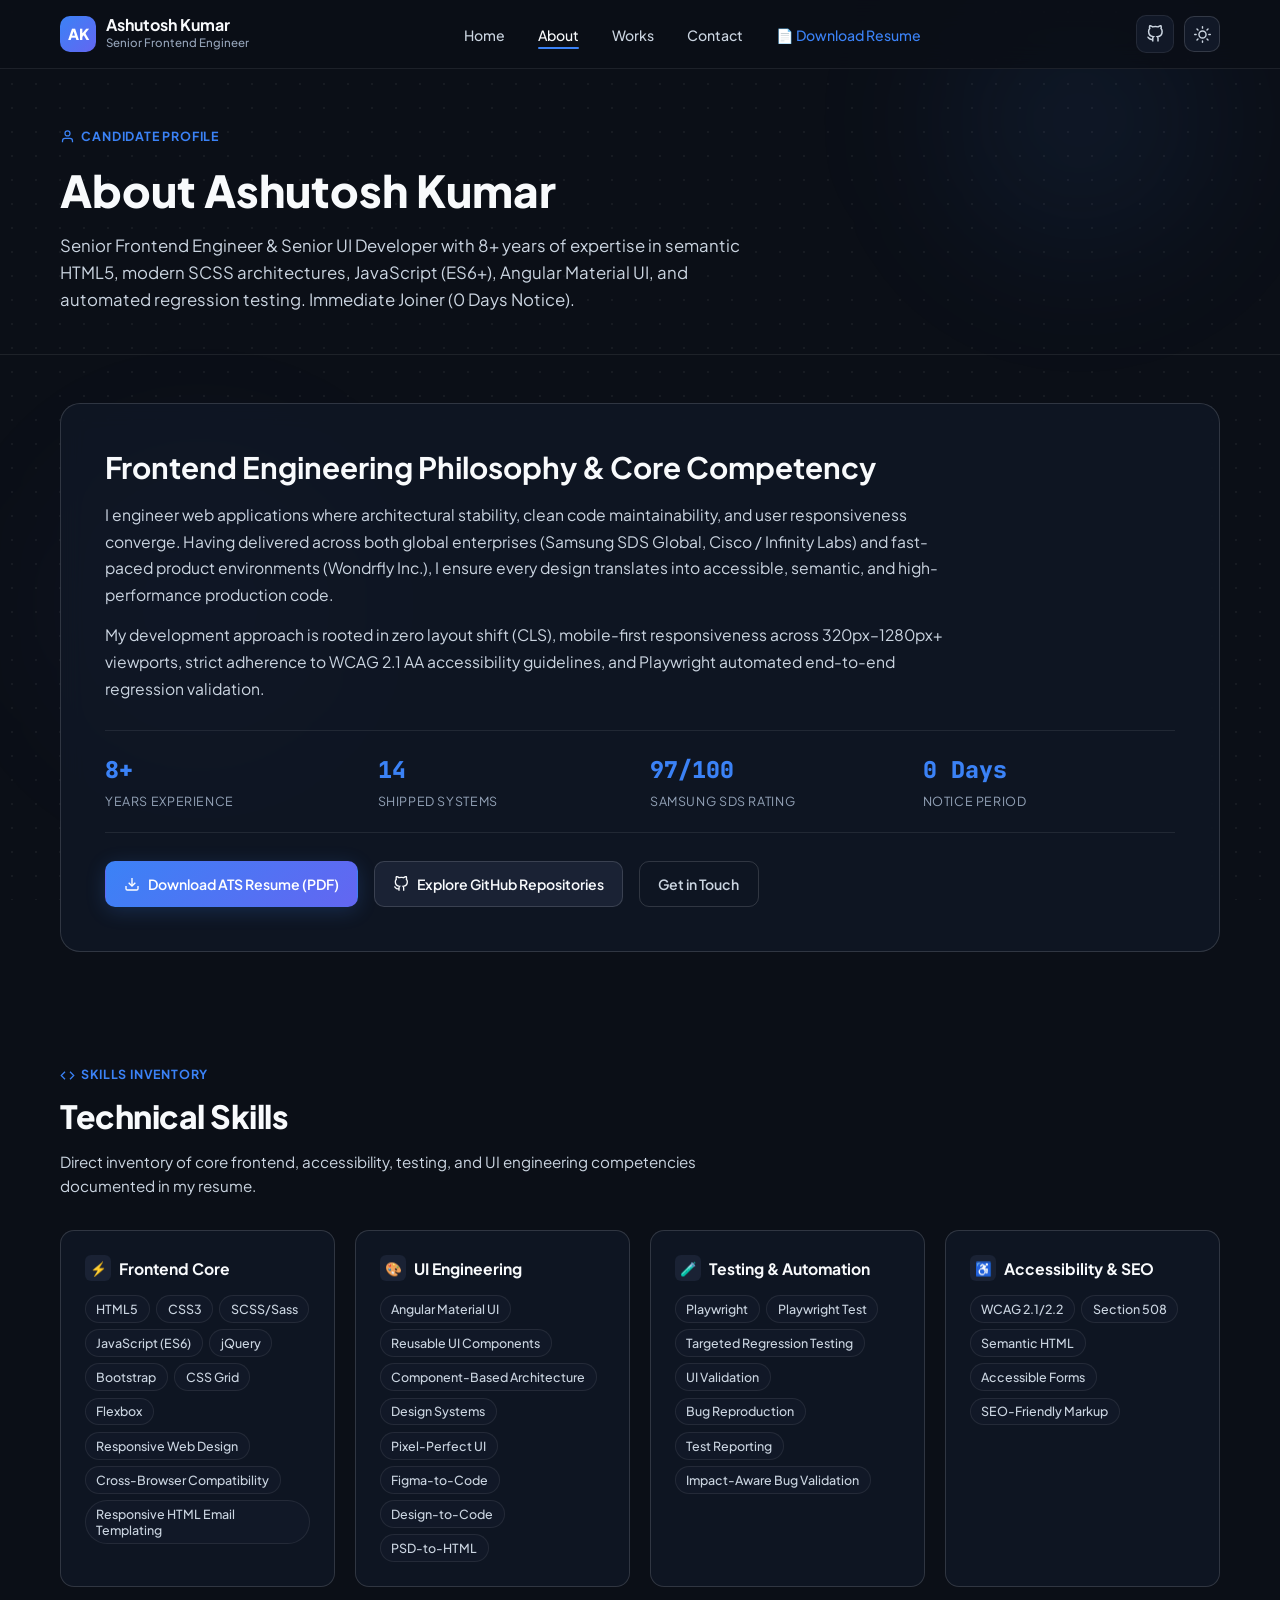
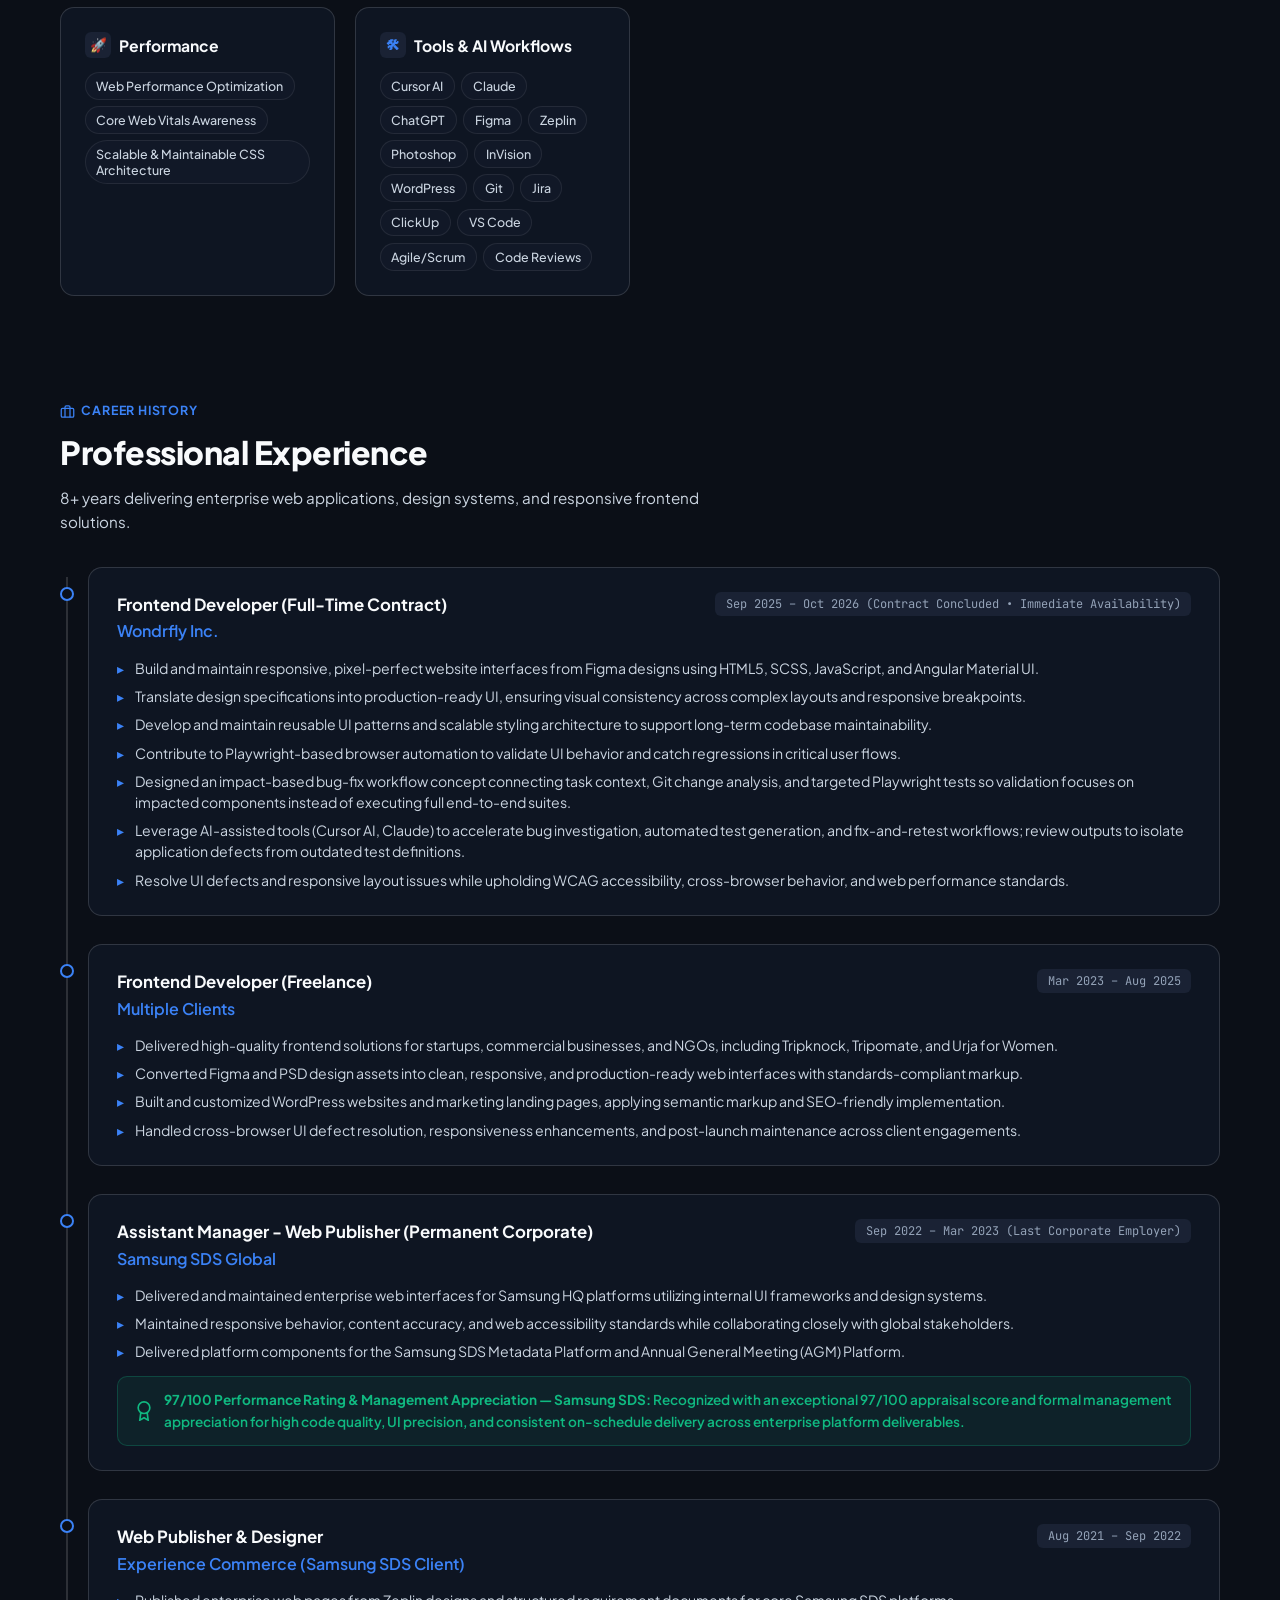
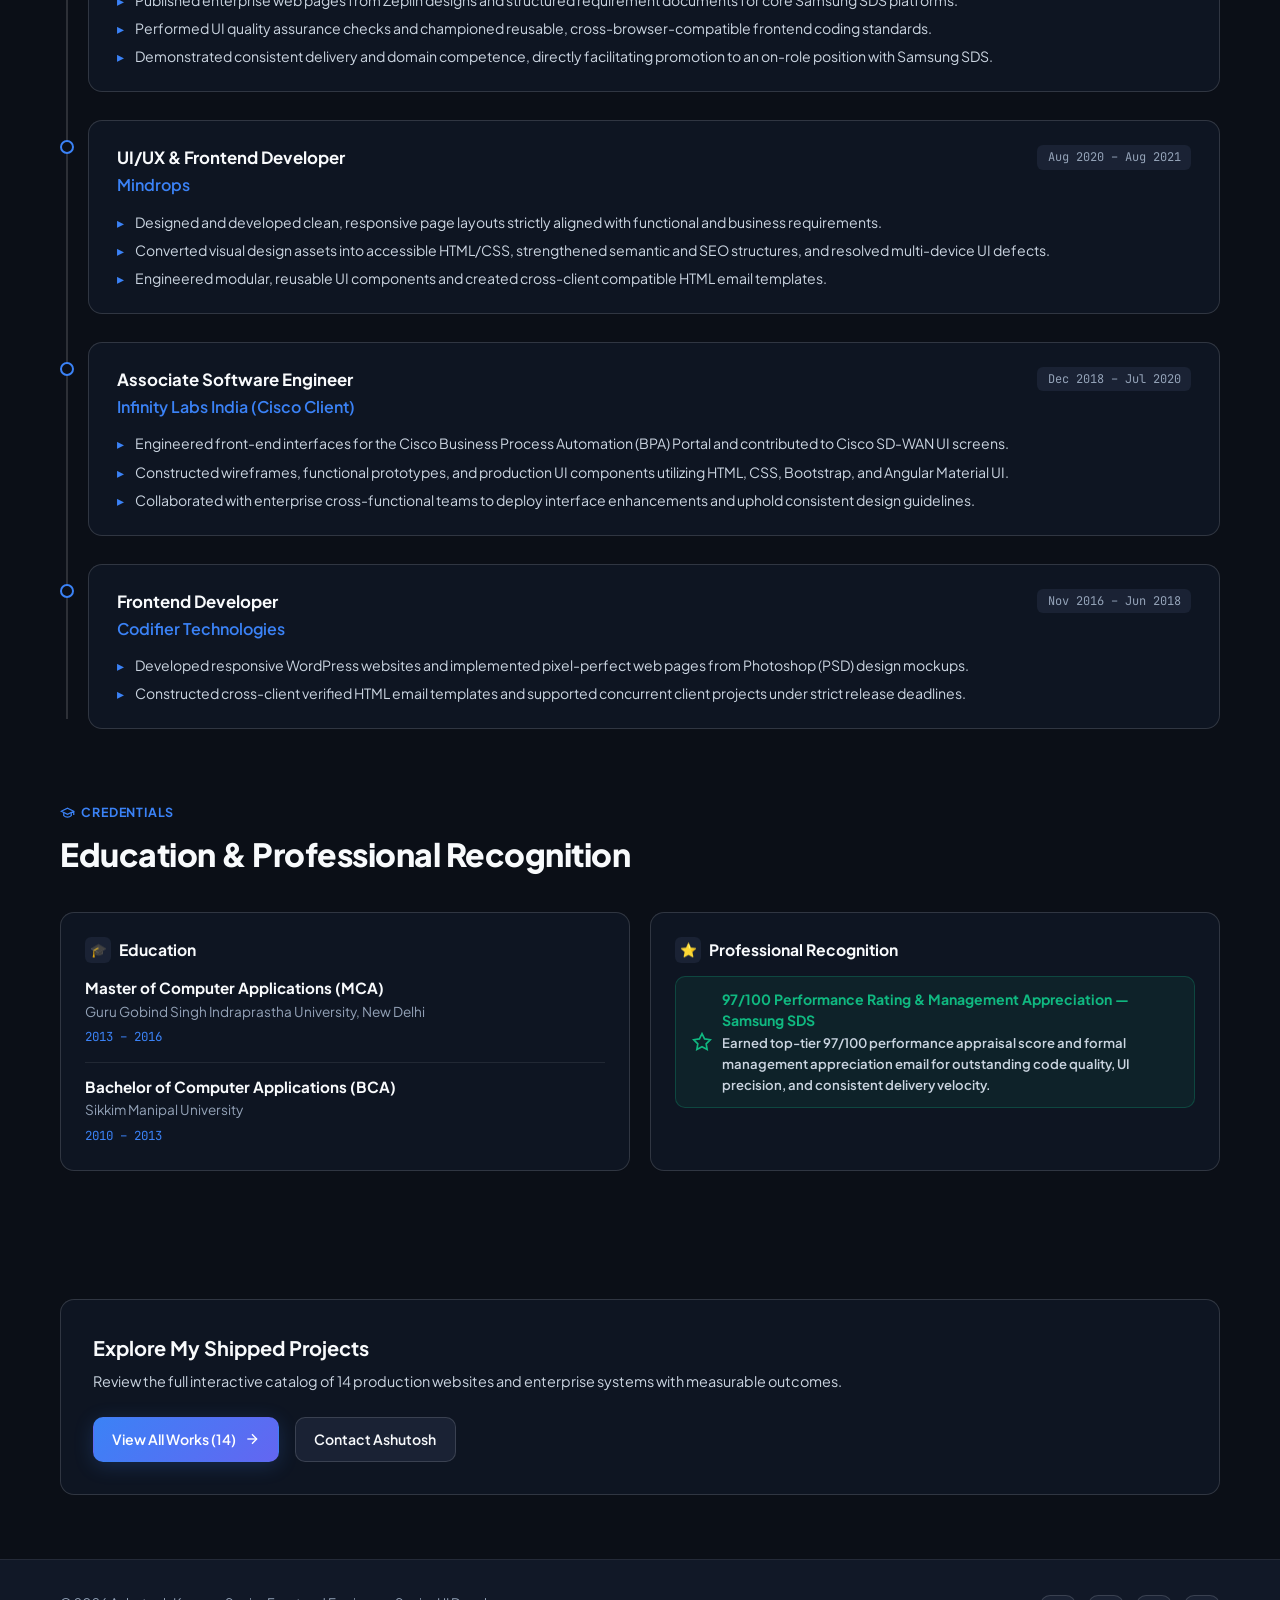
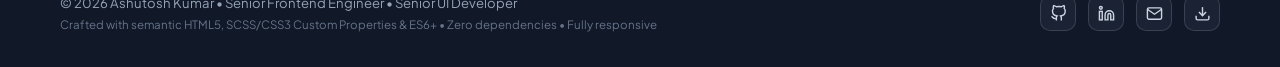
==== about.html @ 0270f945 "feat: restructure portfolio into multi-page architecture (Home, About, Works, Contact) with prominen" ====
<!DOCTYPE html>
<html lang="en" data-theme="dark">
<head>
  <meta charset="UTF-8">
  <meta name="viewport" content="width=device-width, initial-scale=1.0">
  <meta name="description" content="Learn about Ashutosh Kumar: 8+ years experience, technical skills matrix, complete career timeline (Samsung SDS, Wondrfly, Cisco/Infinity Labs), and education.">
  <meta name="keywords" content="Ashutosh Kumar, Senior Frontend Engineer, Senior UI Developer, HTML5, SCSS, JavaScript, Angular Material UI, Playwright, WCAG, Responsive Web Design, Web Publisher">
  <meta name="author" content="Ashutosh Kumar">
  <title>About Ashutosh Kumar | Senior Frontend Engineer & Senior UI Developer</title>

  <!-- OpenGraph Meta -->
  <meta property="og:type" content="website">
  <meta property="og:title" content="About Ashutosh Kumar | Senior Frontend Engineer & Senior UI Developer">
  <meta property="og:description" content="Learn about Ashutosh Kumar: 8+ years experience, technical skills matrix, complete career timeline (Samsung SDS, Wondrfly, Cisco/Infinity Labs), and education.">
  <meta property="og:image" content="assets/projects/wondrfly.png">
  <meta name="twitter:card" content="summary_large_image">

  <!-- Favicon -->
  <link rel="icon" href="data:image/svg+xml,<svg xmlns=%22http://www.w3.org/2000/svg%22 viewBox=%220 0 100 100%22><text y=%22.9em%22 font-size=%2290%22>⚡</text></svg>">

  <!-- Google Fonts: Plus Jakarta Sans & JetBrains Mono -->
  <link rel="preconnect" href="https://fonts.googleapis.com">
  <link rel="preconnect" href="https://fonts.gstatic.com" crossorigin>
  <link href="https://fonts.googleapis.com/css2?family=JetBrains+Mono:wght@400;500;600;700&family=Plus+Jakarta+Sans:wght@400;500;600;700;800&display=swap" rel="stylesheet">

  <!-- Stylesheet -->
  <link rel="stylesheet" href="css/style.css">
</head>
<body>

  <!-- Ambient Background Lighting -->
  <div class="ambient-glow" aria-hidden="true">
    <div class="ambient-circle-1"></div>
    <div class="ambient-circle-2"></div>
  </div>
  <div class="bg-mesh-pattern" aria-hidden="true"></div>

  <!-- Site Header & Sticky Navigation -->
  <header class="site-header" id="site-header">
    <div class="container">
      <nav class="nav-wrapper" aria-label="Main Navigation">
        <!-- Brand Link -->
        <a href="index.html" class="brand-link" aria-label="Ashutosh Kumar Home">
          <div class="monogram-badge">AK</div>
          <div class="brand-text">
            <span class="brand-name">Ashutosh Kumar</span>
            <span class="brand-role">Senior Frontend Engineer</span>
          </div>
        </a>

        <!-- Navigation Links -->
        <ul class="nav-links" id="nav-links">
          <li><a href="index.html" class="nav-link">Home</a></li>
          <li><a href="about.html" class="nav-link active">About</a></li>
          <li><a href="works.html" class="nav-link">Works</a></li>
          <li><a href="contact.html" class="nav-link">Contact</a></li>
          <li><a href="assets/Ashutosh_Kumar_Resume.pdf" class="nav-link" download="Ashutosh_Kumar_Resume.pdf" style="color: var(--accent-primary);">📄 Download Resume</a></li>
        </ul>

        <!-- Nav Action Buttons -->
        <div class="nav-actions">
          <a href="https://github.com/ashutosh872" target="_blank" rel="noopener noreferrer" class="nav-github-btn" aria-label="GitHub Profile (ashutosh872)" title="GitHub: ashutosh872">
            <svg viewBox="0 0 24 24" fill="none" stroke="currentColor" stroke-width="2">
              <path d="M9 19c-5 1.5-5-2.5-7-3m14 6v-3.87a3.37 3.37 0 0 0-.94-2.61c3.14-.35 6.44-1.54 6.44-7A5.44 5.44 0 0 0 20 4.77 5.07 5.07 0 0 0 19.91 1S18.73.65 16 2.48a13.38 13.38 0 0 0-7 0C6.27.65 5.09 1 5.09 1A5.07 5.07 0 0 0 5 4.77a5.44 5.44 0 0 0-1.5 3.78c0 5.42 3.3 6.61 6.44 7A3.37 3.37 0 0 0 9 18.13V22"></path>
            </svg>
          </a>

          <button class="theme-toggle-btn" id="theme-toggle-btn" aria-label="Toggle Theme (Dark/Light)">
            <svg id="sun-icon" viewBox="0 0 24 24" fill="none" stroke="currentColor" stroke-width="2" stroke-linecap="round" stroke-linejoin="round">
              <circle cx="12" cy="12" r="5"></circle>
              <line x1="12" y1="1" x2="12" y2="3"></line>
              <line x1="12" y1="21" x2="12" y2="23"></line>
              <line x1="4.22" y1="4.22" x2="5.64" y2="5.64"></line>
              <line x1="18.36" y1="18.36" x2="19.78" y2="19.78"></line>
              <line x1="1" y1="12" x2="3" y2="12"></line>
              <line x1="21" y1="12" x2="23" y2="12"></line>
              <line x1="4.22" y1="19.78" x2="5.64" y2="18.36"></line>
              <line x1="18.36" y1="5.64" x2="19.78" y2="4.22"></line>
            </svg>
            <svg id="moon-icon" viewBox="0 0 24 24" fill="none" stroke="currentColor" stroke-width="2" stroke-linecap="round" stroke-linejoin="round" style="display: none;">
              <path d="M21 12.79A9 9 0 1 1 11.21 3 7 7 0 0 0 21 12.79z"></path>
            </svg>
          </button>

          <button class="mobile-toggle-btn" id="mobile-toggle-btn" aria-label="Toggle Navigation Menu">
            <span></span>
            <span></span>
            <span></span>
          </button>
        </div>
      </nav>
    </div>
  </header>


  <main id="main-content">
    <!-- Page Hero -->
    <section class="page-hero">
      <div class="container">
        <div class="section-tag">
          <svg viewBox="0 0 24 24" width="15" height="15" fill="none" stroke="currentColor" stroke-width="2">
            <path d="M20 21v-2a4 4 0 0 0-4-4H8a4 4 0 0 0-4 4v2"></path>
            <circle cx="12" cy="7" r="4"></circle>
          </svg>
          <span>Candidate Profile</span>
        </div>
        <h1 class="page-hero-title">About Ashutosh Kumar</h1>
        <p class="page-hero-desc">
          Senior Frontend Engineer &amp; Senior UI Developer with 8+ years of expertise in semantic HTML5, modern SCSS architectures, JavaScript (ES6+), Angular Material UI, and automated regression testing. Immediate Joiner (0 Days Notice).
        </p>
      </div>
    </section>

    <!-- Professional Summary Card -->
    <section class="about-overview-section" style="padding-bottom: 2rem;">
      <div class="container">
        <div class="about-preview-card" style="margin-bottom: 2rem;">
          <h2 class="about-preview-title" style="margin-top: 0;">Frontend Engineering Philosophy &amp; Core Competency</h2>
          <p class="about-preview-text">
            I engineer web applications where architectural stability, clean code maintainability, and user responsiveness converge. Having delivered across both global enterprises (Samsung SDS Global, Cisco / Infinity Labs) and fast-paced product environments (Wondrfly Inc.), I ensure every design translates into accessible, semantic, and high-performance production code.
          </p>
          <p class="about-preview-text">
            My development approach is rooted in zero layout shift (CLS), mobile-first responsiveness across 320px–1280px+ viewports, strict adherence to WCAG 2.1 AA accessibility guidelines, and Playwright automated end-to-end regression validation.
          </p>

          <div class="about-preview-highlights">
            <div class="preview-stat-item">
              <span class="preview-stat-num">8+</span>
              <span class="preview-stat-lbl">Years Experience</span>
            </div>
            <div class="preview-stat-item">
              <span class="preview-stat-num">14</span>
              <span class="preview-stat-lbl">Shipped Systems</span>
            </div>
            <div class="preview-stat-item">
              <span class="preview-stat-num">97/100</span>
              <span class="preview-stat-lbl">Samsung SDS Rating</span>
            </div>
            <div class="preview-stat-item">
              <span class="preview-stat-num">0 Days</span>
              <span class="preview-stat-lbl">Notice Period</span>
            </div>
          </div>

          <div class="about-preview-actions">
            <a href="assets/Ashutosh_Kumar_Resume.pdf" class="btn btn-primary" download="Ashutosh_Kumar_Resume.pdf">
              <svg viewBox="0 0 24 24" fill="none" stroke="currentColor" stroke-width="2">
                <path d="M21 15v4a2 2 0 0 1-2 2H5a2 2 0 0 1-2-2v-4"></path>
                <polyline points="7 10 12 15 17 10"></polyline>
                <line x1="12" y1="15" x2="12" y2="3"></line>
              </svg>
              <span>Download ATS Resume (PDF)</span>
            </a>
            <a href="https://github.com/ashutosh872" target="_blank" rel="noopener noreferrer" class="btn btn-secondary">
              <svg viewBox="0 0 24 24" fill="none" stroke="currentColor" stroke-width="2">
                <path d="M9 19c-5 1.5-5-2.5-7-3m14 6v-3.87a3.37 3.37 0 0 0-.94-2.61c3.14-.35 6.44-1.54 6.44-7A5.44 5.44 0 0 0 20 4.77 5.07 5.07 0 0 0 19.91 1S18.73.65 16 2.48a13.38 13.38 0 0 0-7 0C6.27.65 5.09 1 5.09 1A5.07 5.07 0 0 0 5 4.77a5.44 5.44 0 0 0-1.5 3.78c0 5.42 3.3 6.61 6.44 7A3.37 3.37 0 0 0 9 18.13V22"></path>
              </svg>
              <span>Explore GitHub Repositories</span>
            </a>
            <a href="contact.html" class="btn btn-outline">
              <span>Get in Touch</span>
            </a>
          </div>
        </div>
      </div>
    </section>

    <!-- Technical Skills Matrix -->
    <section class="skills-section" id="skills">
      <div class="container">
        <div class="section-header">
          <div class="section-tag">
            <svg viewBox="0 0 24 24" width="15" height="15" fill="none" stroke="currentColor" stroke-width="2">
              <polyline points="16 18 22 12 16 6"></polyline>
              <polyline points="8 6 2 12 8 18"></polyline>
            </svg>
            <span>Skills Inventory</span>
          </div>
          <h2 class="section-title">Technical Skills</h2>
          <p class="section-desc">
            Direct inventory of core frontend, accessibility, testing, and UI engineering competencies documented in my resume.
          </p>
        </div>

        <div class="skills-bento-grid">
          
          <!-- Frontend Core -->
          <div class="skill-category-card">
            <div class="skill-cat-title">
              <div class="skill-cat-icon">⚡</div>
              <span>Frontend Core</span>
            </div>
            <div class="skill-tags-list">
              <span class="skill-pill">HTML5</span>
              <span class="skill-pill">CSS3</span>
              <span class="skill-pill">SCSS/Sass</span>
              <span class="skill-pill">JavaScript (ES6)</span>
              <span class="skill-pill">jQuery</span>
              <span class="skill-pill">Bootstrap</span>
              <span class="skill-pill">CSS Grid</span>
              <span class="skill-pill">Flexbox</span>
              <span class="skill-pill">Responsive Web Design</span>
              <span class="skill-pill">Cross-Browser Compatibility</span>
              <span class="skill-pill">Responsive HTML Email Templating</span>
            </div>
          </div>

          <!-- UI Engineering (No Design Tokens) -->
          <div class="skill-category-card">
            <div class="skill-cat-title">
              <div class="skill-cat-icon">🎨</div>
              <span>UI Engineering</span>
            </div>
            <div class="skill-tags-list">
              <span class="skill-pill">Angular Material UI</span>
              <span class="skill-pill">Reusable UI Components</span>
              <span class="skill-pill">Component-Based Architecture</span>
              <span class="skill-pill">Design Systems</span>
              <span class="skill-pill">Pixel-Perfect UI</span>
              <span class="skill-pill">Figma-to-Code</span>
              <span class="skill-pill">Design-to-Code</span>
              <span class="skill-pill">PSD-to-HTML</span>
            </div>
          </div>

          <!-- Testing & Automation -->
          <div class="skill-category-card">
            <div class="skill-cat-title">
              <div class="skill-cat-icon">🧪</div>
              <span>Testing &amp; Automation</span>
            </div>
            <div class="skill-tags-list">
              <span class="skill-pill">Playwright</span>
              <span class="skill-pill">Playwright Test</span>
              <span class="skill-pill">Targeted Regression Testing</span>
              <span class="skill-pill">UI Validation</span>
              <span class="skill-pill">Bug Reproduction</span>
              <span class="skill-pill">Test Reporting</span>
              <span class="skill-pill">Impact-Aware Bug Validation</span>
            </div>
          </div>

          <!-- Accessibility & SEO -->
          <div class="skill-category-card">
            <div class="skill-cat-title">
              <div class="skill-cat-icon">♿</div>
              <span>Accessibility &amp; SEO</span>
            </div>
            <div class="skill-tags-list">
              <span class="skill-pill">WCAG 2.1/2.2</span>
              <span class="skill-pill">Section 508</span>
              <span class="skill-pill">Semantic HTML</span>
              <span class="skill-pill">Accessible Forms</span>
              <span class="skill-pill">SEO-Friendly Markup</span>
            </div>
          </div>

          <!-- Performance -->
          <div class="skill-category-card">
            <div class="skill-cat-title">
              <div class="skill-cat-icon">🚀</div>
              <span>Performance</span>
            </div>
            <div class="skill-tags-list">
              <span class="skill-pill">Web Performance Optimization</span>
              <span class="skill-pill">Core Web Vitals Awareness</span>
              <span class="skill-pill">Scalable &amp; Maintainable CSS Architecture</span>
            </div>
          </div>

          <!-- Tools & AI Workflows -->
          <div class="skill-category-card">
            <div class="skill-cat-title">
              <div class="skill-cat-icon">🛠</div>
              <span>Tools &amp; AI Workflows</span>
            </div>
            <div class="skill-tags-list">
              <span class="skill-pill">Cursor AI</span>
              <span class="skill-pill">Claude</span>
              <span class="skill-pill">ChatGPT</span>
              <span class="skill-pill">Figma</span>
              <span class="skill-pill">Zeplin</span>
              <span class="skill-pill">Photoshop</span>
              <span class="skill-pill">InVision</span>
              <span class="skill-pill">WordPress</span>
              <span class="skill-pill">Git</span>
              <span class="skill-pill">Jira</span>
              <span class="skill-pill">ClickUp</span>
              <span class="skill-pill">VS Code</span>
              <span class="skill-pill">Agile/Scrum</span>
              <span class="skill-pill">Code Reviews</span>
            </div>
          </div>

        </div>
      </div>
    </section>

    <!-- Work Experience & Career Timeline -->
    <section class="experience-section" id="experience">
      <div class="container">
        <div class="section-header">
          <div class="section-tag">
            <svg viewBox="0 0 24 24" width="15" height="15" fill="none" stroke="currentColor" stroke-width="2">
              <rect x="2" y="7" width="20" height="14" rx="2" ry="2"></rect>
              <path d="M16 21V5a2 2 0 0 0-2-2h-4a2 2 0 0 0-2 2v16"></path>
            </svg>
            <span>Career History</span>
          </div>
          <h2 class="section-title">Professional Experience</h2>
          <p class="section-desc">
            8+ years delivering enterprise web applications, design systems, and responsive frontend solutions.
          </p>
        </div>

        <div class="timeline">

          <!-- WONDRFLY -->
          <div class="timeline-item">
            <div class="timeline-dot"></div>
            <div class="timeline-card">
              <div class="timeline-header">
                <div>
                  <h3 class="timeline-role">Frontend Developer (Full-Time Contract)</h3>
                  <span class="timeline-company">Wondrfly Inc.</span>
                </div>
                <span class="timeline-period">Sep 2025 – Oct 2026 (Contract Concluded &bull; Immediate Availability)</span>
              </div>
              <ul class="timeline-bullets">
                <li>Build and maintain responsive, pixel-perfect website interfaces from Figma designs using HTML5, SCSS, JavaScript, and Angular Material UI.</li>
                <li>Translate design specifications into production-ready UI, ensuring visual consistency across complex layouts and responsive breakpoints.</li>
                <li>Develop and maintain reusable UI patterns and scalable styling architecture to support long-term codebase maintainability.</li>
                <li>Contribute to Playwright-based browser automation to validate UI behavior and catch regressions in critical user flows.</li>
                <li>Designed an impact-based bug-fix workflow concept connecting task context, Git change analysis, and targeted Playwright tests so validation focuses on impacted components instead of executing full end-to-end suites.</li>
                <li>Leverage AI-assisted tools (Cursor AI, Claude) to accelerate bug investigation, automated test generation, and fix-and-retest workflows; review outputs to isolate application defects from outdated test definitions.</li>
                <li>Resolve UI defects and responsive layout issues while upholding WCAG accessibility, cross-browser behavior, and web performance standards.</li>
              </ul>
            </div>
          </div>

          <!-- FREELANCE -->
          <div class="timeline-item">
            <div class="timeline-dot"></div>
            <div class="timeline-card">
              <div class="timeline-header">
                <div>
                  <h3 class="timeline-role">Frontend Developer (Freelance)</h3>
                  <span class="timeline-company">Multiple Clients</span>
                </div>
                <span class="timeline-period">Mar 2023 – Aug 2025</span>
              </div>
              <ul class="timeline-bullets">
                <li>Delivered high-quality frontend solutions for startups, commercial businesses, and NGOs, including Tripknock, Tripomate, and Urja for Women.</li>
                <li>Converted Figma and PSD design assets into clean, responsive, and production-ready web interfaces with standards-compliant markup.</li>
                <li>Built and customized WordPress websites and marketing landing pages, applying semantic markup and SEO-friendly implementation.</li>
                <li>Handled cross-browser UI defect resolution, responsiveness enhancements, and post-launch maintenance across client engagements.</li>
              </ul>
            </div>
          </div>

          <!-- SAMSUNG SDS -->
          <div class="timeline-item">
            <div class="timeline-dot"></div>
            <div class="timeline-card">
              <div class="timeline-header">
                <div>
                  <h3 class="timeline-role">Assistant Manager - Web Publisher (Permanent Corporate)</h3>
                  <span class="timeline-company">Samsung SDS Global</span>
                </div>
                <span class="timeline-period">Sep 2022 – Mar 2023 (Last Corporate Employer)</span>
              </div>
              <ul class="timeline-bullets">
                <li>Delivered and maintained enterprise web interfaces for Samsung HQ platforms utilizing internal UI frameworks and design systems.</li>
                <li>Maintained responsive behavior, content accuracy, and web accessibility standards while collaborating closely with global stakeholders.</li>
                <li>Delivered platform components for the Samsung SDS Metadata Platform and Annual General Meeting (AGM) Platform.</li>
              </ul>
              <div class="honors-callout">
                <svg viewBox="0 0 24 24" fill="none" stroke="currentColor" stroke-width="2">
                  <circle cx="12" cy="8" r="7"></circle>
                  <polyline points="8.21 13.89 7 23 12 20 17 23 15.79 13.88"></polyline>
                </svg>
                <span><strong>97/100 Performance Rating &amp; Management Appreciation — Samsung SDS:</strong> Recognized with an exceptional 97/100 appraisal score and formal management appreciation for high code quality, UI precision, and consistent on-schedule delivery across enterprise platform deliverables.</span>
              </div>
            </div>
          </div>

          <!-- EXPERIENCE COMMERCE -->
          <div class="timeline-item">
            <div class="timeline-dot"></div>
            <div class="timeline-card">
              <div class="timeline-header">
                <div>
                  <h3 class="timeline-role">Web Publisher &amp; Designer</h3>
                  <span class="timeline-company">Experience Commerce (Samsung SDS Client)</span>
                </div>
                <span class="timeline-period">Aug 2021 – Sep 2022</span>
              </div>
              <ul class="timeline-bullets">
                <li>Published enterprise web pages from Zeplin designs and structured requirement documents for core Samsung SDS platforms.</li>
                <li>Performed UI quality assurance checks and championed reusable, cross-browser-compatible frontend coding standards.</li>
                <li>Demonstrated consistent delivery and domain competence, directly facilitating promotion to an on-role position with Samsung SDS.</li>
              </ul>
            </div>
          </div>

          <!-- MINDROPS -->
          <div class="timeline-item">
            <div class="timeline-dot"></div>
            <div class="timeline-card">
              <div class="timeline-header">
                <div>
                  <h3 class="timeline-role">UI/UX &amp; Frontend Developer</h3>
                  <span class="timeline-company">Mindrops</span>
                </div>
                <span class="timeline-period">Aug 2020 – Aug 2021</span>
              </div>
              <ul class="timeline-bullets">
                <li>Designed and developed clean, responsive page layouts strictly aligned with functional and business requirements.</li>
                <li>Converted visual design assets into accessible HTML/CSS, strengthened semantic and SEO structures, and resolved multi-device UI defects.</li>
                <li>Engineered modular, reusable UI components and created cross-client compatible HTML email templates.</li>
              </ul>
            </div>
          </div>

          <!-- INFINITY LABS (CISCO CLIENT) -->
          <div class="timeline-item">
            <div class="timeline-dot"></div>
            <div class="timeline-card">
              <div class="timeline-header">
                <div>
                  <h3 class="timeline-role">Associate Software Engineer</h3>
                  <span class="timeline-company">Infinity Labs India (Cisco Client)</span>
                </div>
                <span class="timeline-period">Dec 2018 – Jul 2020</span>
              </div>
              <ul class="timeline-bullets">
                <li>Engineered front-end interfaces for the Cisco Business Process Automation (BPA) Portal and contributed to Cisco SD-WAN UI screens.</li>
                <li>Constructed wireframes, functional prototypes, and production UI components utilizing HTML, CSS, Bootstrap, and Angular Material UI.</li>
                <li>Collaborated with enterprise cross-functional teams to deploy interface enhancements and uphold consistent design guidelines.</li>
              </ul>
            </div>
          </div>

          <!-- CODIFIER TECHNOLOGIES -->
          <div class="timeline-item">
            <div class="timeline-dot"></div>
            <div class="timeline-card">
              <div class="timeline-header">
                <div>
                  <h3 class="timeline-role">Frontend Developer</h3>
                  <span class="timeline-company">Codifier Technologies</span>
                </div>
                <span class="timeline-period">Nov 2016 – Jun 2018</span>
              </div>
              <ul class="timeline-bullets">
                <li>Developed responsive WordPress websites and implemented pixel-perfect web pages from Photoshop (PSD) design mockups.</li>
                <li>Constructed cross-client verified HTML email templates and supported concurrent client projects under strict release deadlines.</li>
              </ul>
            </div>
          </div>

        </div>
      </div>
    </section>

    <!-- Education & Honors -->
    <section class="skills-section" id="education" style="padding-top: 1rem;">
      <div class="container">
        <div class="section-header">
          <div class="section-tag">
            <svg viewBox="0 0 24 24" width="15" height="15" fill="none" stroke="currentColor" stroke-width="2">
              <path d="M22 10v6M2 10l10-5 10 5-10 5z"></path>
              <path d="M6 12v5c3 3 9 3 12 0v-5"></path>
            </svg>
            <span>Credentials</span>
          </div>
          <h2 class="section-title">Education &amp; Professional Recognition</h2>
        </div>

        <div class="skills-bento-grid education-bento-grid">
          <div class="skill-category-card">
            <div class="skill-cat-title">
              <div class="skill-cat-icon">🎓</div>
              <span>Education</span>
            </div>
            <div style="display: flex; flex-direction: column; gap: 0.85rem;">
              <div>
                <strong style="color: var(--text-primary); font-size: 0.95rem; display: block;">Master of Computer Applications (MCA)</strong>
                <span style="font-size: 0.85rem; color: var(--text-muted); display: block;">Guru Gobind Singh Indraprastha University, New Delhi</span>
                <span style="font-size: 0.78rem; font-family: var(--font-mono); color: var(--accent-primary);">2013 – 2016</span>
              </div>
              <div style="border-top: 1px solid var(--border-subtle); padding-top: 0.75rem;">
                <strong style="color: var(--text-primary); font-size: 0.95rem; display: block;">Bachelor of Computer Applications (BCA)</strong>
                <span style="font-size: 0.85rem; color: var(--text-muted); display: block;">Sikkim Manipal University</span>
                <span style="font-size: 0.78rem; font-family: var(--font-mono); color: var(--accent-primary);">2010 – 2013</span>
              </div>
            </div>
          </div>

          <div class="skill-category-card">
            <div class="skill-cat-title">
              <div class="skill-cat-icon">⭐</div>
              <span>Professional Recognition</span>
            </div>
            <div>
              <div class="honors-callout" style="margin-top: 0;">
                <svg viewBox="0 0 24 24" fill="none" stroke="currentColor" stroke-width="2">
                  <path d="M12 2l3.09 6.26L22 9.27l-5 4.87 1.18 6.88L12 17.77l-6.18 3.25L7 14.14 2 9.27l6.91-1.01L12 2z"></path>
                </svg>
                <div style="font-size: 0.88rem; line-height: 1.5;">
                  <strong>97/100 Performance Rating &amp; Management Appreciation — Samsung SDS</strong><br>
                  <span style="color: var(--text-secondary); font-size: 0.82rem;">Earned top-tier 97/100 performance appraisal score and formal management appreciation email for outstanding code quality, UI precision, and consistent delivery velocity.</span>
                </div>
              </div>
            </div>
          </div>
        </div>
      </div>
    </section>

    <!-- Navigation Banner to Works & Contact -->
    <section style="padding: 2rem 0 4rem 0;">
      <div class="container">
        <div class="view-all-banner">
          <div class="view-all-info">
            <h3>Explore My Shipped Projects</h3>
            <p>Review the full interactive catalog of 14 production websites and enterprise systems with measurable outcomes.</p>
          </div>
          <div style="display: flex; gap: 1rem; flex-wrap: wrap;">
            <a href="works.html" class="btn btn-primary">
              <span>View All Works (14)</span>
              <svg viewBox="0 0 24 24" fill="none" stroke="currentColor" stroke-width="2">
                <line x1="5" y1="12" x2="19" y2="12"></line>
                <polyline points="12 5 19 12 12 19"></polyline>
              </svg>
            </a>
            <a href="contact.html" class="btn btn-secondary">
              <span>Contact Ashutosh</span>
            </a>
          </div>
        </div>
      </div>
    </section>
  </main>

  <!-- Site Footer -->
  <footer class="site-footer">
    <div class="container">
      <div class="footer-content">
        <div class="footer-left">
          <span class="footer-copy">&copy; 2026 Ashutosh Kumar &bull; Senior Frontend Engineer &bull; Senior UI Developer</span>
          <span class="footer-compliance">Crafted with semantic HTML5, SCSS/CSS3 Custom Properties &amp; ES6+ &bull; Zero dependencies &bull; Fully responsive</span>
        </div>

        <div class="footer-social-links">
          <a href="https://github.com/ashutosh872" target="_blank" rel="noopener noreferrer" class="social-icon-link" aria-label="GitHub Profile (ashutosh872)" title="GitHub: ashutosh872">
            <svg viewBox="0 0 24 24" fill="none" stroke="currentColor" stroke-width="2">
              <path d="M9 19c-5 1.5-5-2.5-7-3m14 6v-3.87a3.37 3.37 0 0 0-.94-2.61c3.14-.35 6.44-1.54 6.44-7A5.44 5.44 0 0 0 20 4.77 5.07 5.07 0 0 0 19.91 1S18.73.65 16 2.48a13.38 13.38 0 0 0-7 0C6.27.65 5.09 1 5.09 1A5.07 5.07 0 0 0 5 4.77a5.44 5.44 0 0 0-1.5 3.78c0 5.42 3.3 6.61 6.44 7A3.37 3.37 0 0 0 9 18.13V22"></path>
            </svg>
          </a>
          <a href="https://linkedin.com/in/kumarashu872" target="_blank" rel="noopener noreferrer" class="social-icon-link" aria-label="LinkedIn Profile" title="LinkedIn Profile">
            <svg viewBox="0 0 24 24" fill="none" stroke="currentColor" stroke-width="2">
              <path d="M16 8a6 6 0 0 1 6 6v7h-4v-7a2 2 0 0 0-2-2 2 2 0 0 0-2 2v7h-4v-7a6 6 0 0 1 6-6z"></path>
              <rect x="2" y="9" width="4" height="12"></rect>
              <circle cx="4" cy="4" r="2"></circle>
            </svg>
          </a>
          <a href="mailto:kumar.ashu872@gmail.com" class="social-icon-link" aria-label="Email Ashutosh" title="Email: kumar.ashu872@gmail.com">
            <svg viewBox="0 0 24 24" fill="none" stroke="currentColor" stroke-width="2">
              <path d="M4 4h16c1.1 0 2 .9 2 2v12c0 1.1-.9 2-2 2H4c-1.1 0-2-.9-2-2V6c0-1.1.9-2 2-2z"></path>
              <polyline points="22,6 12,13 2,6"></polyline>
            </svg>
          </a>
          <a href="assets/Ashutosh_Kumar_Resume.pdf" download="Ashutosh_Kumar_Resume.pdf" class="social-icon-link" aria-label="Download ATS Resume PDF" title="Download Resume PDF">
            <svg viewBox="0 0 24 24" fill="none" stroke="currentColor" stroke-width="2">
              <path d="M21 15v4a2 2 0 0 1-2 2H5a2 2 0 0 1-2-2v-4"/>
              <polyline points="7 10 12 15 17 10"/>
              <line x1="12" y1="15" x2="12" y2="3"/>
            </svg>
          </a>
        </div>
      </div>
    </div>
  </footer>

  <!-- Scripts -->
  <script src="js/main.js"></script>
</body>
</html>
---- css/style.css ----
/* ==========================================================================
   ASHUTOSH KUMAR — SENIOR FRONTEND & UI ENGINEER PORTFOLIO
   Understated, Clean, Modern Enterprise Design System (2025/2026 Standards)
   ========================================================================== */

/* --- CSS Variables & Design Tokens --- */
:root {
  /* Understated Dark Mode (Clean Slate / Neutral Theme) */
  --bg-base: #0b0f17;
  --bg-surface: #111827;
  --bg-surface-elevated: #1a2234;
  --bg-card: rgba(17, 24, 39, 0.75);
  --bg-card-hover: rgba(26, 34, 52, 0.9);
  --bg-glass: rgba(11, 15, 23, 0.85);

  --border-subtle: rgba(255, 255, 255, 0.08);
  --border-medium: rgba(255, 255, 255, 0.14);
  --border-bright: rgba(255, 255, 255, 0.24);
  --border-accent: rgba(59, 130, 246, 0.4);

  --text-primary: #f8fafc;
  --text-secondary: #cbd5e1;
  --text-muted: #94a3b8;
  --text-subtle: #64748b;

  --accent-primary: #3b82f6;
  --accent-secondary: #6366f1;
  --accent-teal: #0d9488;
  --accent-emerald: #10b981;
  --accent-amber: #f59e0b;

  --gradient-accent: linear-gradient(135deg, #3b82f6 0%, #6366f1 100%);
  --gradient-surface: linear-gradient(180deg, rgba(255, 255, 255, 0.04) 0%, rgba(255, 255, 255, 0.01) 100%);
  --glow-accent: 0 4px 20px rgba(59, 130, 246, 0.2);

  --font-sans: 'Plus Jakarta Sans', -apple-system, BlinkMacSystemFont, 'Segoe UI', Roboto, Helvetica, Arial, sans-serif;
  --font-mono: 'JetBrains Mono', 'Fira Code', Menlo, Monaco, Consolas, monospace;

  --radius-sm: 6px;
  --radius-md: 10px;
  --radius-lg: 14px;
  --radius-xl: 20px;
  --radius-full: 9999px;

  --transition-fast: 150ms cubic-bezier(0.16, 1, 0.3, 1);
  --transition-base: 250ms cubic-bezier(0.16, 1, 0.3, 1);
  --transition-slow: 400ms cubic-bezier(0.16, 1, 0.3, 1);

  --container-max: 1200px;
}

/* Light Theme Variables */
[data-theme="light"] {
  --bg-base: #f8fafc;
  --bg-surface: #ffffff;
  --bg-surface-elevated: #f1f5f9;
  --bg-card: rgba(255, 255, 255, 0.9);
  --bg-card-hover: #ffffff;
  --bg-glass: rgba(255, 255, 255, 0.88);

  --border-subtle: rgba(0, 0, 0, 0.08);
  --border-medium: rgba(0, 0, 0, 0.14);
  --border-bright: rgba(0, 0, 0, 0.22);
  --border-accent: rgba(37, 99, 235, 0.35);

  --text-primary: #0f172a;
  --text-secondary: #334155;
  --text-muted: #64748b;
  --text-subtle: #94a3b8;

  --accent-primary: #2563eb;
  --accent-secondary: #4f46e5;
  --glow-accent: 0 4px 16px rgba(37, 99, 235, 0.15);
}

/* --- Base & Reset with Overflow Safeguards --- */
*, *::before, *::after {
  box-sizing: border-box;
  margin: 0;
  padding: 0;
  min-width: 0; /* Prevents flex and grid items from expanding beyond parent */
}

html {
  scroll-behavior: smooth;
  font-size: 16px;
  -webkit-text-size-adjust: 100%;
  overflow-x: hidden;
  max-width: 100%;
}

body {
  font-family: var(--font-sans);
  background-color: var(--bg-base);
  color: var(--text-primary);
  line-height: 1.6;
  min-height: 100vh;
  position: relative;
  overflow-x: hidden;
  max-width: 100%;
  transition: background-color var(--transition-base), color var(--transition-base);
  word-break: normal;
  overflow-wrap: break-word;
  hyphens: none;
}

h1, h2, h3, h4, h5, h6, p, span, a, button, li {
  overflow-wrap: break-word;
  word-wrap: break-word;
  word-break: normal;
  hyphens: none;
}

/* Accessible focus styling */
:focus-visible {
  outline: 2px solid var(--accent-primary);
  outline-offset: 3px;
  border-radius: var(--radius-sm);
}

/* Ambient Radial Glows (Background) */
.ambient-glow {
  position: fixed;
  inset: 0;
  width: 100%;
  height: 100%;
  pointer-events: none;
  z-index: 0;
  overflow: hidden;
  contain: paint;
  clip-path: inset(0);
}

.ambient-circle-1 {
  position: absolute;
  top: -80px;
  right: 0;
  width: 400px;
  max-width: 90vw;
  height: 400px;
  background: radial-gradient(circle, rgba(59, 130, 246, 0.1) 0%, rgba(59, 130, 246, 0) 70%);
  filter: blur(60px);
}

.ambient-circle-2 {
  position: absolute;
  top: 45%;
  left: 0;
  width: 400px;
  max-width: 90vw;
  height: 400px;
  background: radial-gradient(circle, rgba(99, 102, 241, 0.08) 0%, rgba(99, 102, 241, 0) 70%);
  filter: blur(70px);
}

/* Subtle dot mesh pattern */
.bg-mesh-pattern {
  position: fixed;
  inset: 0;
  background-image: radial-gradient(rgba(255, 255, 255, 0.05) 1px, transparent 1px);
  background-size: 24px 24px;
  pointer-events: none;
  z-index: 0;
}

[data-theme="light"] .bg-mesh-pattern {
  background-image: radial-gradient(rgba(0, 0, 0, 0.04) 1px, transparent 1px);
}

/* Layout container */
.container {
  max-width: var(--container-max);
  margin-left: auto;
  margin-right: auto;
  padding-left: 1.25rem;
  padding-right: 1.25rem;
  position: relative;
  z-index: 1;
  width: 100%;
}

/* ==========================================================================
   Header & Navigation
   ========================================================================== */
.site-header {
  position: sticky;
  top: 0;
  z-index: 100;
  background-color: var(--bg-glass);
  backdrop-filter: blur(14px);
  -webkit-backdrop-filter: blur(14px);
  border-bottom: 1px solid var(--border-subtle);
  transition: all var(--transition-base);
}

.site-header.scrolled {
  border-bottom-color: var(--border-medium);
  box-shadow: 0 4px 16px rgba(0, 0, 0, 0.15);
}

.nav-wrapper {
  display: flex;
  align-items: center;
  justify-content: space-between;
  height: 68px;
  gap: 1rem;
}

/* Brand Monogram */
.brand-link {
  display: flex;
  align-items: center;
  gap: 0.65rem;
  text-decoration: none;
  color: var(--text-primary);
  flex-shrink: 0;
}

.monogram-badge {
  width: 36px;
  height: 36px;
  border-radius: var(--radius-md);
  background: var(--gradient-accent);
  display: flex;
  align-items: center;
  justify-content: center;
  font-weight: 800;
  font-size: 0.95rem;
  color: #ffffff;
  letter-spacing: -0.5px;
}

.brand-text {
  display: flex;
  flex-direction: column;
}

.brand-name {
  font-weight: 700;
  font-size: 1rem;
  line-height: 1.2;
}

.brand-role {
  font-size: 0.72rem;
  color: var(--text-muted);
  font-weight: 500;
}

/* Nav links desktop */
.nav-links {
  display: flex;
  align-items: center;
  gap: 1.25rem;
  list-style: none;
}

.nav-link {
  text-decoration: none;
  color: var(--text-secondary);
  font-size: 0.88rem;
  font-weight: 500;
  transition: color var(--transition-fast);
  padding: 0.35rem 0.4rem;
  position: relative;
  white-space: nowrap;
}

.nav-link:hover,
.nav-link.active {
  color: var(--text-primary);
}

.nav-link.active::after {
  content: '';
  position: absolute;
  bottom: 0;
  left: 0.4rem;
  right: 0.4rem;
  height: 2px;
  background: var(--accent-primary);
  border-radius: var(--radius-full);
}

/* Nav action buttons */
.nav-actions {
  display: flex;
  align-items: center;
  gap: 0.65rem;
  flex-shrink: 0;
}

.theme-toggle-btn {
  background: var(--bg-surface);
  border: 1px solid var(--border-medium);
  color: var(--text-secondary);
  width: 36px;
  height: 36px;
  border-radius: var(--radius-md);
  cursor: pointer;
  display: flex;
  align-items: center;
  justify-content: center;
  transition: all var(--transition-fast);
}

.theme-toggle-btn:hover {
  color: var(--text-primary);
  border-color: var(--border-bright);
}

.theme-toggle-btn svg {
  width: 17px;
  height: 17px;
}

/* Mobile Hamburger */
.mobile-toggle-btn {
  display: none;
  background: var(--bg-surface);
  border: 1px solid var(--border-medium);
  color: var(--text-primary);
  width: 38px;
  height: 38px;
  border-radius: var(--radius-md);
  cursor: pointer;
  align-items: center;
  justify-content: center;
}

.mobile-toggle-btn svg {
  width: 20px;
  height: 20px;
}

/* ==========================================================================
   Hero Section & Bento Grid (Understated & Structured)
   ========================================================================== */
.hero-section {
  padding-top: 2.75rem;
  padding-bottom: 2.5rem;
}

.hero-bento-grid {
  display: grid;
  grid-template-columns: 1.55fr 1fr;
  gap: 1.25rem;
}

/* Main Hero Bento Card */
.hero-main-card {
  background-color: var(--bg-card);
  backdrop-filter: blur(12px);
  border: 1px solid var(--border-medium);
  border-radius: var(--radius-lg);
  padding: 2.25rem 2rem;
  position: relative;
  overflow: hidden;
  display: flex;
  flex-direction: column;
  justify-content: space-between;
}

.hero-main-card::before {
  content: '';
  position: absolute;
  top: 0;
  left: 0;
  right: 0;
  height: 2px;
  background: var(--gradient-accent);
}

/* Availability Status Pill */
.status-pill {
  display: inline-flex;
  align-items: center;
  gap: 0.5rem;
  padding: 0.35rem 0.75rem;
  border-radius: var(--radius-md);
  background-color: rgba(16, 185, 129, 0.12);
  border: 1px solid rgba(16, 185, 129, 0.3);
  font-size: 0.78rem;
  font-weight: 600;
  color: var(--accent-emerald);
  max-width: 100%;
  margin-bottom: 1.25rem;
  white-space: normal;
  word-break: normal;
  overflow-wrap: break-word;
  line-height: 1.35;
}

.status-dot-pulse {
  width: 7px;
  height: 7px;
  border-radius: 50%;
  background-color: var(--accent-emerald);
  flex-shrink: 0;
  animation: pulse-ring 2s cubic-bezier(0.4, 0, 0.6, 1) infinite;
}

@keyframes pulse-ring {
  0%, 100% { opacity: 1; transform: scale(1); }
  50% { opacity: 0.5; transform: scale(1.2); }
}

/* Hero Typography */
.hero-subtitle {
  font-size: 0.8rem;
  font-weight: 700;
  letter-spacing: 1px;
  text-transform: uppercase;
  color: var(--accent-primary);
  margin-bottom: 0.4rem;
}

.hero-title {
  font-size: clamp(1.85rem, 3.2vw, 2.75rem);
  font-weight: 800;
  line-height: 1.2;
  letter-spacing: -0.6px;
  margin-bottom: 1rem;
  color: var(--text-primary);
}

.hero-title .text-gradient {
  background: var(--gradient-accent);
  -webkit-background-clip: text;
  -webkit-text-fill-color: transparent;
  display: inline-block;
}

.hero-bio {
  font-size: 0.98rem;
  color: var(--text-secondary);
  line-height: 1.6;
  margin-bottom: 1.75rem;
}

/* Hero CTA Row */
.hero-cta-group {
  display: flex;
  flex-wrap: wrap;
  align-items: center;
  gap: 0.75rem;
}

/* Buttons */
.btn {
  display: inline-flex;
  align-items: center;
  justify-content: center;
  gap: 0.45rem;
  padding: 0.65rem 1.15rem;
  border-radius: var(--radius-md);
  font-size: 0.88rem;
  font-weight: 600;
  text-decoration: none;
  cursor: pointer;
  transition: all var(--transition-fast);
  border: 1px solid transparent;
  white-space: nowrap;
}

.btn svg {
  width: 16px;
  height: 16px;
  flex-shrink: 0;
}

.btn-primary {
  background: var(--gradient-accent);
  color: #ffffff;
  box-shadow: var(--glow-accent);
}

.btn-primary:hover {
  transform: translateY(-1px);
  filter: brightness(1.1);
}

.btn-secondary {
  background-color: var(--bg-surface-elevated);
  border-color: var(--border-medium);
  color: var(--text-primary);
}

.btn-secondary:hover {
  background-color: var(--bg-card-hover);
  border-color: var(--border-bright);
}

.btn-outline {
  background-color: transparent;
  border-color: var(--border-medium);
  color: var(--text-secondary);
}

.btn-outline:hover {
  color: var(--text-primary);
  border-color: var(--border-bright);
}

/* Side Bento Stack */
.hero-side-stack {
  display: flex;
  flex-direction: column;
  gap: 1.25rem;
}

/* Metric Bento Tile */
.bento-metrics-tile {
  background-color: var(--bg-card);
  backdrop-filter: blur(12px);
  border: 1px solid var(--border-medium);
  border-radius: var(--radius-lg);
  padding: 1.5rem;
  display: grid;
  grid-template-columns: 1fr 1fr;
  gap: 1.15rem;
}

.metric-item {
  display: flex;
  flex-direction: column;
  gap: 0.2rem;
}

.metric-value {
  font-size: 1.75rem;
  font-weight: 800;
  line-height: 1.1;
  color: var(--text-primary);
}

.metric-value.highlight-blue {
  color: var(--accent-primary);
}

.metric-value.highlight-emerald {
  color: var(--accent-emerald);
}

.metric-value.highlight-amber {
  color: var(--accent-amber);
}

.metric-label {
  font-size: 0.78rem;
  color: var(--text-muted);
  font-weight: 500;
  line-height: 1.3;
}

/* Location Card */
.bento-location-card {
  background-color: var(--bg-card);
  backdrop-filter: blur(12px);
  border: 1px solid var(--border-medium);
  border-radius: var(--radius-lg);
  padding: 1.25rem 1.5rem;
  display: flex;
  align-items: center;
  justify-content: space-between;
  gap: 1rem;
}

.location-info {
  display: flex;
  flex-direction: column;
}

.location-title {
  font-size: 0.72rem;
  font-weight: 600;
  text-transform: uppercase;
  color: var(--text-muted);
}

.location-place {
  font-size: 0.95rem;
  font-weight: 700;
  color: var(--text-primary);
}

.clock-display {
  display: flex;
  flex-direction: column;
  align-items: flex-end;
}

.clock-time {
  font-family: var(--font-mono);
  font-size: 1.15rem;
  font-weight: 700;
  color: var(--accent-primary);
}

.clock-tz {
  font-size: 0.72rem;
  color: var(--text-muted);
}

/* Resume Pill Card */
.bento-resume-pill {
  background-color: var(--bg-card);
  backdrop-filter: blur(12px);
  border: 1px solid var(--border-medium);
  border-radius: var(--radius-lg);
  padding: 1.15rem 1.4rem;
  display: flex;
  align-items: center;
  justify-content: space-between;
  gap: 1rem;
}

.resume-pill-text {
  font-size: 0.82rem;
  color: var(--text-secondary);
}

.resume-pill-text strong {
  color: var(--text-primary);
  display: block;
  font-size: 0.88rem;
}

/* ==========================================================================
   Section Title Primitives
   ========================================================================== */
.section-header {
  margin-bottom: 2rem;
  position: relative;
}

.section-tag {
  display: inline-flex;
  align-items: center;
  gap: 0.4rem;
  font-size: 0.78rem;
  font-weight: 700;
  letter-spacing: 0.8px;
  text-transform: uppercase;
  color: var(--accent-primary);
  margin-bottom: 0.35rem;
}

.section-title {
  font-size: clamp(1.6rem, 2.5vw, 2.1rem);
  font-weight: 800;
  letter-spacing: -0.5px;
  color: var(--text-primary);
  margin-bottom: 0.5rem;
}

.section-desc {
  font-size: 0.95rem;
  color: var(--text-secondary);
  max-width: 650px;
}

/* ==========================================================================
   Projects Showcase (Selected Works from Resume)
   ========================================================================== */
.projects-section {
  padding-top: 3rem;
  padding-bottom: 3.5rem;
}

/* Toolbar */
.projects-toolbar {
  display: flex;
  flex-wrap: wrap;
  align-items: center;
  justify-content: space-between;
  gap: 1rem;
  margin-bottom: 1.75rem;
  padding-bottom: 1rem;
  border-bottom: 1px solid var(--border-subtle);
}

.filter-tabs {
  display: flex;
  flex-wrap: wrap;
  gap: 0.45rem;
}

.tab-btn {
  background: var(--bg-surface);
  border: 1px solid var(--border-medium);
  color: var(--text-secondary);
  padding: 0.45rem 0.95rem;
  border-radius: var(--radius-full);
  font-size: 0.82rem;
  font-weight: 600;
  cursor: pointer;
  transition: all var(--transition-fast);
  display: flex;
  align-items: center;
  gap: 0.4rem;
  white-space: nowrap;
}

.tab-btn:hover {
  color: var(--text-primary);
  border-color: var(--border-bright);
}

.tab-btn.active {
  background: var(--text-primary);
  color: var(--bg-base);
  border-color: var(--text-primary);
}

.tab-badge {
  font-size: 0.72rem;
  padding: 0.1rem 0.45rem;
  border-radius: var(--radius-full);
  background: rgba(255, 255, 255, 0.15);
  font-weight: 700;
}

.tab-btn.active .tab-badge {
  background: var(--bg-base);
  color: var(--text-primary);
}

.search-box-wrapper {
  position: relative;
  min-width: 240px;
  flex-grow: 1;
  max-width: 320px;
}

.search-input {
  width: 100%;
  padding: 0.55rem 0.95rem 0.55rem 2.25rem;
  background-color: var(--bg-surface);
  border: 1px solid var(--border-medium);
  border-radius: var(--radius-full);
  font-size: 0.82rem;
  color: var(--text-primary);
  font-family: inherit;
  transition: all var(--transition-fast);
}

.search-input:focus {
  border-color: var(--accent-primary);
  outline: none;
}

.search-icon {
  position: absolute;
  left: 0.8rem;
  top: 50%;
  transform: translateY(-50%);
  width: 14px;
  height: 14px;
  color: var(--text-muted);
  pointer-events: none;
}

/* Projects Grid */
.projects-grid {
  display: grid;
  grid-template-columns: repeat(auto-fill, minmax(330px, 1fr));
  gap: 1.5rem;
}

/* Project Card */
.project-card {
  background-color: var(--bg-card);
  backdrop-filter: blur(10px);
  border: 1px solid var(--border-medium);
  border-radius: var(--radius-lg);
  overflow: hidden;
  display: flex;
  flex-direction: column;
  transition: transform var(--transition-base), border-color var(--transition-base);
  position: relative;
}

.project-card:hover {
  transform: translateY(-3px);
  border-color: var(--border-bright);
}

/* Card Visual Mockup Frame (Real Website Screens & Enterprise Mockups) */
.card-media-wrapper {
  position: relative;
  aspect-ratio: 16 / 10;
  width: 100%;
  overflow: hidden;
  background-color: #0b0f19;
  border-bottom: 1px solid var(--border-subtle);
}

.card-media-img {
  width: 100%;
  height: 100%;
  object-fit: cover;
  object-position: top center;
  transition: transform var(--transition-slow);
  display: block;
}

.project-card:hover .card-media-img {
  transform: scale(1.025);
}

/* Category Badge over media */
.card-media-badge {
  position: absolute;
  top: 0.75rem;
  right: 0.75rem;
  padding: 0.25rem 0.65rem;
  border-radius: var(--radius-full);
  font-size: 0.72rem;
  font-weight: 700;
  backdrop-filter: blur(8px);
  letter-spacing: 0.2px;
}

.badge-online {
  background-color: rgba(16, 185, 129, 0.9);
  color: #ffffff;
}

.badge-enterprise {
  background-color: rgba(59, 130, 246, 0.9);
  color: #ffffff;
}

/* Project Card Content */
.card-content {
  padding: 1.25rem;
  display: flex;
  flex-direction: column;
  flex-grow: 1;
  gap: 0.85rem;
}

.card-header-row {
  display: flex;
  flex-wrap: wrap;
  align-items: center;
  justify-content: space-between;
  gap: 0.4rem;
}

.project-title {
  font-size: 1.1rem;
  font-weight: 700;
  color: var(--text-primary);
  line-height: 1.3;
  word-break: break-word;
}

.project-domain-tag {
  font-family: var(--font-mono);
  font-size: 0.7rem;
  color: var(--accent-primary);
  font-weight: 600;
  padding: 0.15rem 0.45rem;
  border-radius: var(--radius-sm);
  background-color: rgba(59, 130, 246, 0.1);
  white-space: nowrap;
}

/* 2-Line Description with Strict Overflow Safeguards */
.project-two-lines {
  display: flex;
  flex-direction: column;
  gap: 0.35rem;
  flex-grow: 1;
}

.desc-line {
  font-size: 0.85rem;
  color: var(--text-secondary);
  line-height: 1.45;
  display: block;
  word-break: break-word;
}

.desc-bullet {
  color: var(--accent-primary);
  font-weight: bold;
  margin-right: 0.35rem;
}

/* Tech Stack Badges */
.card-tech-stack {
  display: flex;
  flex-wrap: wrap;
  gap: 0.35rem;
}

.tech-badge {
  font-size: 0.7rem;
  font-weight: 600;
  padding: 0.2rem 0.5rem;
  border-radius: var(--radius-sm);
  background-color: var(--bg-surface-elevated);
  border: 1px solid var(--border-subtle);
  color: var(--text-muted);
  white-space: nowrap;
}

/* Project Card Footer: Live Link & Case Study Details */
.card-action-footer {
  display: flex;
  flex-wrap: wrap;
  align-items: center;
  justify-content: space-between;
  gap: 0.5rem;
  padding-top: 0.85rem;
  border-top: 1px solid var(--border-subtle);
}

.btn-live-link {
  display: inline-flex;
  align-items: center;
  gap: 0.35rem;
  font-size: 0.82rem;
  font-weight: 700;
  color: #ffffff;
  background: var(--gradient-accent);
  padding: 0.48rem 0.85rem;
  border-radius: var(--radius-md);
  text-decoration: none;
  transition: all var(--transition-fast);
  white-space: nowrap;
}

.btn-live-link:hover {
  filter: brightness(1.1);
}

.btn-live-link svg {
  width: 13px;
  height: 13px;
}

.btn-view-details {
  display: inline-flex;
  align-items: center;
  gap: 0.35rem;
  font-size: 0.82rem;
  font-weight: 600;
  color: var(--text-secondary);
  background-color: transparent;
  border: 1px solid var(--border-medium);
  padding: 0.48rem 0.8rem;
  border-radius: var(--radius-md);
  cursor: pointer;
  transition: all var(--transition-fast);
  white-space: nowrap;
}

.btn-view-details:hover {
  color: var(--text-primary);
  border-color: var(--border-bright);
}

.btn-enterprise-specs {
  display: inline-flex;
  align-items: center;
  gap: 0.35rem;
  font-size: 0.82rem;
  font-weight: 700;
  color: #ffffff;
  background-color: var(--accent-primary);
  padding: 0.48rem 0.85rem;
  border-radius: var(--radius-md);
  border: none;
  cursor: pointer;
  transition: all var(--transition-fast);
  white-space: nowrap;
}

.btn-enterprise-specs:hover {
  filter: brightness(1.1);
}

/* ==========================================================================
   Experience Timeline (Directly from Resume)
   ========================================================================== */
.experience-section {
  padding-top: 3rem;
  padding-bottom: 3.5rem;
}

.timeline {
  position: relative;
  display: flex;
  flex-direction: column;
  gap: 1.75rem;
  padding-left: 1.75rem;
}

.timeline::before {
  content: '';
  position: absolute;
  top: 10px;
  bottom: 10px;
  left: 6px;
  width: 2px;
  background: var(--border-medium);
}

.timeline-item {
  position: relative;
}

.timeline-dot {
  position: absolute;
  left: -1.75rem;
  top: 1.25rem;
  width: 14px;
  height: 14px;
  border-radius: 50%;
  background-color: var(--bg-base);
  border: 2px solid var(--accent-primary);
}

.timeline-card {
  background-color: var(--bg-card);
  backdrop-filter: blur(10px);
  border: 1px solid var(--border-medium);
  border-radius: var(--radius-lg);
  padding: 1.5rem 1.75rem;
  transition: border-color var(--transition-fast);
}

.timeline-card:hover {
  border-color: var(--border-bright);
}

.timeline-header {
  display: flex;
  flex-wrap: wrap;
  align-items: flex-start;
  justify-content: space-between;
  gap: 0.6rem;
  margin-bottom: 0.5rem;
}

.timeline-role {
  font-size: 1.05rem;
  font-weight: 700;
  color: var(--text-primary);
  word-break: normal;
  overflow-wrap: break-word;
}

.timeline-company {
  color: var(--accent-primary);
  font-weight: 600;
  display: inline-block;
  word-break: normal;
  overflow-wrap: break-word;
}

.timeline-period {
  font-family: var(--font-mono);
  font-size: 0.75rem;
  color: var(--text-muted);
  background-color: var(--bg-surface-elevated);
  padding: 0.25rem 0.65rem;
  border-radius: var(--radius-sm);
  white-space: normal;
  word-break: normal;
  overflow-wrap: break-word;
  max-width: 100%;
  line-height: 1.35;
  display: inline-block;
}

.timeline-bullets {
  list-style: none;
  display: flex;
  flex-direction: column;
  gap: 0.45rem;
  margin-top: 0.85rem;
}

.timeline-bullets li {
  font-size: 0.88rem;
  color: var(--text-secondary);
  line-height: 1.5;
  position: relative;
  padding-left: 1.15rem;
  word-break: break-word;
}

.timeline-bullets li::before {
  content: '▸';
  position: absolute;
  left: 0;
  color: var(--accent-primary);
}

.honors-callout {
  margin-top: 0.85rem;
  padding: 0.75rem 1rem;
  border-radius: var(--radius-md);
  background: rgba(16, 185, 129, 0.08);
  border: 1px solid rgba(16, 185, 129, 0.25);
  display: flex;
  align-items: center;
  gap: 0.65rem;
  color: var(--accent-emerald);
  font-size: 0.85rem;
  font-weight: 600;
}

.honors-callout svg {
  width: 20px;
  height: 20px;
  flex-shrink: 0;
}

/* ==========================================================================
   Technical Skills Matrix (Exact Categories from Resume)
   ========================================================================== */
.skills-section {
  padding-top: 3rem;
  padding-bottom: 3.5rem;
}

.skills-bento-grid {
  display: grid;
  grid-template-columns: repeat(auto-fit, minmax(260px, 1fr));
  gap: 1.25rem;
}

.skill-category-card {
  background-color: var(--bg-card);
  backdrop-filter: blur(10px);
  border: 1px solid var(--border-medium);
  border-radius: var(--radius-lg);
  padding: 1.5rem;
  display: flex;
  flex-direction: column;
  gap: 0.85rem;
}

.skill-cat-title {
  display: flex;
  align-items: center;
  gap: 0.5rem;
  font-size: 0.98rem;
  font-weight: 700;
  color: var(--text-primary);
}

.skill-cat-icon {
  width: 26px;
  height: 26px;
  border-radius: var(--radius-sm);
  background: var(--bg-surface-elevated);
  display: flex;
  align-items: center;
  justify-content: center;
  color: var(--accent-primary);
  font-size: 0.85rem;
}

.skill-tags-list {
  display: flex;
  flex-wrap: wrap;
  gap: 0.4rem;
}

.skill-pill {
  font-size: 0.78rem;
  font-weight: 500;
  padding: 0.3rem 0.65rem;
  border-radius: var(--radius-full);
  background-color: var(--bg-surface);
  border: 1px solid var(--border-subtle);
  color: var(--text-secondary);
  white-space: normal;
  word-break: normal;
  overflow-wrap: break-word;
  max-width: 100%;
  display: inline-block;
  line-height: 1.3;
}

.education-bento-grid {
  grid-template-columns: repeat(2, 1fr) !important;
}

@media (max-width: 768px) {
  .education-bento-grid {
    grid-template-columns: 1fr !important;
  }
}

.skill-pill:hover {
  border-color: var(--accent-primary);
  color: var(--text-primary);
}

/* ==========================================================================
   Contact & Conversion Section
   ========================================================================== */
.contact-section {
  padding-top: 3.5rem;
  padding-bottom: 4.5rem;
}

.contact-card {
  background: var(--bg-card);
  backdrop-filter: blur(12px);
  border: 1px solid var(--border-medium);
  border-radius: var(--radius-lg);
  padding: 3rem 2rem;
  position: relative;
  overflow: hidden;
  text-align: center;
}

.contact-card::before {
  content: '';
  position: absolute;
  top: 0;
  left: 0;
  right: 0;
  height: 2px;
  background: var(--gradient-accent);
}

.contact-title {
  font-size: clamp(1.8rem, 3vw, 2.3rem);
  font-weight: 800;
  letter-spacing: -0.4px;
  margin-bottom: 0.75rem;
}

.contact-desc {
  font-size: 1rem;
  color: var(--text-secondary);
  max-width: 580px;
  margin: 0 auto 2rem;
}

.contact-actions-row {
  display: flex;
  flex-wrap: wrap;
  justify-content: center;
  gap: 0.85rem;
}

/* ==========================================================================
   Footer
   ========================================================================== */
.site-footer {
  border-top: 1px solid var(--border-subtle);
  padding-top: 2rem;
  padding-bottom: 2rem;
  background-color: var(--bg-surface);
}

.footer-content {
  display: flex;
  flex-wrap: wrap;
  align-items: center;
  justify-content: space-between;
  gap: 1.25rem;
}

.footer-left {
  display: flex;
  flex-direction: column;
  gap: 0.2rem;
}

.footer-copy {
  font-size: 0.82rem;
  color: var(--text-muted);
}

.footer-compliance {
  font-size: 0.72rem;
  color: var(--text-subtle);
}

.footer-social-links {
  display: flex;
  align-items: center;
  gap: 0.75rem;
}

.social-icon-link {
  width: 36px;
  height: 36px;
  border-radius: var(--radius-md);
  background-color: var(--bg-surface-elevated);
  border: 1px solid var(--border-medium);
  color: var(--text-secondary);
  display: flex;
  align-items: center;
  justify-content: center;
  text-decoration: none;
  transition: all var(--transition-fast);
}

.social-icon-link:hover {
  color: var(--text-primary);
  border-color: var(--border-bright);
}

.social-icon-link svg {
  width: 17px;
  height: 17px;
}

/* ==========================================================================
   Case Study Modal
   ========================================================================== */
.modal-overlay {
  position: fixed;
  inset: 0;
  background-color: rgba(0, 0, 0, 0.75);
  backdrop-filter: blur(8px);
  -webkit-backdrop-filter: blur(8px);
  z-index: 1000;
  display: flex;
  align-items: center;
  justify-content: center;
  padding: 1rem;
  opacity: 0;
  pointer-events: none;
  transition: opacity var(--transition-base);
}

.modal-overlay.active {
  opacity: 1;
  pointer-events: auto;
}

.modal-dialog {
  background-color: var(--bg-surface);
  border: 1px solid var(--border-medium);
  border-radius: var(--radius-lg);
  max-width: 780px;
  width: 100%;
  max-height: 90vh;
  overflow-y: auto;
  box-shadow: 0 20px 50px rgba(0, 0, 0, 0.4);
  transform: translateY(15px);
  transition: transform var(--transition-base);
  position: relative;
}

.modal-overlay.active .modal-dialog {
  transform: translateY(0);
}

.modal-close-btn {
  position: absolute;
  top: 1rem;
  right: 1rem;
  width: 32px;
  height: 32px;
  border-radius: 50%;
  background-color: rgba(0, 0, 0, 0.5);
  border: 1px solid var(--border-medium);
  color: #ffffff;
  display: flex;
  align-items: center;
  justify-content: center;
  cursor: pointer;
  z-index: 10;
  transition: all var(--transition-fast);
}

.modal-close-btn:hover {
  background-color: rgba(255, 255, 255, 0.2);
}

.modal-media-wrap {
  width: 100%;
  aspect-ratio: 16 / 10;
  background-color: #0b0f19;
  border-bottom: 1px solid var(--border-medium);
}

.modal-media-wrap img {
  width: 100%;
  height: 100%;
  object-fit: cover;
  object-position: top center;
  display: block;
}

.modal-body {
  padding: 1.75rem;
  display: flex;
  flex-direction: column;
  gap: 1.25rem;
}

.modal-title-row {
  display: flex;
  flex-wrap: wrap;
  align-items: center;
  justify-content: space-between;
  gap: 0.5rem;
}

.modal-title {
  font-size: 1.35rem;
  font-weight: 800;
  word-break: break-word;
}

.modal-meta-tag {
  font-family: var(--font-mono);
  font-size: 0.75rem;
  padding: 0.2rem 0.55rem;
  border-radius: var(--radius-sm);
  background-color: rgba(59, 130, 246, 0.12);
  color: var(--accent-primary);
  font-weight: 600;
  white-space: nowrap;
}

.modal-two-lines-highlight {
  padding: 0.85rem 1rem;
  border-radius: var(--radius-md);
  background-color: var(--bg-surface-elevated);
  border-left: 3px solid var(--accent-primary);
  display: flex;
  flex-direction: column;
  gap: 0.35rem;
}

.modal-section-title {
  font-size: 0.85rem;
  font-weight: 700;
  text-transform: uppercase;
  color: var(--text-muted);
  margin-bottom: 0.35rem;
}

.modal-details-text {
  font-size: 0.9rem;
  color: var(--text-secondary);
  line-height: 1.55;
  word-break: break-word;
}

.modal-footer-actions {
  margin-top: 0.75rem;
  padding-top: 1rem;
  border-top: 1px solid var(--border-subtle);
  display: flex;
  justify-content: space-between;
  align-items: center;
  flex-wrap: wrap;
  gap: 0.75rem;
}

@media (max-width: 480px) {
  .modal-footer-actions {
    flex-direction: column-reverse;
    align-items: stretch;
  }
  .modal-footer-actions .btn {
    width: 100%;
    justify-content: center;
  }
}

/* ==========================================================================
   Toast Notification Component
   ========================================================================== */
.toast-container {
  position: fixed;
  bottom: 1.5rem;
  right: 1.5rem;
  z-index: 1100;
  display: flex;
  flex-direction: column;
  gap: 0.5rem;
  pointer-events: none;
}

.toast {
  background-color: var(--bg-surface-elevated);
  border: 1px solid var(--border-bright);
  color: var(--text-primary);
  padding: 0.75rem 1.2rem;
  border-radius: var(--radius-md);
  font-size: 0.85rem;
  font-weight: 600;
  box-shadow: 0 8px 20px rgba(0, 0, 0, 0.3);
  display: flex;
  align-items: center;
  gap: 0.5rem;
  opacity: 0;
  transform: translateY(10px);
  transition: all var(--transition-base);
  pointer-events: auto;
}

.toast.show {
  opacity: 1;
  transform: translateY(0);
}

.toast-success {
  border-color: var(--accent-emerald);
}

/* ==========================================================================
   Responsive Breakpoints with Strict Anti-Overflow
   ========================================================================== */
@media (max-width: 1100px) {
  .hero-bento-grid {
    grid-template-columns: 1fr;
  }

  /* Smooth mobile navbar collapse at 1100px */
  .btn-resume-nav {
    display: none !important;
  }

  .brand-role {
    display: none;
  }

  .brand-name {
    font-size: 0.95rem;
  }

  .nav-wrapper {
    height: 60px;
    gap: 0.5rem;
  }

  .nav-links {
    display: none;
    position: absolute;
    top: 60px;
    left: 0;
    right: 0;
    background-color: var(--bg-surface);
    border-bottom: 1px solid var(--border-medium);
    flex-direction: column;
    padding: 1.25rem 1rem;
    gap: 0.65rem;
    box-shadow: 0 10px 25px rgba(0, 0, 0, 0.4);
    z-index: 99;
  }

  .nav-links.open {
    display: flex;
  }

  .mobile-toggle-btn {
    display: flex;
  }
}

@media (max-width: 768px) {
  .hero-main-card {
    padding: 1.5rem 1rem;
  }

  .hero-cta-group {
    flex-direction: column;
    align-items: stretch;
  }

  .hero-cta-group .btn {
    width: 100%;
    justify-content: center;
  }

  .bento-metrics-tile {
    grid-template-columns: 1fr;
    gap: 0.85rem;
  }

  .projects-grid {
    grid-template-columns: 1fr;
  }

  .card-action-footer {
    flex-direction: column;
    align-items: stretch;
  }

  .card-action-footer .btn-live-link,
  .card-action-footer .btn-enterprise-specs,
  .card-action-footer .btn-view-details {
    width: 100%;
    justify-content: center;
    text-align: center;
  }

  .search-box-wrapper {
    max-width: 100%;
    min-width: 100%;
    width: 100%;
  }

  .timeline {
    padding-left: 1.25rem;
  }

  .timeline-dot {
    left: -1.25rem;
  }

  .timeline-header {
    flex-direction: column;
    align-items: flex-start;
    gap: 0.35rem;
  }

  .contact-card {
    padding: 2rem 1rem;
  }

  .contact-actions-row {
    flex-direction: column;
    align-items: stretch;
  }

  .contact-actions-row .btn {
    width: 100%;
    justify-content: center;
  }

  .footer-content {
    flex-direction: column;
    align-items: flex-start;
    gap: 1rem;
  }
}

@media (max-width: 480px) {
  .btn {
    padding: 0.65rem 1rem;
    font-size: 0.85rem;
  }

  .contact-card {
    padding: 1.75rem 0.85rem;
  }

  .skill-category-card {
    padding: 1.15rem 0.85rem;
  }

  .bento-metrics-tile {
    grid-template-columns: 1fr;
  }

  .bento-location-card,
  .bento-resume-pill {
    flex-direction: column;
    align-items: flex-start;
  }

  .clock-display {
    align-items: flex-start;
  }
}

/* ==========================================================================
   Multi-Page Layout & Navigation Enhancements
   ========================================================================== */
.page-hero {
  padding-top: 3.5rem;
  padding-bottom: 2.5rem;
  border-bottom: 1px solid var(--border-subtle);
  margin-bottom: 3rem;
}

.page-hero-title {
  font-size: clamp(2rem, 4vw, 2.75rem);
  font-weight: 800;
  line-height: 1.2;
  margin-top: 0.75rem;
  margin-bottom: 1rem;
}

.page-hero-desc {
  font-size: 1.05rem;
  color: var(--text-secondary);
  max-width: 720px;
  line-height: 1.6;
}

/* Nav GitHub Icon Link */
.nav-github-btn {
  display: flex;
  align-items: center;
  justify-content: center;
  width: 38px;
  height: 38px;
  border-radius: var(--radius-md);
  border: 1px solid var(--border-subtle);
  background-color: var(--bg-surface);
  color: var(--text-secondary);
  transition: all var(--transition-fast);
}

.nav-github-btn:hover {
  color: var(--text-primary);
  border-color: var(--accent-primary);
  background-color: var(--bg-surface-elevated);
}

.nav-github-btn svg {
  width: 18px;
  height: 18px;
}

/* Featured Works CTA Banner on Home */
.view-all-banner {
  margin-top: 2.5rem;
  padding: 2rem;
  background: var(--bg-card);
  backdrop-filter: blur(12px);
  border: 1px solid var(--border-medium);
  border-radius: var(--radius-lg);
  display: flex;
  justify-content: space-between;
  align-items: center;
  flex-wrap: wrap;
  gap: 1.5rem;
}

.view-all-info h3 {
  font-size: 1.25rem;
  font-weight: 700;
  color: var(--text-primary);
  margin-bottom: 0.35rem;
}

.view-all-info p {
  font-size: 0.9rem;
  color: var(--text-secondary);
}

/* About Preview Section on Home */
.about-preview-section {
  padding: 4rem 0 2rem 0;
}

.about-preview-card {
  background: var(--bg-card);
  backdrop-filter: blur(12px);
  border: 1px solid var(--border-medium);
  border-radius: var(--radius-xl);
  padding: 2.75rem;
  position: relative;
  overflow: hidden;
}

.about-preview-card::before {
  content: '';
  position: absolute;
  top: 0;
  left: 0;
  width: 5px;
  height: 100%;
  background: linear-gradient(180deg, var(--accent-primary), var(--accent-cyan));
}

.about-preview-title {
  font-size: clamp(1.4rem, 2.5vw, 1.85rem);
  font-weight: 700;
  color: var(--text-primary);
  margin-top: 0.85rem;
  margin-bottom: 1rem;
  line-height: 1.3;
}

.about-preview-text {
  font-size: 0.98rem;
  color: var(--text-secondary);
  line-height: 1.7;
  max-width: 860px;
  margin-bottom: 0.85rem;
}

.about-preview-highlights {
  display: grid;
  grid-template-columns: repeat(auto-fit, minmax(130px, 1fr));
  gap: 1.25rem;
  margin: 1.75rem 0;
  padding: 1.25rem 0;
  border-top: 1px solid var(--border-subtle);
  border-bottom: 1px solid var(--border-subtle);
}

.preview-stat-item {
  display: flex;
  flex-direction: column;
}

.preview-stat-num {
  font-family: var(--font-mono);
  font-size: 1.45rem;
  font-weight: 800;
  color: var(--accent-primary);
}

.preview-stat-lbl {
  font-size: 0.78rem;
  color: var(--text-muted);
  text-transform: uppercase;
  letter-spacing: 0.05em;
  margin-top: 0.25rem;
}

.about-preview-actions {
  display: flex;
  align-items: center;
  flex-wrap: wrap;
  gap: 1rem;
  margin-top: 1.5rem;
}

@media (max-width: 768px) {
  .about-preview-card {
    padding: 1.75rem 1rem;
  }
  .about-preview-actions {
    flex-direction: column;
    align-items: stretch;
  }
  .about-preview-actions .btn {
    width: 100%;
    justify-content: center;
  }
}

/* Contact Bento Grid on contact.html */
.contact-bento-grid {
  display: grid;
  grid-template-columns: repeat(auto-fit, minmax(280px, 1fr));
  gap: 1.25rem;
  margin-bottom: 2.5rem;
}

.contact-channel-card {
  background: var(--bg-card);
  backdrop-filter: blur(10px);
  border: 1px solid var(--border-medium);
  border-radius: var(--radius-lg);
  padding: 1.75rem;
  display: flex;
  flex-direction: column;
  justify-content: space-between;
  gap: 1.25rem;
  transition: transform var(--transition-fast), border-color var(--transition-fast);
}

.contact-channel-card:hover {
  transform: translateY(-2px);
  border-color: var(--border-bright);
}

.channel-icon-wrap {
  width: 44px;
  height: 44px;
  border-radius: var(--radius-md);
  background: var(--bg-surface-elevated);
  border: 1px solid var(--border-subtle);
  display: flex;
  align-items: center;
  justify-content: center;
  color: var(--accent-primary);
  margin-bottom: 0.75rem;
}

.channel-icon-wrap svg {
  width: 22px;
  height: 22px;
}

.channel-label {
  font-size: 0.8rem;
  font-weight: 600;
  text-transform: uppercase;
  letter-spacing: 0.05em;
  color: var(--text-muted);
  margin-bottom: 0.25rem;
}

.channel-value {
  font-size: 1.05rem;
  font-weight: 700;
  color: var(--text-primary);
  word-break: break-all;
}

.channel-note {
  font-size: 0.82rem;
  color: var(--text-secondary);
  line-height: 1.45;
  margin-top: 0.35rem;
}

@media (max-width: 768px) {
  .page-hero {
    padding-top: 2rem;
    padding-bottom: 1.75rem;
    margin-bottom: 2rem;
  }
  .view-all-banner {
    flex-direction: column;
    align-items: stretch;
    text-align: center;
  }
  .view-all-banner .btn {
    width: 100%;
    justify-content: center;
  }
}

/* ==========================================================================
   Executive Print Styling (@media print)
   Allows recruiters to save a flawless 2-page candidate summary via Ctrl+P
   ========================================================================== */
@media print {
  @page {
    margin: 1.2cm;
    size: A4 portrait;
  }

  *, *::before, *::after {
    background: transparent !important;
    color: #0f172a !important;
    box-shadow: none !important;
    text-shadow: none !important;
  }

  body {
    background-color: #ffffff !important;
    font-size: 10pt;
    line-height: 1.45;
  }

  /* Hide interactive/ambient elements */
  .site-header,
  .ambient-glow,
  .bg-mesh-pattern,
  .hero-cta-group,
  .projects-toolbar,
  .modal-overlay,
  .toast-container,
  .card-action-footer,
  .footer-social-links,
  .status-dot-pulse,
  .clock-display {
    display: none !important;
  }

  .container {
    max-width: 100% !important;
    padding: 0 !important;
  }

  .hero-section {
    padding: 0 0 1rem 0 !important;
    border-bottom: 2px solid #0f172a;
    margin-bottom: 1.5rem;
  }

  .hero-bento-grid {
    display: block !important;
  }

  .hero-main-card {
    border: none !important;
    padding: 0 !important;
    background: transparent !important;
  }

  .hero-title {
    font-size: 18pt !important;
    margin-bottom: 0.3rem !important;
    color: #0f172a !important;
  }

  .hero-subtitle {
    font-size: 10pt !important;
    color: #334155 !important;
    font-weight: 700 !important;
  }

  .hero-bio {
    font-size: 9.5pt !important;
    color: #334155 !important;
    margin-bottom: 0.75rem !important;
  }

  .bento-metrics-tile {
    display: flex !important;
    flex-wrap: wrap;
    gap: 1.5rem;
    padding: 0.6rem 0 !important;
    border: 1px solid #cbd5e1 !important;
    border-radius: 4px;
    margin-bottom: 1rem;
  }

  .metric-value {
    font-size: 13pt !important;
    color: #0f172a !important;
  }

  .metric-label {
    font-size: 8pt !important;
    color: #475569 !important;
  }

  /* Projects Print Grid */
  .projects-section {
    padding: 0.5rem 0 !important;
  }

  .projects-grid {
    display: grid !important;
    grid-template-columns: 1fr 1fr !important;
    gap: 0.75rem !important;
  }

  .project-card {
    border: 1px solid #cbd5e1 !important;
    page-break-inside: avoid;
    break-inside: avoid;
    border-radius: 4px !important;
  }

  .card-media-wrapper {
    display: none !important; /* Hide heavy images in print for ink efficiency */
  }

  .card-content {
    padding: 0.75rem !important;
    gap: 0.4rem !important;
  }

  .project-title {
    font-size: 10pt !important;
    color: #0f172a !important;
  }

  .desc-line {
    font-size: 8pt !important;
    line-height: 1.35 !important;
    color: #334155 !important;
  }

  .tech-badge {
    border: 1px solid #e2e8f0 !important;
    font-size: 7pt !important;
    padding: 0.1rem 0.35rem !important;
  }

  /* Experience Timeline Print */
  .experience-section {
    padding: 0.5rem 0 !important;
  }

  .timeline {
    padding-left: 0 !important;
    gap: 0.85rem !important;
  }

  .timeline::before,
  .timeline-dot {
    display: none !important;
  }

  .timeline-card {
    border: 1px solid #e2e8f0 !important;
    border-radius: 4px !important;
    padding: 0.65rem !important;
    page-break-inside: avoid;
    break-inside: avoid;
  }

  .timeline-role {
    font-size: 10pt !important;
  }

  .timeline-period {
    font-size: 8pt !important;
    background: transparent !important;
    border: 1px solid #cbd5e1 !important;
  }

  .timeline-bullets li {
    font-size: 8.5pt !important;
    line-height: 1.35 !important;
  }

  .honors-callout {
    border: 1px solid #10b981 !important;
    padding: 0.4rem 0.6rem !important;
    font-size: 8pt !important;
  }

  /* Skills Matrix Print */
  .skills-section {
    padding: 0.5rem 0 !important;
  }

  .skills-bento-grid {
    grid-template-columns: 1fr 1fr 1fr !important;
    gap: 0.6rem !important;
  }

  .skill-category-card {
    border: 1px solid #e2e8f0 !important;
    padding: 0.6rem !important;
    page-break-inside: avoid;
    break-inside: avoid;
  }

  .skill-pill {
    border: 1px solid #e2e8f0 !important;
    font-size: 7pt !important;
    padding: 0.1rem 0.35rem !important;
  }

  /* Contact & Footer */
  .contact-section {
    padding: 0.5rem 0 !important;
    page-break-inside: avoid;
  }

  .contact-card {
    border: 1px solid #cbd5e1 !important;
    padding: 1rem !important;
  }

  .site-footer {
    border-top: 1px solid #cbd5e1 !important;
    padding: 0.5rem 0 !important;
  }
}
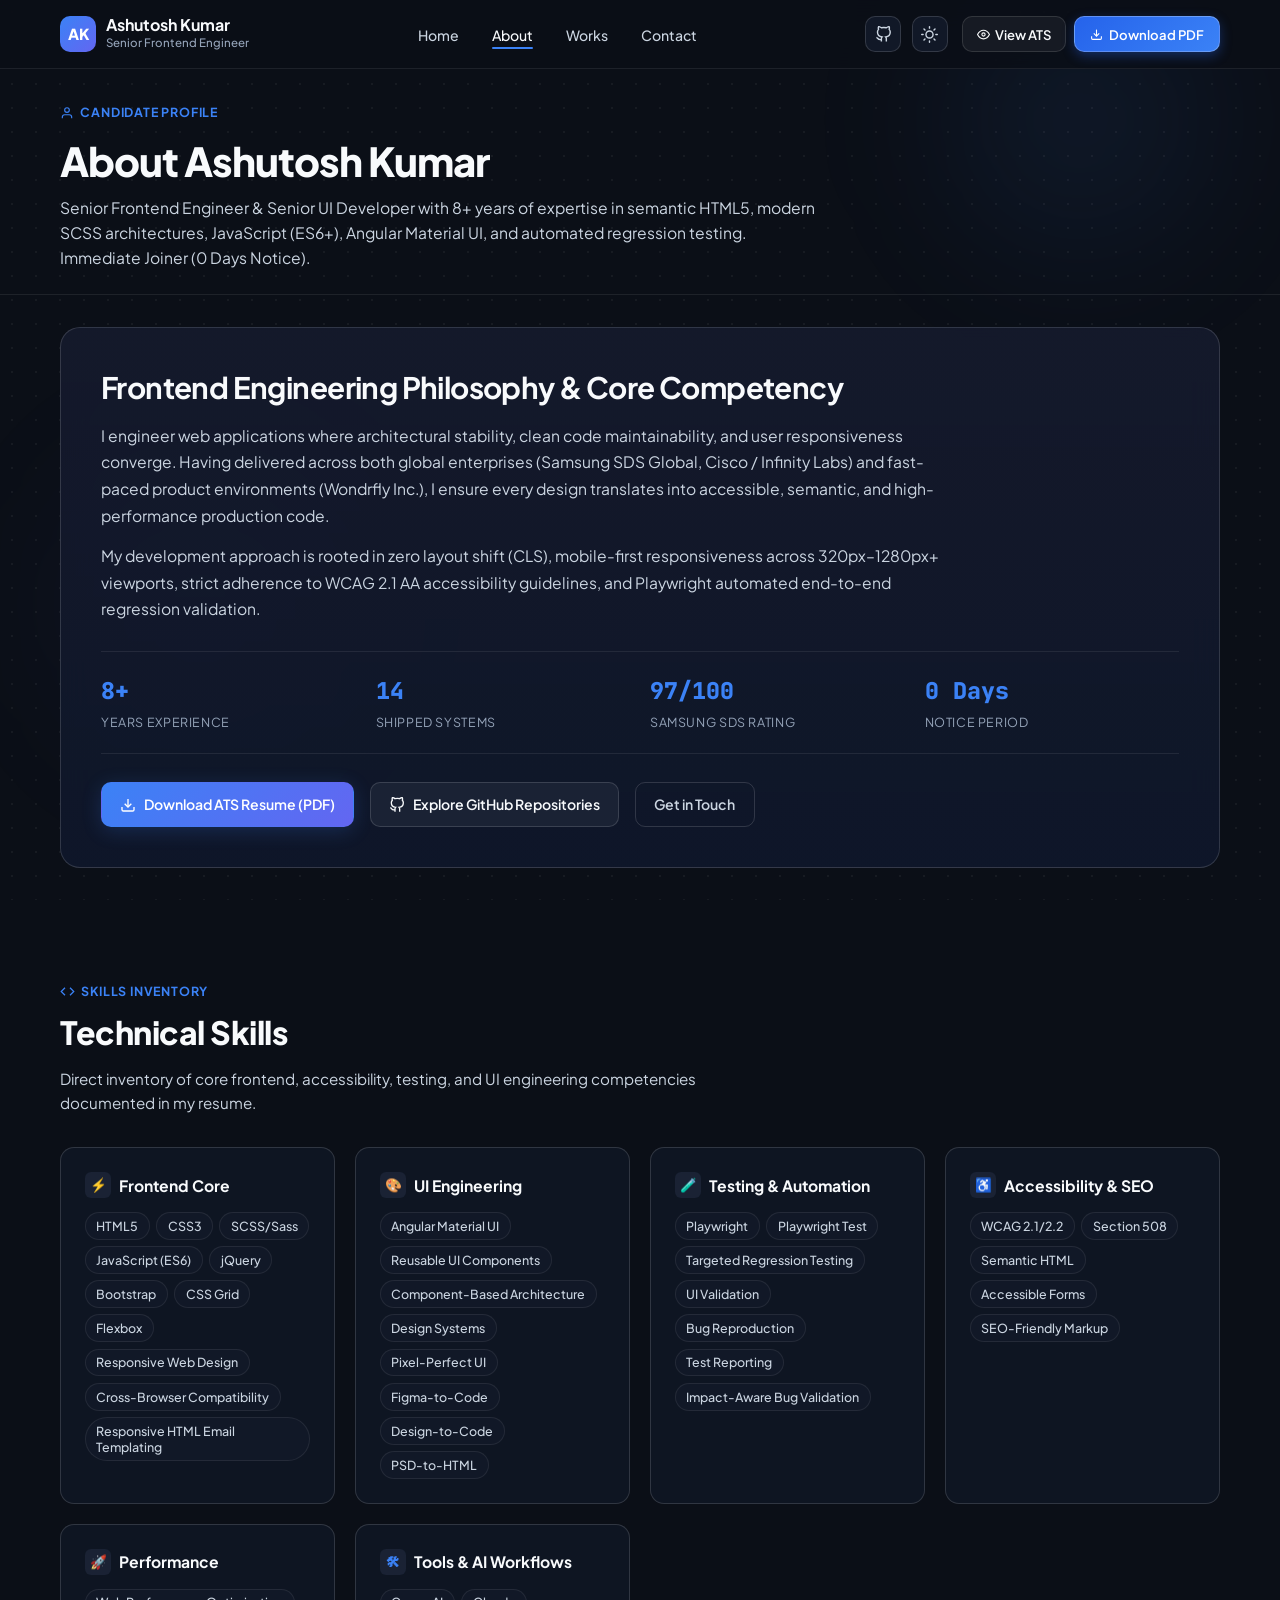
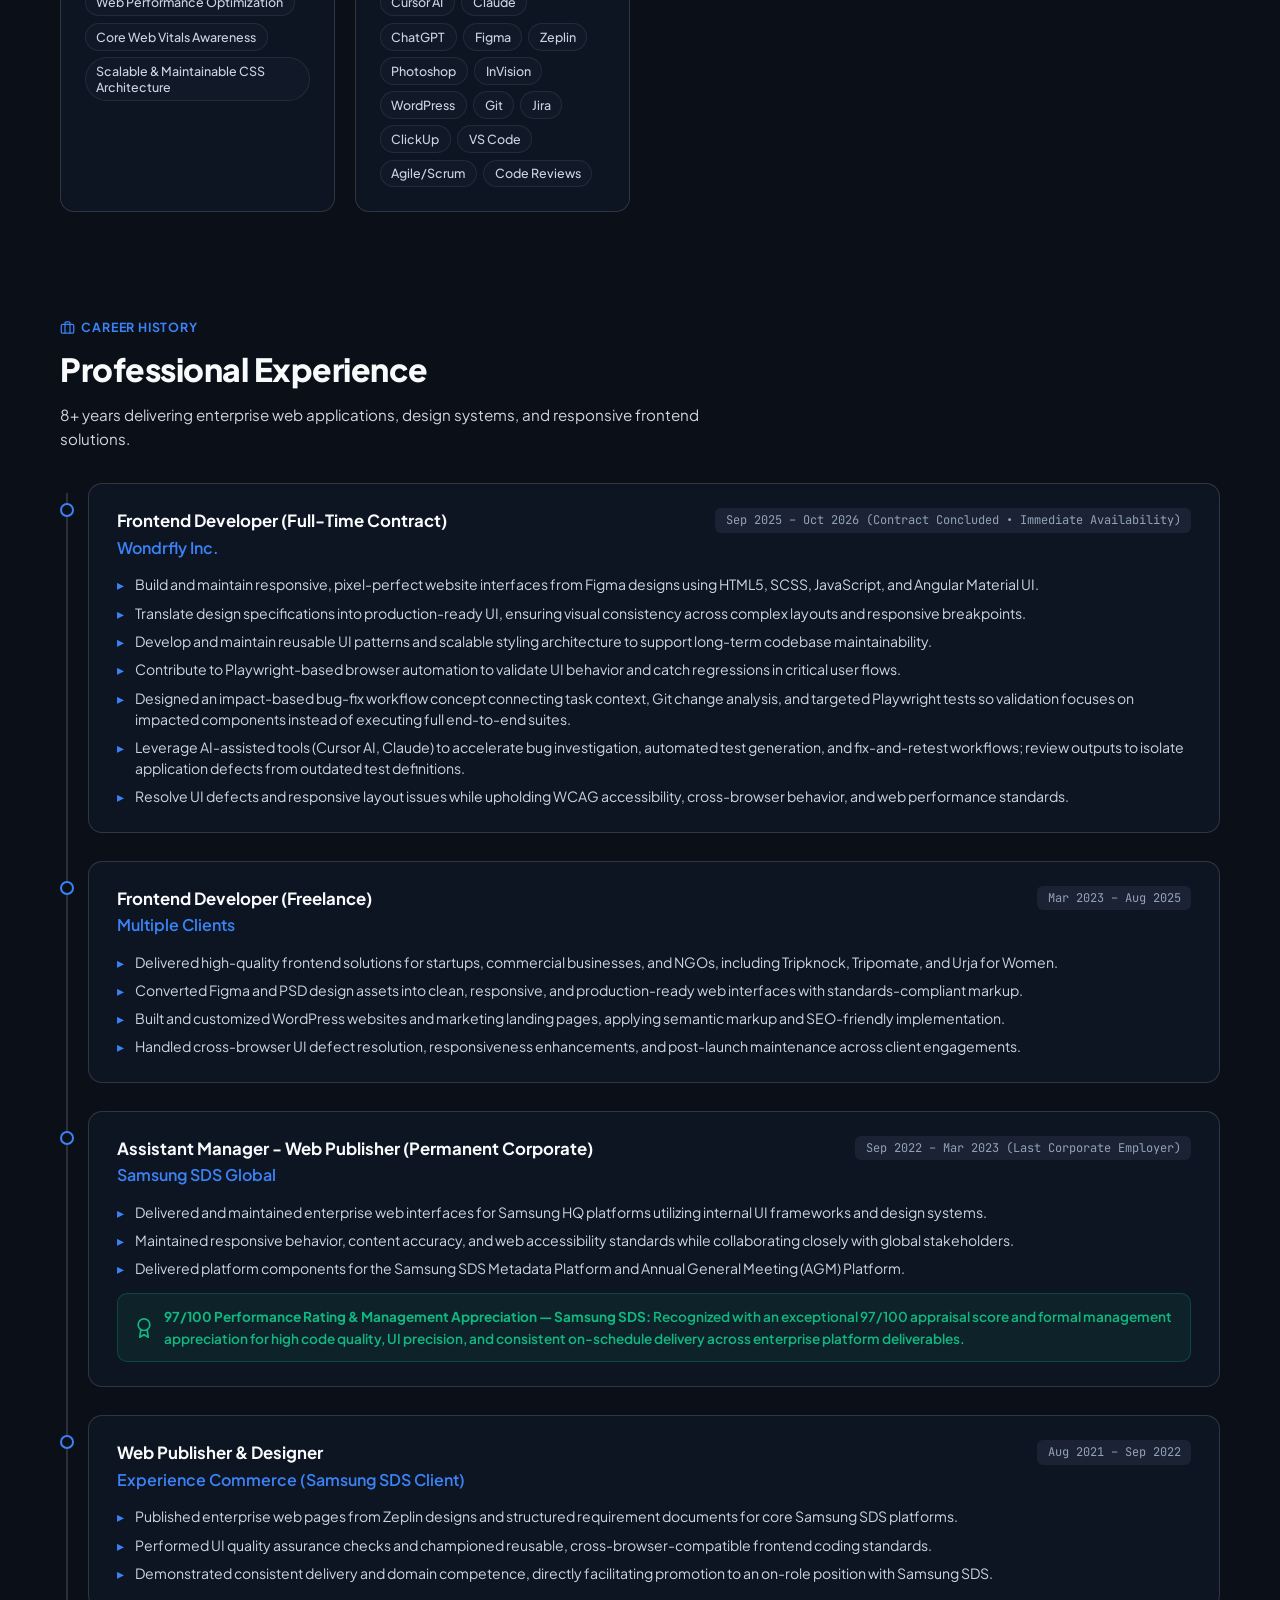
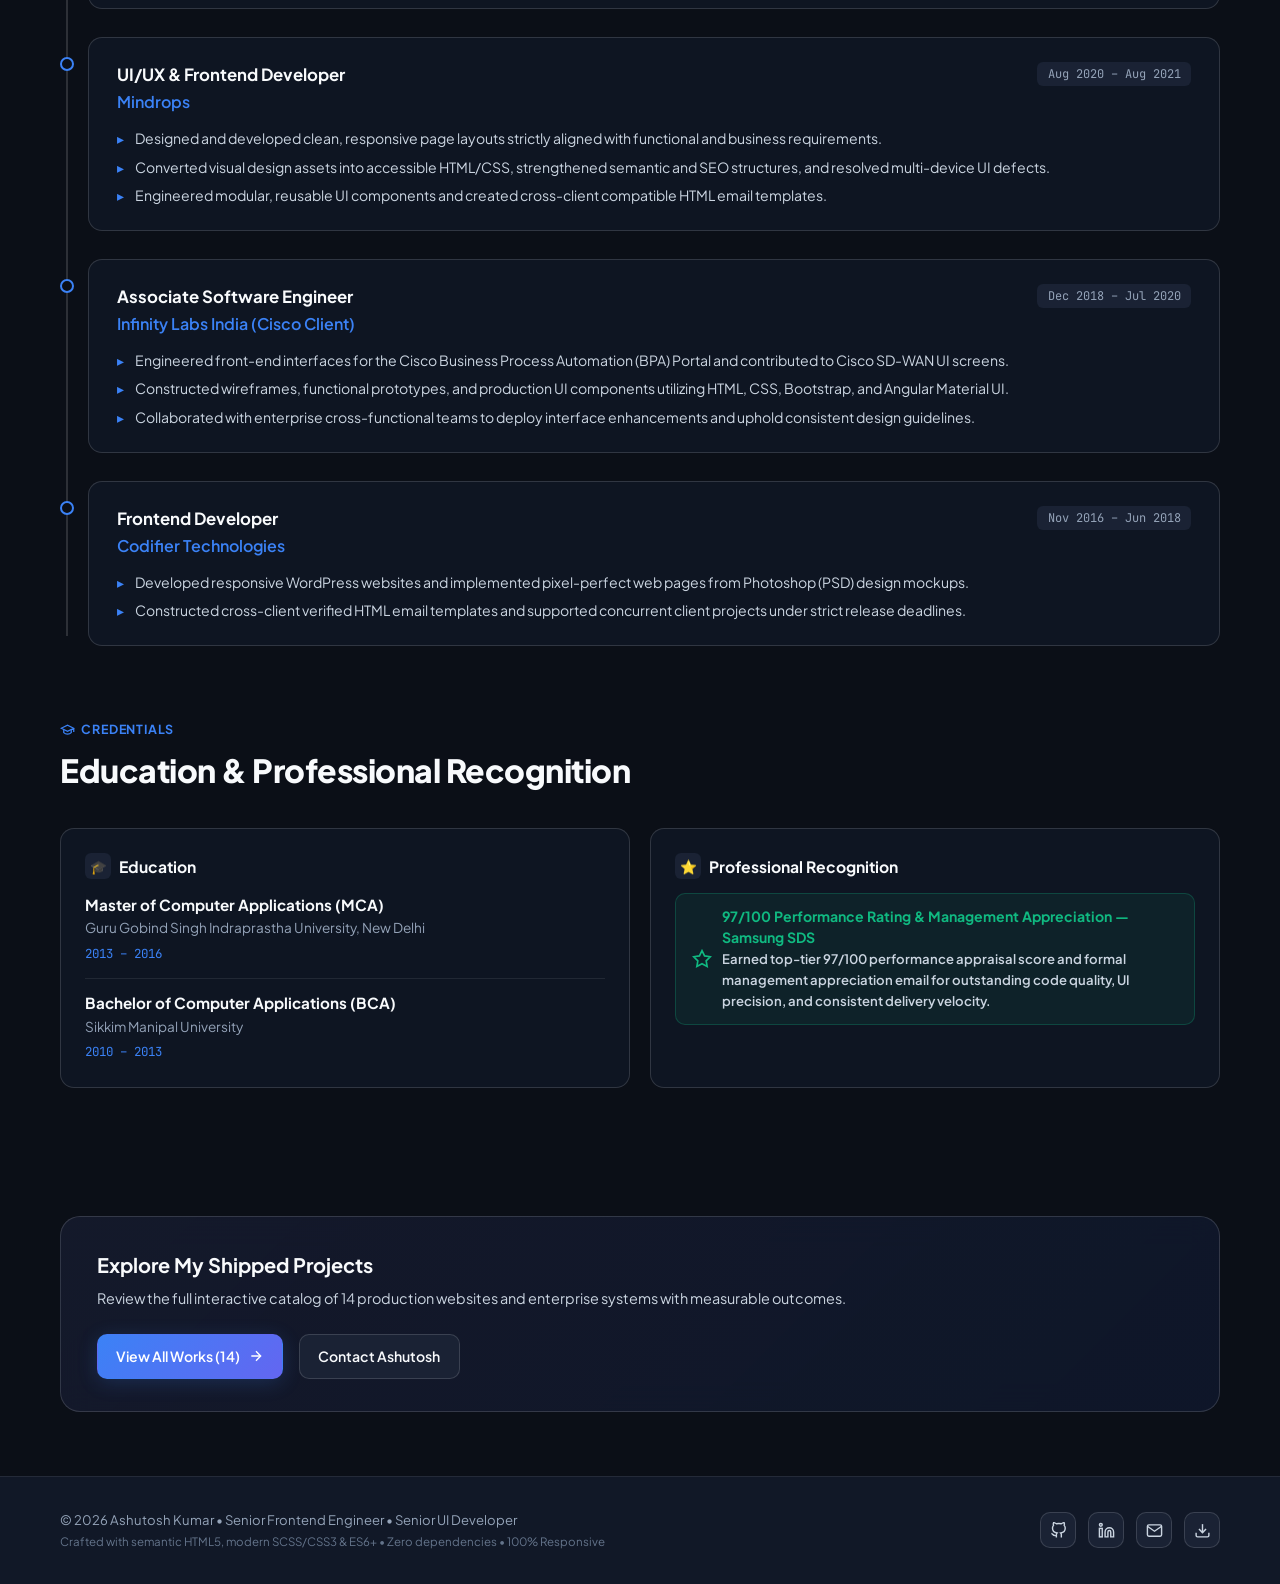
==== commit 69f420ba: "style: elevate UI/UX design, refine spacing/typography, and differentiate header resume CTAs (View A" ====
--- a/about.html
+++ b/about.html
@@ -3,15 +3,15 @@
 <head>
   <meta charset="UTF-8">
   <meta name="viewport" content="width=device-width, initial-scale=1.0">
-  <meta name="description" content="Learn about Ashutosh Kumar: 8+ years experience, technical skills matrix, complete career timeline (Samsung SDS, Wondrfly, Cisco/Infinity Labs), and education.">
-  <meta name="keywords" content="Ashutosh Kumar, Senior Frontend Engineer, Senior UI Developer, HTML5, SCSS, JavaScript, Angular Material UI, Playwright, WCAG, Responsive Web Design, Web Publisher">
+  <meta name="description" content="Learn about Ashutosh Kumar: 8+ years experience, engineering philosophy, skills matrix, career timeline (Samsung SDS, Wondrfly, Cisco), and education.">
+  <meta name="keywords" content="Ashutosh Kumar, Senior Frontend Engineer, Senior UI Developer, Web Publisher, HTML5, SCSS, JavaScript, Angular Material UI, Playwright, WCAG, Responsive Web Design">
   <meta name="author" content="Ashutosh Kumar">
   <title>About Ashutosh Kumar | Senior Frontend Engineer & Senior UI Developer</title>
 
   <!-- OpenGraph Meta -->
   <meta property="og:type" content="website">
   <meta property="og:title" content="About Ashutosh Kumar | Senior Frontend Engineer & Senior UI Developer">
-  <meta property="og:description" content="Learn about Ashutosh Kumar: 8+ years experience, technical skills matrix, complete career timeline (Samsung SDS, Wondrfly, Cisco/Infinity Labs), and education.">
+  <meta property="og:description" content="Learn about Ashutosh Kumar: 8+ years experience, engineering philosophy, skills matrix, career timeline (Samsung SDS, Wondrfly, Cisco), and education.">
   <meta property="og:image" content="assets/projects/wondrfly.png">
   <meta name="twitter:card" content="summary_large_image">
 
@@ -48,16 +48,17 @@
           </div>
         </a>
 
-        <!-- Navigation Links -->
+        <!-- Desktop Navigation Pill Tabs -->
         <ul class="nav-links" id="nav-links">
           <li><a href="index.html" class="nav-link">Home</a></li>
           <li><a href="about.html" class="nav-link active">About</a></li>
           <li><a href="works.html" class="nav-link">Works</a></li>
           <li><a href="contact.html" class="nav-link">Contact</a></li>
-          <li><a href="assets/Ashutosh_Kumar_Resume.pdf" class="nav-link" download="Ashutosh_Kumar_Resume.pdf" style="color: var(--accent-primary);">📄 Download Resume</a></li>
+          <li class="mobile-only-resume"><a href="assets/Ashutosh_Kumar_ATS_Resume.html" target="_blank" rel="noopener noreferrer" class="nav-link">👁️ View Web ATS</a></li>
+          <li class="mobile-only-resume"><a href="assets/Ashutosh_Kumar_Resume.pdf" class="nav-link" download="Ashutosh_Kumar_Resume.pdf">📥 Download PDF (Resume)</a></li>
         </ul>
 
-        <!-- Nav Action Buttons -->
+        <!-- Nav Action Buttons: Differentiated CTAs -->
         <div class="nav-actions">
           <a href="https://github.com/ashutosh872" target="_blank" rel="noopener noreferrer" class="nav-github-btn" aria-label="GitHub Profile (ashutosh872)" title="GitHub: ashutosh872">
             <svg viewBox="0 0 24 24" fill="none" stroke="currentColor" stroke-width="2">
@@ -82,6 +83,26 @@
             </svg>
           </button>
 
+          <!-- Differentiated Resume CTAs on Desktop -->
+          <div class="nav-resume-group">
+            <a href="assets/Ashutosh_Kumar_ATS_Resume.html" target="_blank" rel="noopener noreferrer" class="btn-nav-ats" title="View formatted ATS resume in browser (Zero Download)">
+              <svg viewBox="0 0 24 24" width="13" height="13" fill="none" stroke="currentColor" stroke-width="2">
+                <path d="M1 12s4-8 11-8 11 8 11 8-4 8-11 8-11-8-11-8z"></path>
+                <circle cx="12" cy="12" r="3"></circle>
+              </svg>
+              <span>View ATS</span>
+            </a>
+
+            <a href="assets/Ashutosh_Kumar_Resume.pdf" download="Ashutosh_Kumar_Resume.pdf" class="btn-nav-pdf" title="Download official ATS resume PDF (Printable)">
+              <svg viewBox="0 0 24 24" width="13" height="13" fill="none" stroke="currentColor" stroke-width="2">
+                <path d="M21 15v4a2 2 0 0 1-2 2H5a2 2 0 0 1-2-2v-4"></path>
+                <polyline points="7 10 12 15 17 10"></polyline>
+                <line x1="12" y1="15" x2="12" y2="3"></line>
+              </svg>
+              <span>Download PDF</span>
+            </a>
+          </div>
+
           <button class="mobile-toggle-btn" id="mobile-toggle-btn" aria-label="Toggle Navigation Menu">
             <span></span>
             <span></span>
@@ -94,11 +115,11 @@
 
 
   <main id="main-content">
-    <!-- Page Hero -->
+    <!-- Compact Page Hero -->
     <section class="page-hero">
       <div class="container">
         <div class="section-tag">
-          <svg viewBox="0 0 24 24" width="15" height="15" fill="none" stroke="currentColor" stroke-width="2">
+          <svg viewBox="0 0 24 24" width="14" height="14" fill="none" stroke="currentColor" stroke-width="2">
             <path d="M20 21v-2a4 4 0 0 0-4-4H8a4 4 0 0 0-4 4v2"></path>
             <circle cx="12" cy="7" r="4"></circle>
           </svg>
@@ -549,7 +570,7 @@
       <div class="footer-content">
         <div class="footer-left">
           <span class="footer-copy">&copy; 2026 Ashutosh Kumar &bull; Senior Frontend Engineer &bull; Senior UI Developer</span>
-          <span class="footer-compliance">Crafted with semantic HTML5, SCSS/CSS3 Custom Properties &amp; ES6+ &bull; Zero dependencies &bull; Fully responsive</span>
+          <span class="footer-compliance">Crafted with semantic HTML5, modern SCSS/CSS3 &amp; ES6+ &bull; Zero dependencies &bull; 100% Responsive</span>
         </div>
 
         <div class="footer-social-links">
--- a/css/style.css
+++ b/css/style.css
@@ -792,8 +792,11 @@
   aspect-ratio: 16 / 10;
   width: 100%;
   overflow: hidden;
-  background-color: #0b0f19;
+  background: linear-gradient(180deg, #111827 0%, #0b0f19 100%);
   border-bottom: 1px solid var(--border-subtle);
+  display: flex;
+  align-items: center;
+  justify-content: center;
 }
 
 .card-media-img {
@@ -1527,8 +1530,12 @@
   }
 
   /* Smooth mobile navbar collapse at 1100px */
-  .btn-resume-nav {
+  .nav-resume-group {
     display: none !important;
+  }
+
+  .mobile-only-resume {
+    display: block !important;
   }
 
   .brand-role {
@@ -1676,28 +1683,83 @@
 }
 
 /* ==========================================================================
-   Multi-Page Layout & Navigation Enhancements
+   Multi-Page Layout & Navigation Enhancements (2026 Trend)
    ========================================================================== */
 .page-hero {
-  padding-top: 3.5rem;
-  padding-bottom: 2.5rem;
+  padding-top: 2rem;
+  padding-bottom: 1.5rem;
   border-bottom: 1px solid var(--border-subtle);
-  margin-bottom: 3rem;
+  margin-bottom: 2rem;
 }
 
 .page-hero-title {
-  font-size: clamp(2rem, 4vw, 2.75rem);
+  font-size: clamp(1.85rem, 3.2vw, 2.5rem);
   font-weight: 800;
   line-height: 1.2;
-  margin-top: 0.75rem;
-  margin-bottom: 1rem;
+  letter-spacing: -0.025em;
+  margin-top: 0.5rem;
+  margin-bottom: 0.65rem;
 }
 
 .page-hero-desc {
-  font-size: 1.05rem;
+  font-size: 0.98rem;
   color: var(--text-secondary);
-  max-width: 720px;
+  max-width: 760px;
   line-height: 1.6;
+}
+
+/* Nav Action Buttons & Differentiated Resume CTAs */
+.nav-resume-group {
+  display: flex;
+  align-items: center;
+  gap: 0.5rem;
+  margin-left: 0.25rem;
+}
+
+.btn-nav-ats {
+  display: inline-flex;
+  align-items: center;
+  gap: 0.35rem;
+  padding: 0.42rem 0.85rem;
+  border-radius: var(--radius-md);
+  background: rgba(255, 255, 255, 0.05);
+  border: 1px solid rgba(255, 255, 255, 0.12);
+  color: var(--text-primary);
+  font-size: 0.82rem;
+  font-weight: 600;
+  text-decoration: none;
+  transition: all var(--transition-fast);
+  white-space: nowrap;
+}
+
+.btn-nav-ats:hover {
+  background: rgba(59, 130, 246, 0.12);
+  border-color: rgba(59, 130, 246, 0.45);
+  color: #60a5fa;
+  transform: translateY(-1px);
+}
+
+.btn-nav-pdf {
+  display: inline-flex;
+  align-items: center;
+  gap: 0.35rem;
+  padding: 0.42rem 0.95rem;
+  border-radius: var(--radius-md);
+  background: linear-gradient(135deg, #2563eb, #3b82f6);
+  border: 1px solid rgba(255, 255, 255, 0.25);
+  color: #ffffff;
+  font-size: 0.82rem;
+  font-weight: 600;
+  text-decoration: none;
+  box-shadow: 0 4px 12px rgba(37, 99, 235, 0.35);
+  transition: all var(--transition-fast);
+  white-space: nowrap;
+}
+
+.btn-nav-pdf:hover {
+  background: linear-gradient(135deg, #1d4ed8, #2563eb);
+  box-shadow: 0 6px 16px rgba(37, 99, 235, 0.5);
+  transform: translateY(-1px);
 }
 
 /* Nav GitHub Icon Link */
@@ -1705,10 +1767,10 @@
   display: flex;
   align-items: center;
   justify-content: center;
-  width: 38px;
-  height: 38px;
+  width: 36px;
+  height: 36px;
   border-radius: var(--radius-md);
-  border: 1px solid var(--border-subtle);
+  border: 1px solid var(--border-medium);
   background-color: var(--bg-surface);
   color: var(--text-secondary);
   transition: all var(--transition-fast);
@@ -1718,26 +1780,152 @@
   color: var(--text-primary);
   border-color: var(--accent-primary);
   background-color: var(--bg-surface-elevated);
+  transform: translateY(-1px);
 }
 
 .nav-github-btn svg {
-  width: 18px;
-  height: 18px;
+  width: 17px;
+  height: 17px;
+}
+
+/* Hide mobile-only links on desktop */
+.mobile-only-resume {
+  display: none;
+}
+
+/* Segmented Toolbar Styling (Works Page) */
+.projects-toolbar {
+  display: flex;
+  justify-content: space-between;
+  align-items: center;
+  flex-wrap: wrap;
+  gap: 1rem;
+  margin-bottom: 2rem;
+}
+
+.filter-tabs {
+  display: inline-flex;
+  align-items: center;
+  background: rgba(15, 23, 42, 0.8);
+  backdrop-filter: blur(12px);
+  padding: 4px;
+  border-radius: var(--radius-lg);
+  border: 1px solid var(--border-medium);
+  gap: 4px;
+}
+
+.tab-btn {
+  padding: 0.48rem 0.95rem;
+  border-radius: var(--radius-md);
+  background: transparent;
+  border: none;
+  color: var(--text-secondary);
+  font-size: 0.85rem;
+  font-weight: 500;
+  cursor: pointer;
+  display: inline-flex;
+  align-items: center;
+  gap: 0.5rem;
+  transition: all var(--transition-fast);
+}
+
+.tab-btn:hover {
+  color: var(--text-primary);
+  background: rgba(255, 255, 255, 0.05);
+}
+
+.tab-btn.active {
+  background: rgba(255, 255, 255, 0.12);
+  color: #ffffff;
+  font-weight: 600;
+  box-shadow: 0 2px 8px rgba(0, 0, 0, 0.3);
+}
+
+.tab-badge {
+  background: rgba(255, 255, 255, 0.1);
+  color: var(--text-muted);
+  font-size: 0.72rem;
+  font-family: var(--font-mono);
+  padding: 0.15rem 0.45rem;
+  border-radius: var(--radius-full);
+}
+
+.tab-btn.active .tab-badge {
+  background: var(--accent-primary);
+  color: #ffffff;
+}
+
+.search-box-wrapper {
+  position: relative;
+  min-width: 280px;
+  max-width: 360px;
+  flex: 1;
+}
+
+.search-input {
+  width: 100%;
+  padding: 0.58rem 1rem 0.58rem 2.4rem;
+  background: rgba(15, 23, 42, 0.8);
+  backdrop-filter: blur(12px);
+  border: 1px solid var(--border-medium);
+  border-radius: var(--radius-lg);
+  color: var(--text-primary);
+  font-size: 0.88rem;
+  font-family: var(--font-sans);
+  outline: none;
+  transition: all var(--transition-fast);
+}
+
+.search-input:focus {
+  border-color: var(--accent-primary);
+  box-shadow: 0 0 0 3px rgba(59, 130, 246, 0.2);
+  background: rgba(15, 23, 42, 0.95);
+}
+
+.search-icon {
+  position: absolute;
+  left: 0.85rem;
+  top: 50%;
+  transform: translateY(-50%);
+  width: 15px;
+  height: 15px;
+  color: var(--text-muted);
+  pointer-events: none;
+}
+
+.search-feedback-text {
+  font-size: 0.85rem;
+  color: var(--accent-primary);
+  font-family: var(--font-mono);
+  margin-bottom: 1.25rem;
 }
 
 /* Featured Works CTA Banner on Home */
 .view-all-banner {
   margin-top: 2.5rem;
-  padding: 2rem;
-  background: var(--bg-card);
-  backdrop-filter: blur(12px);
+  padding: 2rem 2.25rem;
+  background: linear-gradient(135deg, rgba(22, 27, 46, 0.85) 0%, rgba(15, 23, 42, 0.95) 100%);
+  backdrop-filter: blur(16px);
   border: 1px solid var(--border-medium);
-  border-radius: var(--radius-lg);
+  border-radius: var(--radius-xl);
+  box-shadow: var(--card-glow);
   display: flex;
   justify-content: space-between;
   align-items: center;
   flex-wrap: wrap;
   gap: 1.5rem;
+  position: relative;
+  overflow: hidden;
+}
+
+.view-all-banner::before {
+  content: '';
+  position: absolute;
+  top: 0;
+  left: 0;
+  right: 0;
+  height: 2px;
+  background: linear-gradient(90deg, var(--accent-primary), var(--accent-purple));
 }
 
 .view-all-info h3 {
@@ -1754,15 +1942,16 @@
 
 /* About Preview Section on Home */
 .about-preview-section {
-  padding: 4rem 0 2rem 0;
+  padding: 3.5rem 0 2rem 0;
 }
 
 .about-preview-card {
-  background: var(--bg-card);
-  backdrop-filter: blur(12px);
+  background: linear-gradient(180deg, rgba(22, 27, 46, 0.85) 0%, rgba(15, 23, 42, 0.95) 100%);
+  backdrop-filter: blur(16px);
   border: 1px solid var(--border-medium);
   border-radius: var(--radius-xl);
-  padding: 2.75rem;
+  box-shadow: var(--card-glow);
+  padding: 2.5rem;
   position: relative;
   overflow: hidden;
 }
@@ -1784,6 +1973,7 @@
   margin-top: 0.85rem;
   margin-bottom: 1rem;
   line-height: 1.3;
+  letter-spacing: -0.02em;
 }
 
 .about-preview-text {
@@ -1830,20 +2020,6 @@
   flex-wrap: wrap;
   gap: 1rem;
   margin-top: 1.5rem;
-}
-
-@media (max-width: 768px) {
-  .about-preview-card {
-    padding: 1.75rem 1rem;
-  }
-  .about-preview-actions {
-    flex-direction: column;
-    align-items: stretch;
-  }
-  .about-preview-actions .btn {
-    width: 100%;
-    justify-content: center;
-  }
 }
 
 /* Contact Bento Grid on contact.html */
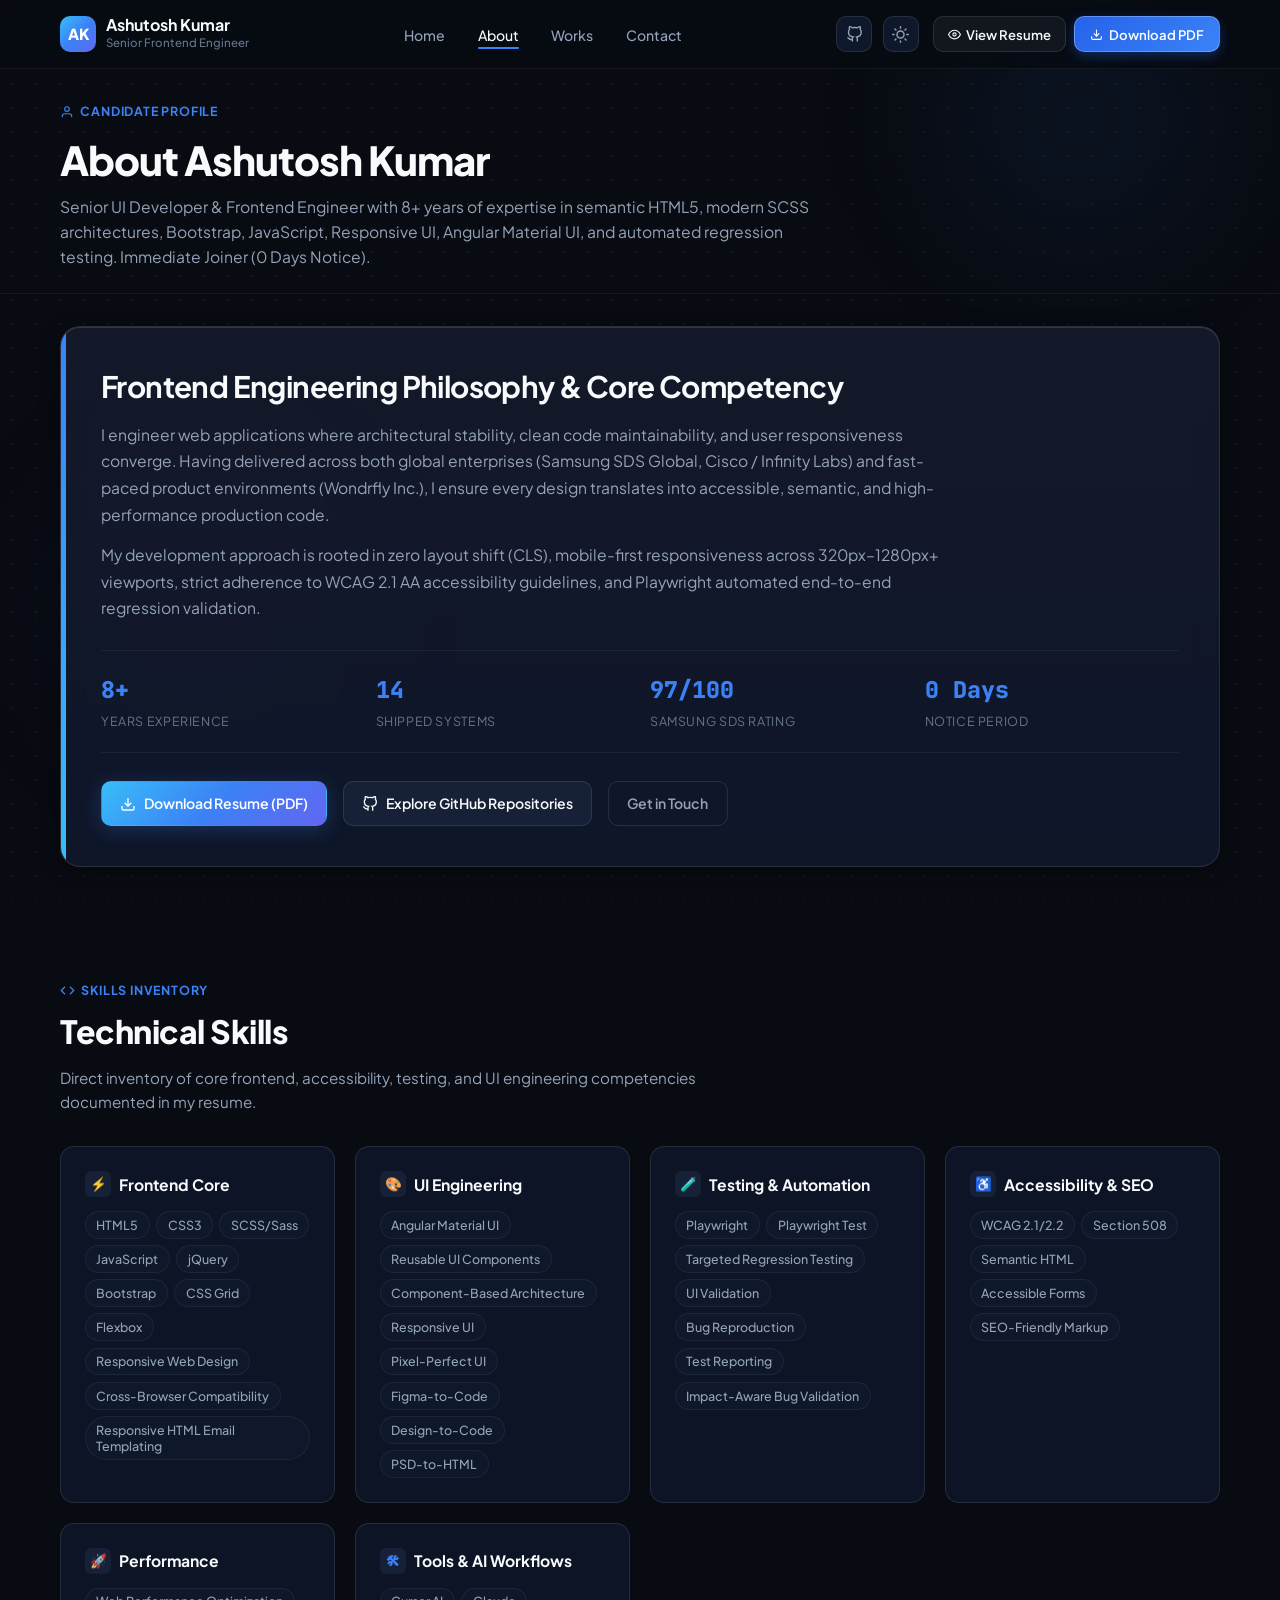
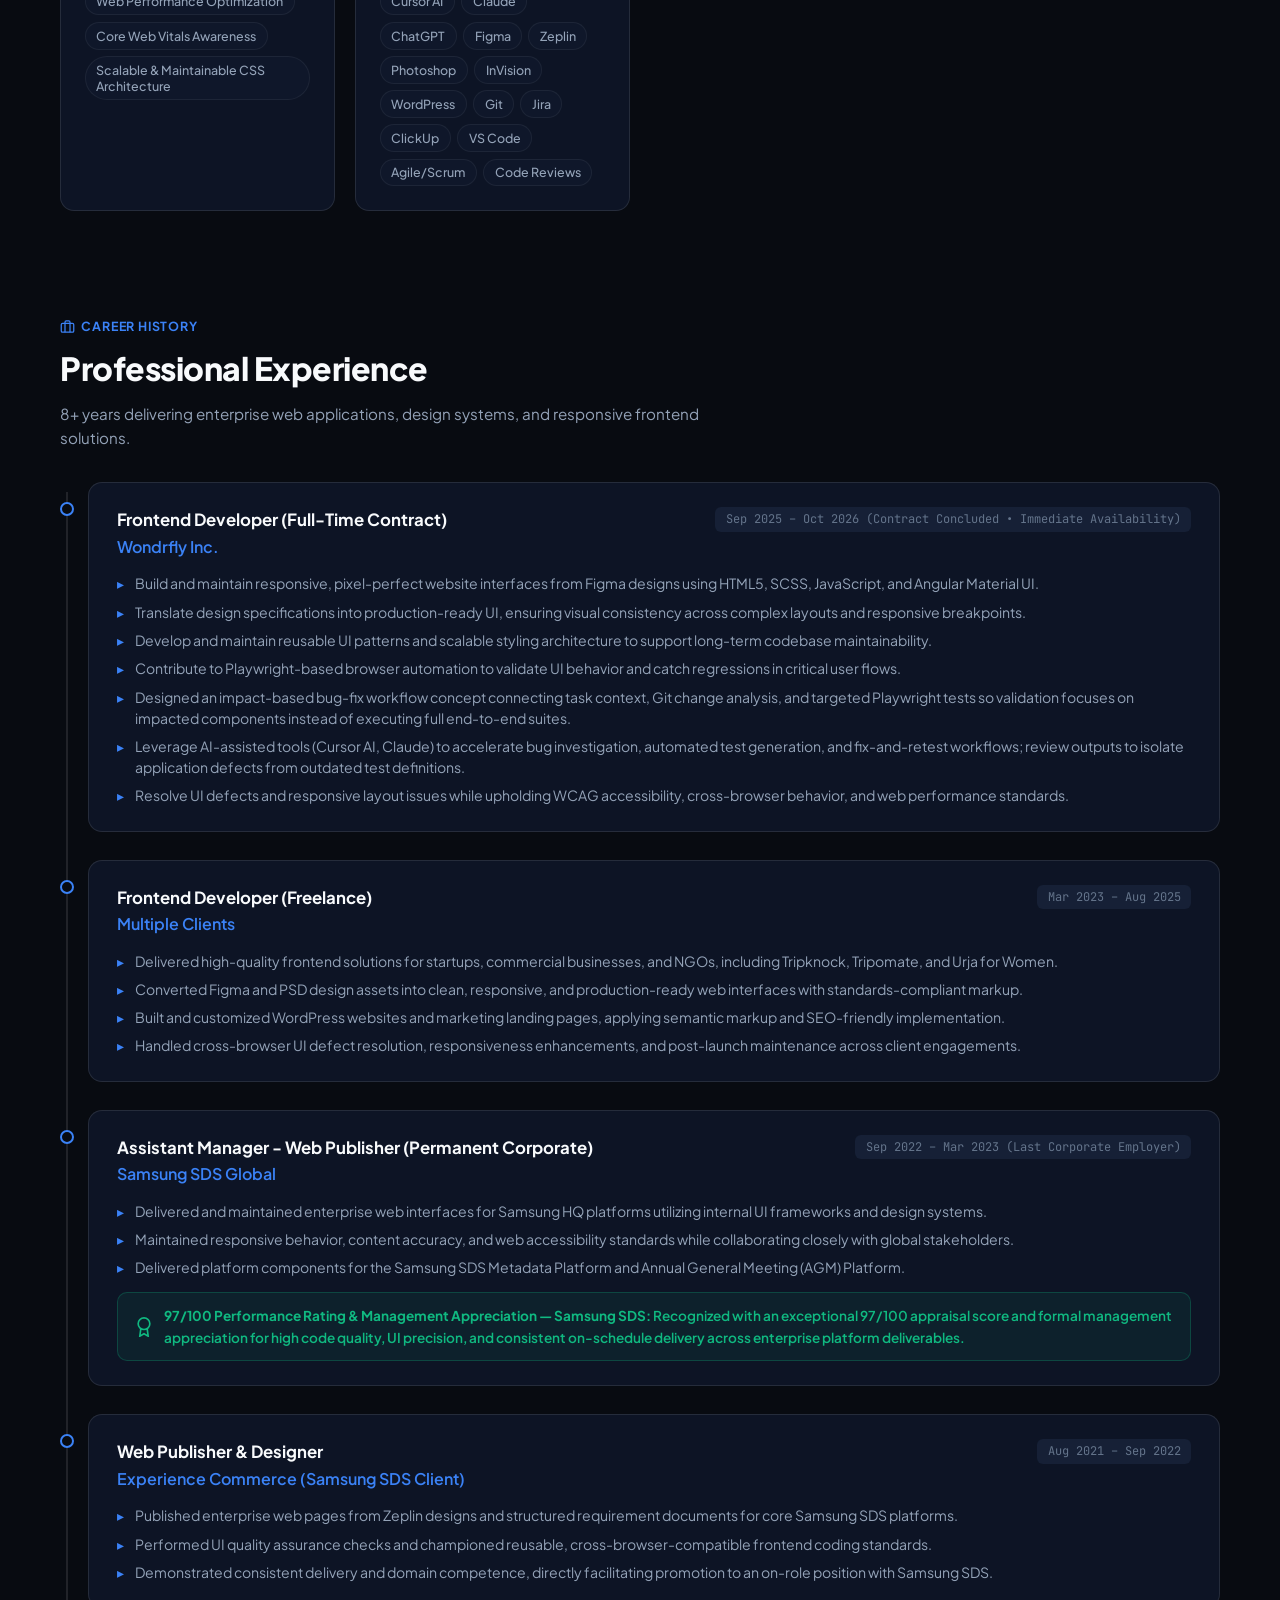
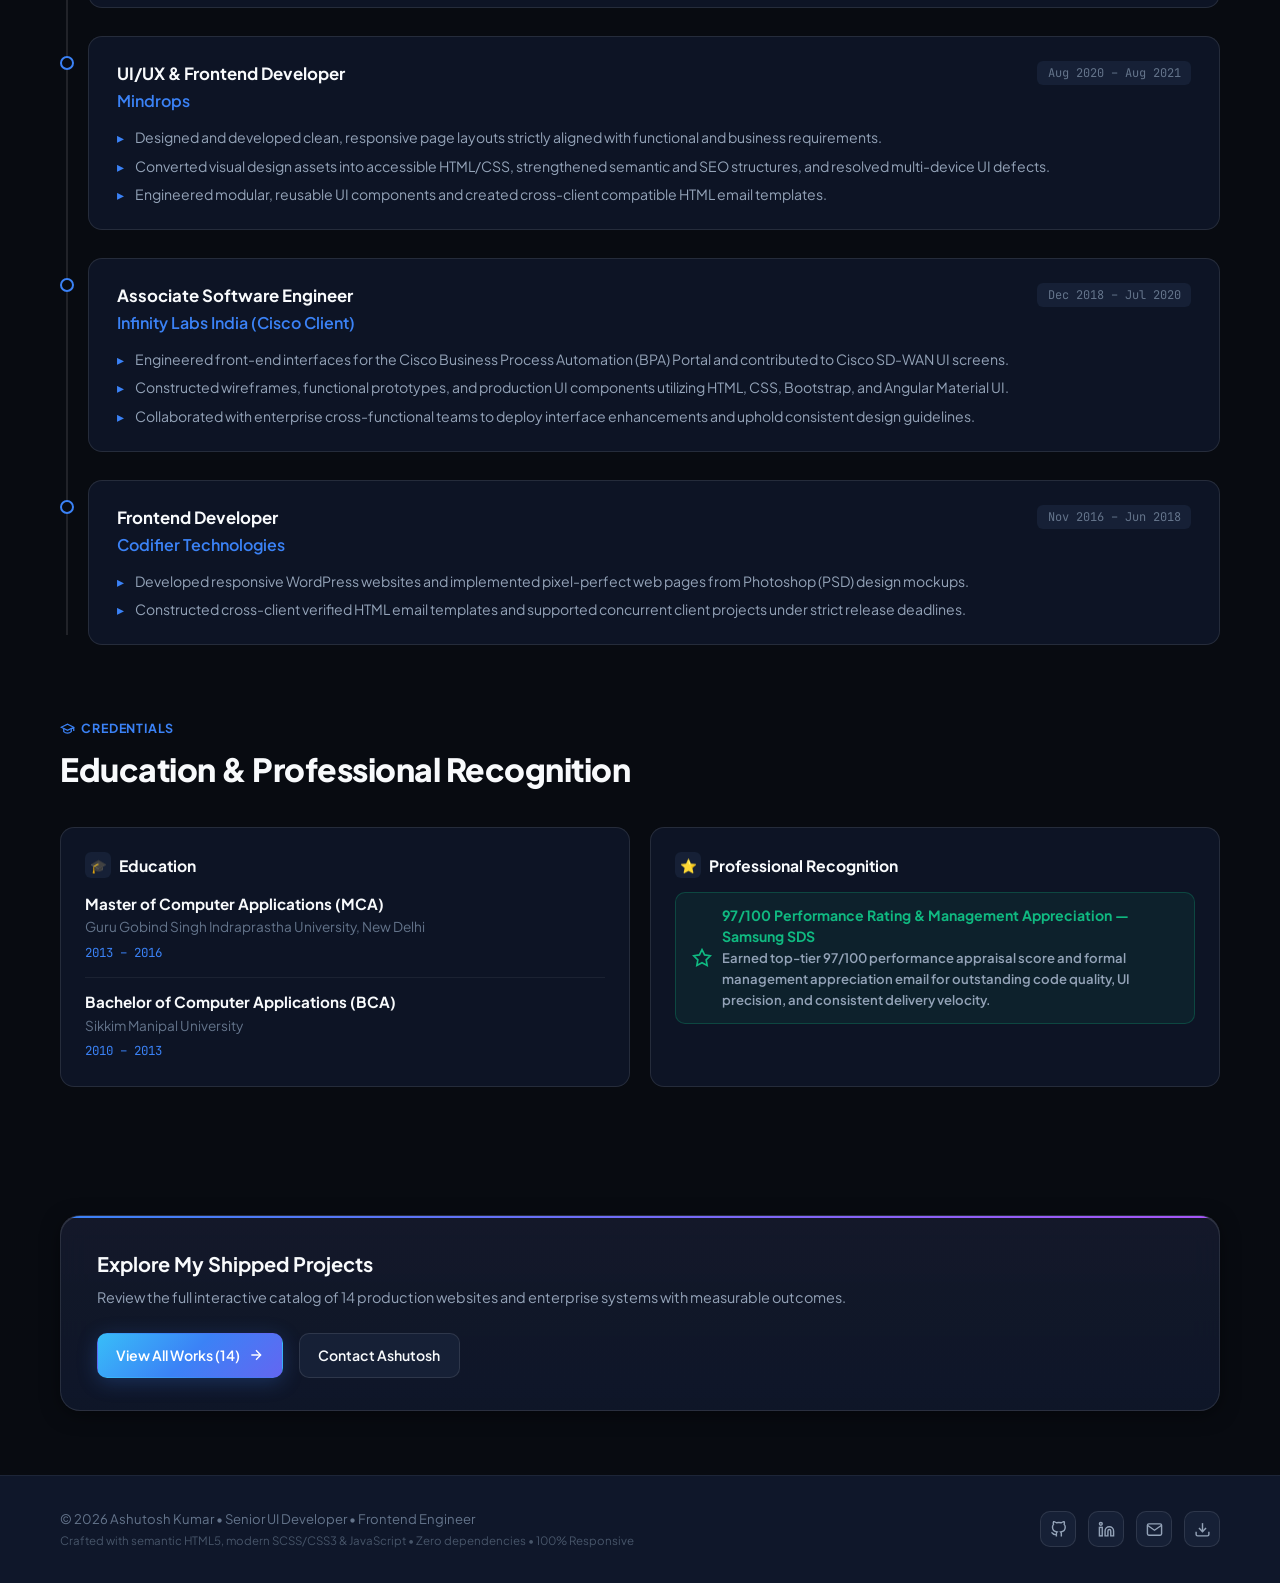
==== commit c88b9949: "feat(branding): standardize to Senior UI Developer, remove ES6+, remove ATS labels, and clean print " ====
--- a/about.html
+++ b/about.html
@@ -54,7 +54,7 @@
           <li><a href="about.html" class="nav-link active">About</a></li>
           <li><a href="works.html" class="nav-link">Works</a></li>
           <li><a href="contact.html" class="nav-link">Contact</a></li>
-          <li class="mobile-only-resume"><a href="assets/Ashutosh_Kumar_ATS_Resume.html" target="_blank" rel="noopener noreferrer" class="nav-link">👁️ View Web ATS</a></li>
+          <li class="mobile-only-resume"><a href="assets/Ashutosh_Kumar_ATS_Resume.html" target="_blank" rel="noopener noreferrer" class="nav-link">👁️ View Resume</a></li>
           <li class="mobile-only-resume"><a href="assets/Ashutosh_Kumar_Resume.pdf" class="nav-link" download="Ashutosh_Kumar_Resume.pdf">📥 Download PDF (Resume)</a></li>
         </ul>
 
@@ -85,15 +85,15 @@
 
           <!-- Differentiated Resume CTAs on Desktop -->
           <div class="nav-resume-group">
-            <a href="assets/Ashutosh_Kumar_ATS_Resume.html" target="_blank" rel="noopener noreferrer" class="btn-nav-ats" title="View formatted ATS resume in browser (Zero Download)">
+            <a href="assets/Ashutosh_Kumar_ATS_Resume.html" target="_blank" rel="noopener noreferrer" class="btn-nav-ats" title="View formatted resume in browser (Zero Download)">
               <svg viewBox="0 0 24 24" width="13" height="13" fill="none" stroke="currentColor" stroke-width="2">
                 <path d="M1 12s4-8 11-8 11 8 11 8-4 8-11 8-11-8-11-8z"></path>
                 <circle cx="12" cy="12" r="3"></circle>
               </svg>
-              <span>View ATS</span>
+              <span>View Resume</span>
             </a>
 
-            <a href="assets/Ashutosh_Kumar_Resume.pdf" download="Ashutosh_Kumar_Resume.pdf" class="btn-nav-pdf" title="Download official ATS resume PDF (Printable)">
+            <a href="assets/Ashutosh_Kumar_Resume.pdf" download="Ashutosh_Kumar_Resume.pdf" class="btn-nav-pdf" title="Download official resume PDF (Printable)">
               <svg viewBox="0 0 24 24" width="13" height="13" fill="none" stroke="currentColor" stroke-width="2">
                 <path d="M21 15v4a2 2 0 0 1-2 2H5a2 2 0 0 1-2-2v-4"></path>
                 <polyline points="7 10 12 15 17 10"></polyline>
@@ -127,7 +127,7 @@
         </div>
         <h1 class="page-hero-title">About Ashutosh Kumar</h1>
         <p class="page-hero-desc">
-          Senior Frontend Engineer &amp; Senior UI Developer with 8+ years of expertise in semantic HTML5, modern SCSS architectures, JavaScript (ES6+), Angular Material UI, and automated regression testing. Immediate Joiner (0 Days Notice).
+          Senior UI Developer &amp; Frontend Engineer with 8+ years of expertise in semantic HTML5, modern SCSS architectures, Bootstrap, JavaScript, Responsive UI, Angular Material UI, and automated regression testing. Immediate Joiner (0 Days Notice).
         </p>
       </div>
     </section>
@@ -170,7 +170,7 @@
                 <polyline points="7 10 12 15 17 10"></polyline>
                 <line x1="12" y1="15" x2="12" y2="3"></line>
               </svg>
-              <span>Download ATS Resume (PDF)</span>
+              <span>Download Resume (PDF)</span>
             </a>
             <a href="https://github.com/ashutosh872" target="_blank" rel="noopener noreferrer" class="btn btn-secondary">
               <svg viewBox="0 0 24 24" fill="none" stroke="currentColor" stroke-width="2">
@@ -215,7 +215,7 @@
               <span class="skill-pill">HTML5</span>
               <span class="skill-pill">CSS3</span>
               <span class="skill-pill">SCSS/Sass</span>
-              <span class="skill-pill">JavaScript (ES6)</span>
+              <span class="skill-pill">JavaScript</span>
               <span class="skill-pill">jQuery</span>
               <span class="skill-pill">Bootstrap</span>
               <span class="skill-pill">CSS Grid</span>
@@ -236,7 +236,7 @@
               <span class="skill-pill">Angular Material UI</span>
               <span class="skill-pill">Reusable UI Components</span>
               <span class="skill-pill">Component-Based Architecture</span>
-              <span class="skill-pill">Design Systems</span>
+              <span class="skill-pill">Responsive UI</span>
               <span class="skill-pill">Pixel-Perfect UI</span>
               <span class="skill-pill">Figma-to-Code</span>
               <span class="skill-pill">Design-to-Code</span>
@@ -569,8 +569,8 @@
     <div class="container">
       <div class="footer-content">
         <div class="footer-left">
-          <span class="footer-copy">&copy; 2026 Ashutosh Kumar &bull; Senior Frontend Engineer &bull; Senior UI Developer</span>
-          <span class="footer-compliance">Crafted with semantic HTML5, modern SCSS/CSS3 &amp; ES6+ &bull; Zero dependencies &bull; 100% Responsive</span>
+          <span class="footer-copy">&copy; 2026 Ashutosh Kumar &bull; Senior UI Developer &bull; Frontend Engineer</span>
+          <span class="footer-compliance">Crafted with semantic HTML5, modern SCSS/CSS3 &amp; JavaScript &bull; Zero dependencies &bull; 100% Responsive</span>
         </div>
 
         <div class="footer-social-links">
@@ -592,7 +592,7 @@
               <polyline points="22,6 12,13 2,6"></polyline>
             </svg>
           </a>
-          <a href="assets/Ashutosh_Kumar_Resume.pdf" download="Ashutosh_Kumar_Resume.pdf" class="social-icon-link" aria-label="Download ATS Resume PDF" title="Download Resume PDF">
+          <a href="assets/Ashutosh_Kumar_Resume.pdf" download="Ashutosh_Kumar_Resume.pdf" class="social-icon-link" aria-label="Download Resume PDF" title="Download Resume PDF">
             <svg viewBox="0 0 24 24" fill="none" stroke="currentColor" stroke-width="2">
               <path d="M21 15v4a2 2 0 0 1-2 2H5a2 2 0 0 1-2-2v-4"/>
               <polyline points="7 10 12 15 17 10"/>
--- a/css/style.css
+++ b/css/style.css
@@ -5,33 +5,43 @@
 
 /* --- CSS Variables & Design Tokens --- */
 :root {
-  /* Understated Dark Mode (Clean Slate / Neutral Theme) */
-  --bg-base: #0b0f17;
-  --bg-surface: #111827;
-  --bg-surface-elevated: #1a2234;
-  --bg-card: rgba(17, 24, 39, 0.75);
-  --bg-card-hover: rgba(26, 34, 52, 0.9);
-  --bg-glass: rgba(11, 15, 23, 0.85);
-
-  --border-subtle: rgba(255, 255, 255, 0.08);
-  --border-medium: rgba(255, 255, 255, 0.14);
-  --border-bright: rgba(255, 255, 255, 0.24);
+  /* Dark Theme Palette (Obsidian / Linear Aesthetic) */
+  --bg-base: #080b11;
+  --bg-surface: #0f172a;
+  --bg-surface-elevated: #162036;
+  --bg-card: rgba(15, 23, 42, 0.85);
+  --bg-card-hover: rgba(22, 32, 56, 0.95);
+  --bg-card-gradient: linear-gradient(180deg, rgba(22, 27, 46, 0.85) 0%, rgba(15, 23, 42, 0.95) 100%);
+  --bg-glass: rgba(8, 11, 17, 0.85);
+  --bg-header: rgba(8, 11, 17, 0.85);
+  --bg-header-scrolled: rgba(8, 11, 17, 0.96);
+  --bg-tabs: rgba(15, 23, 42, 0.8);
+  --bg-input: rgba(15, 23, 42, 0.8);
+
+  --border-subtle: rgba(255, 255, 255, 0.06);
+  --border-medium: rgba(255, 255, 255, 0.1);
+  --border-bright: rgba(255, 255, 255, 0.2);
   --border-accent: rgba(59, 130, 246, 0.4);
 
   --text-primary: #f8fafc;
-  --text-secondary: #cbd5e1;
-  --text-muted: #94a3b8;
-  --text-subtle: #64748b;
+  --text-secondary: #94a3b8;
+  --text-muted: #64748b;
+  --text-subtle: #475569;
 
   --accent-primary: #3b82f6;
   --accent-secondary: #6366f1;
-  --accent-teal: #0d9488;
+  --accent-cyan: #38bdf8;
+  --accent-purple: #a855f7;
   --accent-emerald: #10b981;
   --accent-amber: #f59e0b;
 
-  --gradient-accent: linear-gradient(135deg, #3b82f6 0%, #6366f1 100%);
+  --gradient-accent: linear-gradient(135deg, #38bdf8 0%, #3b82f6 50%, #6366f1 100%);
   --gradient-surface: linear-gradient(180deg, rgba(255, 255, 255, 0.04) 0%, rgba(255, 255, 255, 0.01) 100%);
-  --glow-accent: 0 4px 20px rgba(59, 130, 246, 0.2);
+  --glow-accent: 0 4px 20px rgba(59, 130, 246, 0.25);
+  --card-bevel: inset 0 1px 0 0 rgba(255, 255, 255, 0.12);
+  --card-shadow: 0 4px 20px -2px rgba(0, 0, 0, 0.5), inset 0 1px 0 0 rgba(255, 255, 255, 0.12);
+  --card-shadow-hover: 0 12px 30px -4px rgba(0, 0, 0, 0.6), 0 0 24px 0 rgba(59, 130, 246, 0.15), inset 0 1px 0 0 rgba(255, 255, 255, 0.2);
+  --shadow-header: 0 4px 20px rgba(0, 0, 0, 0.45);
 
   --font-sans: 'Plus Jakarta Sans', -apple-system, BlinkMacSystemFont, 'Segoe UI', Roboto, Helvetica, Arial, sans-serif;
   --font-mono: 'JetBrains Mono', 'Fira Code', Menlo, Monaco, Consolas, monospace;
@@ -49,18 +59,23 @@
   --container-max: 1200px;
 }
 
-/* Light Theme Variables */
+/* Light Theme Variables (Apple / Clean Studio Aesthetic) */
 [data-theme="light"] {
   --bg-base: #f8fafc;
   --bg-surface: #ffffff;
   --bg-surface-elevated: #f1f5f9;
-  --bg-card: rgba(255, 255, 255, 0.9);
+  --bg-card: #ffffff;
   --bg-card-hover: #ffffff;
-  --bg-glass: rgba(255, 255, 255, 0.88);
-
-  --border-subtle: rgba(0, 0, 0, 0.08);
-  --border-medium: rgba(0, 0, 0, 0.14);
-  --border-bright: rgba(0, 0, 0, 0.22);
+  --bg-card-gradient: linear-gradient(180deg, #ffffff 0%, #f8fafc 100%);
+  --bg-glass: rgba(255, 255, 255, 0.9);
+  --bg-header: rgba(255, 255, 255, 0.92);
+  --bg-header-scrolled: rgba(255, 255, 255, 0.98);
+  --bg-tabs: #f1f5f9;
+  --bg-input: #ffffff;
+
+  --border-subtle: #e2e8f0;
+  --border-medium: #cbd5e1;
+  --border-bright: #94a3b8;
   --border-accent: rgba(37, 99, 235, 0.35);
 
   --text-primary: #0f172a;
@@ -70,7 +85,17 @@
 
   --accent-primary: #2563eb;
   --accent-secondary: #4f46e5;
+  --accent-cyan: #0284c7;
+  --accent-purple: #9333ea;
+  --accent-emerald: #059669;
+  --accent-amber: #d97706;
+
+  --gradient-accent: linear-gradient(135deg, #0284c7 0%, #2563eb 50%, #4f46e5 100%);
   --glow-accent: 0 4px 16px rgba(37, 99, 235, 0.15);
+  --card-bevel: inset 0 1px 0 0 rgba(255, 255, 255, 0.9);
+  --card-shadow: 0 4px 20px -2px rgba(0, 0, 0, 0.06), 0 1px 3px 0 rgba(0, 0, 0, 0.04);
+  --card-shadow-hover: 0 12px 28px -4px rgba(0, 0, 0, 0.1), 0 0 16px rgba(37, 99, 235, 0.08);
+  --shadow-header: 0 4px 20px rgba(0, 0, 0, 0.06);
 }
 
 /* --- Base & Reset with Overflow Safeguards --- */
@@ -85,7 +110,7 @@
   scroll-behavior: smooth;
   font-size: 16px;
   -webkit-text-size-adjust: 100%;
-  overflow-x: hidden;
+  overflow-x: clip;
   max-width: 100%;
 }
 
@@ -96,8 +121,9 @@
   line-height: 1.6;
   min-height: 100vh;
   position: relative;
-  overflow-x: hidden;
+  overflow-x: clip;
   max-width: 100%;
+  padding-top: 68px; /* Fixed Header Offset */
   transition: background-color var(--transition-base), color var(--transition-base);
   word-break: normal;
   overflow-wrap: break-word;
@@ -180,22 +206,26 @@
 }
 
 /* ==========================================================================
-   Header & Navigation
+   Header & Navigation (Fixed on Scroll with Differentiated CTAs)
    ========================================================================== */
 .site-header {
-  position: sticky;
+  position: fixed;
   top: 0;
-  z-index: 100;
-  background-color: var(--bg-glass);
-  backdrop-filter: blur(14px);
-  -webkit-backdrop-filter: blur(14px);
+  left: 0;
+  right: 0;
+  width: 100%;
+  z-index: 1000;
+  background-color: var(--bg-header);
+  backdrop-filter: blur(20px) saturate(180%);
+  -webkit-backdrop-filter: blur(20px) saturate(180%);
   border-bottom: 1px solid var(--border-subtle);
-  transition: all var(--transition-base);
+  transition: background-color var(--transition-base), border-color var(--transition-base), box-shadow var(--transition-base);
 }
 
 .site-header.scrolled {
+  background-color: var(--bg-header-scrolled);
   border-bottom-color: var(--border-medium);
-  box-shadow: 0 4px 16px rgba(0, 0, 0, 0.15);
+  box-shadow: var(--shadow-header);
 }
 
 .nav-wrapper {
@@ -290,6 +320,35 @@
   flex-shrink: 0;
 }
 
+/* Nav GitHub Link */
+.nav-github-btn {
+  display: flex;
+  align-items: center;
+  justify-content: center;
+  width: 36px;
+  height: 36px;
+  border-radius: var(--radius-md);
+  border: 1px solid var(--border-medium);
+  background-color: var(--bg-surface);
+  color: var(--text-secondary);
+  transition: all var(--transition-fast);
+  text-decoration: none;
+}
+
+.nav-github-btn:hover {
+  color: var(--text-primary);
+  border-color: var(--accent-primary);
+  background-color: var(--bg-surface-elevated);
+  transform: translateY(-1px);
+}
+
+.nav-github-btn svg {
+  width: 17px;
+  height: 17px;
+  pointer-events: none;
+}
+
+/* Theme Toggle Button */
 .theme-toggle-btn {
   background: var(--bg-surface);
   border: 1px solid var(--border-medium);
@@ -302,16 +361,78 @@
   align-items: center;
   justify-content: center;
   transition: all var(--transition-fast);
+  flex-shrink: 0;
 }
 
 .theme-toggle-btn:hover {
   color: var(--text-primary);
-  border-color: var(--border-bright);
+  border-color: var(--accent-primary);
+  background: var(--bg-surface-elevated);
 }
 
 .theme-toggle-btn svg {
   width: 17px;
   height: 17px;
+  pointer-events: none;
+}
+
+/* Differentiated Header CTAs in Nav */
+.nav-resume-group {
+  display: flex;
+  align-items: center;
+  gap: 0.5rem;
+  margin-left: 0.25rem;
+}
+
+.btn-nav-ats {
+  display: inline-flex;
+  align-items: center;
+  gap: 0.35rem;
+  padding: 0.42rem 0.85rem;
+  border-radius: var(--radius-md);
+  background: rgba(255, 255, 255, 0.05);
+  border: 1px solid var(--border-medium);
+  color: var(--text-primary);
+  font-size: 0.82rem;
+  font-weight: 600;
+  text-decoration: none;
+  transition: all var(--transition-fast);
+  white-space: nowrap;
+}
+
+.btn-nav-ats:hover {
+  background: rgba(59, 130, 246, 0.12);
+  border-color: rgba(59, 130, 246, 0.45);
+  color: #60a5fa;
+  transform: translateY(-1px);
+}
+
+.btn-nav-pdf {
+  display: inline-flex;
+  align-items: center;
+  gap: 0.35rem;
+  padding: 0.42rem 0.95rem;
+  border-radius: var(--radius-md);
+  background: linear-gradient(135deg, #2563eb, #3b82f6);
+  border: 1px solid rgba(255, 255, 255, 0.25);
+  color: #ffffff;
+  font-size: 0.82rem;
+  font-weight: 600;
+  text-decoration: none;
+  box-shadow: 0 4px 12px rgba(37, 99, 235, 0.35);
+  transition: all var(--transition-fast);
+  white-space: nowrap;
+}
+
+.btn-nav-pdf:hover {
+  background: linear-gradient(135deg, #1d4ed8, #2563eb);
+  box-shadow: 0 6px 16px rgba(37, 99, 235, 0.5);
+  transform: translateY(-1px);
+}
+
+/* Hide mobile-only links on desktop */
+.mobile-only-resume {
+  display: none !important;
 }
 
 /* Mobile Hamburger */
@@ -326,11 +447,74 @@
   cursor: pointer;
   align-items: center;
   justify-content: center;
+  flex-direction: column;
+  gap: 4.5px;
+  padding: 8px 6px;
+  flex-shrink: 0;
+  transition: all var(--transition-fast);
+}
+
+.mobile-toggle-btn:hover {
+  border-color: var(--accent-primary);
+  color: var(--accent-primary);
+  background: var(--bg-surface-elevated);
+}
+
+.mobile-toggle-btn span {
+  display: block;
+  width: 20px;
+  height: 2px;
+  background-color: currentColor;
+  border-radius: var(--radius-full);
+  transition: transform var(--transition-base), opacity var(--transition-base);
+  pointer-events: none;
+}
+
+/* Morph hamburger into X when active/open */
+.mobile-toggle-btn.active span:nth-child(1) {
+  transform: translateY(6.5px) rotate(45deg);
+}
+
+.mobile-toggle-btn.active span:nth-child(2) {
+  opacity: 0;
+  transform: scaleX(0);
+}
+
+.mobile-toggle-btn.active span:nth-child(3) {
+  transform: translateY(-6.5px) rotate(-45deg);
 }
 
 .mobile-toggle-btn svg {
   width: 20px;
   height: 20px;
+  stroke: currentColor;
+  pointer-events: none;
+}
+
+/* ==========================================================================
+   Multi-Page Layout & Navigation Enhancements (2026 Trend)
+   ========================================================================== */
+.page-hero {
+  padding-top: 2rem;
+  padding-bottom: 1.5rem;
+  border-bottom: 1px solid var(--border-subtle);
+  margin-bottom: 2rem;
+}
+
+.page-hero-title {
+  font-size: clamp(1.85rem, 3.2vw, 2.5rem);
+  font-weight: 800;
+  line-height: 1.2;
+  letter-spacing: -0.025em;
+  margin-top: 0.5rem;
+  margin-bottom: 0.65rem;
+}
+
+.page-hero-desc {
+  font-size: 0.98rem;
+  color: var(--text-secondary);
+  max-width: 760px;
+  line-height: 1.6;
 }
 
 /* ==========================================================================
@@ -528,22 +712,11 @@
 }
 
 .metric-value {
-  font-size: 1.75rem;
+  font-family: var(--font-mono);
+  font-size: 1.65rem;
   font-weight: 800;
-  line-height: 1.1;
-  color: var(--text-primary);
-}
-
-.metric-value.highlight-blue {
   color: var(--accent-primary);
-}
-
-.metric-value.highlight-emerald {
-  color: var(--accent-emerald);
-}
-
-.metric-value.highlight-amber {
-  color: var(--accent-amber);
+  line-height: 1.2;
 }
 
 .metric-label {
@@ -661,7 +834,7 @@
 }
 
 /* ==========================================================================
-   Projects Showcase (Selected Works from Resume)
+   Projects Showcase Toolbar & Grid (Selected Works from Resume)
    ========================================================================== */
 .projects-section {
   padding-top: 3rem;
@@ -681,84 +854,100 @@
 }
 
 .filter-tabs {
-  display: flex;
-  flex-wrap: wrap;
-  gap: 0.45rem;
+  display: inline-flex;
+  align-items: center;
+  background: var(--bg-tabs);
+  backdrop-filter: blur(12px);
+  padding: 4px;
+  border-radius: var(--radius-lg);
+  border: 1px solid var(--border-medium);
+  gap: 4px;
 }
 
 .tab-btn {
-  background: var(--bg-surface);
-  border: 1px solid var(--border-medium);
+  padding: 0.48rem 0.95rem;
+  border-radius: var(--radius-md);
+  background: transparent;
+  border: none;
   color: var(--text-secondary);
-  padding: 0.45rem 0.95rem;
-  border-radius: var(--radius-full);
-  font-size: 0.82rem;
-  font-weight: 600;
+  font-size: 0.85rem;
+  font-weight: 500;
   cursor: pointer;
+  display: inline-flex;
+  align-items: center;
+  gap: 0.5rem;
   transition: all var(--transition-fast);
-  display: flex;
-  align-items: center;
-  gap: 0.4rem;
-  white-space: nowrap;
 }
 
 .tab-btn:hover {
   color: var(--text-primary);
-  border-color: var(--border-bright);
+  background: rgba(255, 255, 255, 0.05);
 }
 
 .tab-btn.active {
-  background: var(--text-primary);
-  color: var(--bg-base);
-  border-color: var(--text-primary);
+  background: rgba(255, 255, 255, 0.12);
+  color: #ffffff;
+  font-weight: 600;
+  box-shadow: 0 2px 8px rgba(0, 0, 0, 0.3);
 }
 
 .tab-badge {
+  background: rgba(255, 255, 255, 0.1);
+  color: var(--text-muted);
   font-size: 0.72rem;
-  padding: 0.1rem 0.45rem;
+  font-family: var(--font-mono);
+  padding: 0.15rem 0.45rem;
   border-radius: var(--radius-full);
-  background: rgba(255, 255, 255, 0.15);
-  font-weight: 700;
 }
 
 .tab-btn.active .tab-badge {
-  background: var(--bg-base);
-  color: var(--text-primary);
+  background: var(--accent-primary);
+  color: #ffffff;
 }
 
 .search-box-wrapper {
   position: relative;
-  min-width: 240px;
-  flex-grow: 1;
-  max-width: 320px;
+  min-width: 280px;
+  max-width: 360px;
+  flex: 1;
 }
 
 .search-input {
   width: 100%;
-  padding: 0.55rem 0.95rem 0.55rem 2.25rem;
-  background-color: var(--bg-surface);
+  padding: 0.58rem 1rem 0.58rem 2.4rem;
+  background: var(--bg-input);
+  backdrop-filter: blur(12px);
   border: 1px solid var(--border-medium);
-  border-radius: var(--radius-full);
-  font-size: 0.82rem;
+  border-radius: var(--radius-lg);
   color: var(--text-primary);
-  font-family: inherit;
+  font-size: 0.88rem;
+  font-family: var(--font-sans);
+  outline: none;
   transition: all var(--transition-fast);
 }
 
 .search-input:focus {
   border-color: var(--accent-primary);
-  outline: none;
+  box-shadow: 0 0 0 3px rgba(59, 130, 246, 0.2);
+  background: rgba(15, 23, 42, 0.95);
 }
 
 .search-icon {
   position: absolute;
-  left: 0.8rem;
+  left: 0.85rem;
   top: 50%;
   transform: translateY(-50%);
-  width: 14px;
-  height: 14px;
+  width: 15px;
+  height: 15px;
   color: var(--text-muted);
   pointer-events: none;
+}
+
+.search-feedback-text {
+  font-size: 0.85rem;
+  color: var(--accent-primary);
+  font-family: var(--font-mono);
+  margin-bottom: 1.25rem;
 }
 
 /* Projects Grid */
@@ -777,13 +966,15 @@
   overflow: hidden;
   display: flex;
   flex-direction: column;
-  transition: transform var(--transition-base), border-color var(--transition-base);
+  transition: transform var(--transition-base), border-color var(--transition-base), box-shadow var(--transition-base);
   position: relative;
+  box-shadow: var(--card-shadow);
 }
 
 .project-card:hover {
   transform: translateY(-3px);
   border-color: var(--border-bright);
+  box-shadow: var(--card-shadow-hover);
 }
 
 /* Card Visual Mockup Frame (Real Website Screens & Enterprise Mockups) */
@@ -842,6 +1033,7 @@
   flex-direction: column;
   flex-grow: 1;
   gap: 0.85rem;
+  background: var(--bg-surface);
 }
 
 .card-header-row {
@@ -985,6 +1177,128 @@
 
 .btn-enterprise-specs:hover {
   filter: brightness(1.1);
+}
+
+/* Featured Works CTA Banner on Home */
+.view-all-banner {
+  margin-top: 2.5rem;
+  padding: 2rem 2.25rem;
+  background: var(--bg-card-gradient);
+  backdrop-filter: blur(16px);
+  border: 1px solid var(--border-medium);
+  border-radius: var(--radius-xl);
+  box-shadow: var(--card-shadow);
+  display: flex;
+  justify-content: space-between;
+  align-items: center;
+  flex-wrap: wrap;
+  gap: 1.5rem;
+  position: relative;
+  overflow: hidden;
+}
+
+.view-all-banner::before {
+  content: '';
+  position: absolute;
+  top: 0;
+  left: 0;
+  right: 0;
+  height: 2px;
+  background: linear-gradient(90deg, var(--accent-primary), var(--accent-purple));
+}
+
+.view-all-info h3 {
+  font-size: 1.25rem;
+  font-weight: 700;
+  color: var(--text-primary);
+  margin-bottom: 0.35rem;
+}
+
+.view-all-info p {
+  font-size: 0.9rem;
+  color: var(--text-secondary);
+}
+
+/* About Preview Section on Home */
+.about-preview-section {
+  padding: 3.5rem 0 2rem 0;
+}
+
+.about-preview-card {
+  background: var(--bg-card-gradient);
+  backdrop-filter: blur(16px);
+  border: 1px solid var(--border-medium);
+  border-radius: var(--radius-xl);
+  box-shadow: var(--card-shadow);
+  padding: 2.5rem;
+  position: relative;
+  overflow: hidden;
+}
+
+.about-preview-card::before {
+  content: '';
+  position: absolute;
+  top: 0;
+  left: 0;
+  width: 5px;
+  height: 100%;
+  background: linear-gradient(180deg, var(--accent-primary), var(--accent-cyan));
+}
+
+.about-preview-title {
+  font-size: clamp(1.4rem, 2.5vw, 1.85rem);
+  font-weight: 700;
+  color: var(--text-primary);
+  margin-top: 0.85rem;
+  margin-bottom: 1rem;
+  line-height: 1.3;
+  letter-spacing: -0.02em;
+}
+
+.about-preview-text {
+  font-size: 0.98rem;
+  color: var(--text-secondary);
+  line-height: 1.7;
+  max-width: 860px;
+  margin-bottom: 0.85rem;
+}
+
+.about-preview-highlights {
+  display: grid;
+  grid-template-columns: repeat(auto-fit, minmax(130px, 1fr));
+  gap: 1.25rem;
+  margin: 1.75rem 0;
+  padding: 1.25rem 0;
+  border-top: 1px solid var(--border-subtle);
+  border-bottom: 1px solid var(--border-subtle);
+}
+
+.preview-stat-item {
+  display: flex;
+  flex-direction: column;
+}
+
+.preview-stat-num {
+  font-family: var(--font-mono);
+  font-size: 1.45rem;
+  font-weight: 800;
+  color: var(--accent-primary);
+}
+
+.preview-stat-lbl {
+  font-size: 0.78rem;
+  color: var(--text-muted);
+  text-transform: uppercase;
+  letter-spacing: 0.05em;
+  margin-top: 0.25rem;
+}
+
+.about-preview-actions {
+  display: flex;
+  align-items: center;
+  flex-wrap: wrap;
+  gap: 1rem;
+  margin-top: 1.5rem;
 }
 
 /* ==========================================================================
@@ -1197,23 +1511,83 @@
   grid-template-columns: repeat(2, 1fr) !important;
 }
 
-@media (max-width: 768px) {
-  .education-bento-grid {
-    grid-template-columns: 1fr !important;
-  }
-}
-
 .skill-pill:hover {
   border-color: var(--accent-primary);
   color: var(--text-primary);
 }
 
 /* ==========================================================================
-   Contact & Conversion Section
+   Contact Bento Grid on contact.html & Conversion Section
    ========================================================================== */
 .contact-section {
   padding-top: 3.5rem;
   padding-bottom: 4.5rem;
+}
+
+.contact-bento-grid {
+  display: grid;
+  grid-template-columns: repeat(auto-fit, minmax(280px, 1fr));
+  gap: 1.25rem;
+  margin-bottom: 2.5rem;
+}
+
+.contact-channel-card {
+  background: var(--bg-card);
+  backdrop-filter: blur(10px);
+  border: 1px solid var(--border-medium);
+  border-radius: var(--radius-lg);
+  padding: 1.75rem;
+  display: flex;
+  flex-direction: column;
+  justify-content: space-between;
+  gap: 1.25rem;
+  transition: transform var(--transition-fast), border-color var(--transition-fast);
+}
+
+.contact-channel-card:hover {
+  transform: translateY(-2px);
+  border-color: var(--border-bright);
+}
+
+.channel-icon-wrap {
+  width: 44px;
+  height: 44px;
+  border-radius: var(--radius-md);
+  background: var(--bg-surface-elevated);
+  border: 1px solid var(--border-subtle);
+  display: flex;
+  align-items: center;
+  justify-content: center;
+  color: var(--accent-primary);
+  margin-bottom: 0.75rem;
+}
+
+.channel-icon-wrap svg {
+  width: 22px;
+  height: 22px;
+}
+
+.channel-label {
+  font-size: 0.8rem;
+  font-weight: 600;
+  text-transform: uppercase;
+  letter-spacing: 0.05em;
+  color: var(--text-muted);
+  margin-bottom: 0.25rem;
+}
+
+.channel-value {
+  font-size: 1.05rem;
+  font-weight: 700;
+  color: var(--text-primary);
+  word-break: break-all;
+}
+
+.channel-note {
+  font-size: 0.82rem;
+  color: var(--text-secondary);
+  line-height: 1.45;
+  margin-top: 0.35rem;
 }
 
 .contact-card {
@@ -1469,17 +1843,6 @@
   gap: 0.75rem;
 }
 
-@media (max-width: 480px) {
-  .modal-footer-actions {
-    flex-direction: column-reverse;
-    align-items: stretch;
-  }
-  .modal-footer-actions .btn {
-    width: 100%;
-    justify-content: center;
-  }
-}
-
 /* ==========================================================================
    Toast Notification Component
    ========================================================================== */
@@ -1522,18 +1885,294 @@
 }
 
 /* ==========================================================================
-   Responsive Breakpoints with Strict Anti-Overflow
+   Light Theme Specific Component Overrides (Clean Studio Look)
+   ========================================================================== */
+[data-theme="light"] .site-header {
+  background-color: var(--bg-header);
+  border-bottom-color: var(--border-subtle);
+}
+
+[data-theme="light"] .site-header.scrolled {
+  background-color: var(--bg-header-scrolled);
+  border-bottom-color: var(--border-medium);
+  box-shadow: var(--shadow-header);
+}
+
+[data-theme="light"] .hero-main-card {
+  background: #ffffff;
+  border-color: #e2e8f0;
+  box-shadow: 0 4px 20px rgba(0, 0, 0, 0.05);
+}
+
+[data-theme="light"] .bento-metrics-tile,
+[data-theme="light"] .bento-location-card,
+[data-theme="light"] .bento-resume-pill {
+  background: #ffffff;
+  border-color: #e2e8f0;
+  box-shadow: 0 4px 16px rgba(0, 0, 0, 0.04);
+}
+
+[data-theme="light"] .project-card {
+  background: #ffffff;
+  border-color: #e2e8f0;
+  box-shadow: 0 4px 20px rgba(0, 0, 0, 0.05);
+}
+
+[data-theme="light"] .project-card:hover {
+  border-color: var(--accent-primary);
+  box-shadow: 0 12px 30px rgba(37, 99, 235, 0.12);
+}
+
+[data-theme="light"] .card-media-wrapper {
+  background: linear-gradient(180deg, #f1f5f9 0%, #e2e8f0 100%);
+  border-bottom-color: #e2e8f0;
+}
+
+[data-theme="light"] .card-content {
+  background: #ffffff;
+}
+
+[data-theme="light"] .tech-badge,
+[data-theme="light"] .skill-pill {
+  background: #f1f5f9;
+  border-color: #e2e8f0;
+  color: #334155;
+}
+
+[data-theme="light"] .status-pill {
+  background: rgba(5, 150, 105, 0.08);
+  border-color: rgba(5, 150, 105, 0.25);
+  color: #059669;
+}
+
+[data-theme="light"] .view-all-banner,
+[data-theme="light"] .about-preview-card {
+  background: #ffffff;
+  border-color: #e2e8f0;
+  box-shadow: 0 4px 20px rgba(0, 0, 0, 0.05);
+}
+
+[data-theme="light"] .contact-card,
+[data-theme="light"] .contact-channel-card {
+  background: #ffffff;
+  border-color: #e2e8f0;
+  box-shadow: 0 4px 20px rgba(0, 0, 0, 0.05);
+}
+
+[data-theme="light"] .contact-channel-card:hover {
+  border-color: var(--accent-primary);
+  box-shadow: 0 8px 24px rgba(37, 99, 235, 0.1);
+}
+
+[data-theme="light"] .channel-icon-wrap {
+  background: #f1f5f9;
+  border-color: #e2e8f0;
+  color: var(--accent-primary);
+}
+
+[data-theme="light"] .filter-tabs {
+  background: #f1f5f9;
+  border-color: #cbd5e1;
+}
+
+[data-theme="light"] .tab-btn {
+  color: #64748b;
+}
+
+[data-theme="light"] .tab-btn.active {
+  background: #ffffff;
+  color: #0f172a;
+  box-shadow: 0 2px 8px rgba(0, 0, 0, 0.08);
+}
+
+[data-theme="light"] .tab-badge {
+  background: #e2e8f0;
+  color: #64748b;
+}
+
+[data-theme="light"] .tab-btn.active .tab-badge {
+  background: var(--accent-primary);
+  color: #ffffff;
+}
+
+[data-theme="light"] .search-input {
+  background: #ffffff;
+  border-color: #cbd5e1;
+  color: #0f172a;
+}
+
+[data-theme="light"] .search-input:focus {
+  background: #ffffff;
+  border-color: #2563eb;
+  box-shadow: 0 0 0 3px rgba(37, 99, 235, 0.15);
+}
+
+[data-theme="light"] .btn-nav-ats {
+  background: #f1f5f9;
+  border-color: #cbd5e1;
+  color: #0f172a;
+}
+
+[data-theme="light"] .btn-nav-ats:hover {
+  background: #e2e8f0;
+  color: #2563eb;
+}
+
+[data-theme="light"] .btn-secondary {
+  background: #f1f5f9;
+  border-color: #cbd5e1;
+  color: #0f172a;
+}
+
+[data-theme="light"] .btn-secondary:hover {
+  background: #e2e8f0;
+  border-color: #94a3b8;
+}
+
+[data-theme="light"] .btn-outline {
+  border-color: #cbd5e1;
+  color: #334155;
+}
+
+[data-theme="light"] .btn-outline:hover {
+  background: #f1f5f9;
+  color: #0f172a;
+}
+
+[data-theme="light"] .btn-view-details {
+  background: transparent;
+  border-color: #cbd5e1;
+  color: #475569;
+}
+
+[data-theme="light"] .btn-view-details:hover {
+  background: #f1f5f9;
+  color: #0f172a;
+  border-color: #94a3b8;
+}
+
+[data-theme="light"] .nav-github-btn,
+[data-theme="light"] .theme-toggle-btn {
+  background: #ffffff;
+  border-color: #cbd5e1;
+  color: #475569;
+}
+
+[data-theme="light"] .nav-github-btn:hover,
+[data-theme="light"] .theme-toggle-btn:hover {
+  color: #0f172a;
+  border-color: var(--accent-primary);
+  background: #f8fafc;
+}
+
+[data-theme="light"] .mobile-toggle-btn {
+  background: #ffffff;
+  border-color: #cbd5e1;
+  color: #0f172a;
+}
+
+[data-theme="light"] .mobile-toggle-btn:hover {
+  border-color: var(--accent-primary);
+  color: var(--accent-primary);
+  background: #f1f5f9;
+}
+
+[data-theme="light"] .nav-links {
+  background: rgba(241, 245, 249, 0.95);
+  border-color: #cbd5e1;
+}
+
+[data-theme="light"] .nav-link {
+  color: #475569;
+}
+
+[data-theme="light"] .nav-link:hover,
+[data-theme="light"] .nav-link.active {
+  color: #0f172a;
+}
+
+[data-theme="light"] .nav-link.active {
+  background: #ffffff;
+  box-shadow: 0 2px 6px rgba(0, 0, 0, 0.08);
+}
+
+[data-theme="light"] .modal-dialog {
+  background: #ffffff;
+  border-color: #cbd5e1;
+  box-shadow: 0 25px 60px -15px rgba(0, 0, 0, 0.15);
+}
+
+[data-theme="light"] .modal-title-row .modal-title,
+[data-theme="light"] .modal-section-title {
+  color: #0f172a;
+}
+
+[data-theme="light"] .modal-details-text {
+  color: #334155;
+}
+
+[data-theme="light"] .modal-two-lines-highlight {
+  background-color: #f8fafc;
+  border-left-color: var(--accent-primary);
+}
+
+[data-theme="light"] .timeline-card {
+  background: #ffffff;
+  border-color: #e2e8f0;
+}
+
+[data-theme="light"] .timeline-period {
+  background-color: #f1f5f9;
+  color: #64748b;
+}
+
+[data-theme="light"] .skill-category-card {
+  background: #ffffff;
+  border-color: #e2e8f0;
+}
+
+[data-theme="light"] .skill-cat-icon {
+  background: #f1f5f9;
+  color: var(--accent-primary);
+}
+
+[data-theme="light"] .site-footer {
+  background-color: #f8fafc;
+  border-top-color: #e2e8f0;
+}
+
+[data-theme="light"] .social-icon-link {
+  background-color: #ffffff;
+  border-color: #cbd5e1;
+  color: #475569;
+}
+
+[data-theme="light"] .social-icon-link:hover {
+  color: #0f172a;
+  border-color: var(--accent-primary);
+}
+
+[data-theme="light"] .toast {
+  background-color: #ffffff;
+  border-color: #cbd5e1;
+  color: #0f172a;
+  box-shadow: 0 10px 25px rgba(0, 0, 0, 0.1);
+}
+
+/* ==========================================================================
+   Responsive Breakpoints with Strict Anti-Overflow Safeguards
    ========================================================================== */
 @media (max-width: 1100px) {
   .hero-bento-grid {
     grid-template-columns: 1fr;
   }
 
-  /* Smooth mobile navbar collapse at 1100px */
+  /* Hide desktop header resume group */
   .nav-resume-group {
     display: none !important;
   }
 
+  /* Show mobile resume CTAs in hamburger drawer */
   .mobile-only-resume {
     display: block !important;
   }
@@ -1551,33 +2190,74 @@
     gap: 0.5rem;
   }
 
+  /* Mobile Navigation Drawer */
   .nav-links {
     display: none;
-    position: absolute;
+    position: fixed;
     top: 60px;
     left: 0;
     right: 0;
+    width: 100%;
     background-color: var(--bg-surface);
     border-bottom: 1px solid var(--border-medium);
     flex-direction: column;
     padding: 1.25rem 1rem;
-    gap: 0.65rem;
-    box-shadow: 0 10px 25px rgba(0, 0, 0, 0.4);
-    z-index: 99;
+    gap: 0.75rem;
+    box-shadow: 0 16px 32px rgba(0, 0, 0, 0.4);
+    z-index: 999;
+    max-height: calc(100vh - 60px);
+    overflow-y: auto;
   }
 
   .nav-links.open {
-    display: flex;
+    display: flex !important;
+  }
+
+  .nav-links .nav-link {
+    display: block;
+    width: 100%;
+    padding: 0.65rem 0.85rem;
+    border-radius: var(--radius-md);
+    font-size: 0.95rem;
   }
 
   .mobile-toggle-btn {
-    display: flex;
+    display: flex !important;
+  }
+
+  [data-theme="light"] .nav-links {
+    background-color: #ffffff;
+    border-color: #e2e8f0;
+    box-shadow: 0 16px 32px rgba(0, 0, 0, 0.1);
+  }
+
+  [data-theme="light"] .nav-links .nav-link {
+    color: #475569;
+  }
+
+  [data-theme="light"] .nav-links .nav-link:hover,
+  [data-theme="light"] .nav-links .nav-link.active {
+    color: #0f172a;
+    background: #f1f5f9;
   }
 }
 
 @media (max-width: 768px) {
+  body {
+    padding-top: 60px;
+  }
+
+  .hero-section {
+    padding-top: 1.5rem;
+    padding-bottom: 2rem;
+  }
+
   .hero-main-card {
-    padding: 1.5rem 1rem;
+    padding: 1.5rem 1.15rem;
+  }
+
+  .hero-title {
+    font-size: 1.85rem;
   }
 
   .hero-cta-group {
@@ -1593,10 +2273,47 @@
   .bento-metrics-tile {
     grid-template-columns: 1fr;
     gap: 0.85rem;
+    padding: 1.25rem 1rem;
+  }
+
+  .bento-location-card,
+  .bento-resume-pill {
+    padding: 1.15rem 1rem;
+  }
+
+  .page-hero {
+    padding-top: 1.75rem;
+    padding-bottom: 1.25rem;
+    margin-bottom: 1.5rem;
+  }
+
+  .projects-toolbar {
+    flex-direction: column;
+    align-items: stretch;
+    gap: 0.85rem;
+  }
+
+  .filter-tabs {
+    width: 100%;
+    display: flex;
+    overflow-x: auto;
+    -webkit-overflow-scrolling: touch;
+    scrollbar-width: none;
+  }
+
+  .filter-tabs::-webkit-scrollbar {
+    display: none;
+  }
+
+  .search-box-wrapper {
+    min-width: 100%;
+    max-width: 100%;
+    width: 100%;
   }
 
   .projects-grid {
     grid-template-columns: 1fr;
+    gap: 1.25rem;
   }
 
   .card-action-footer {
@@ -1612,10 +2329,46 @@
     text-align: center;
   }
 
-  .search-box-wrapper {
-    max-width: 100%;
-    min-width: 100%;
+  .view-all-banner {
+    flex-direction: column;
+    align-items: stretch;
+    text-align: center;
+    padding: 1.5rem 1.25rem;
+  }
+
+  .view-all-banner .btn {
     width: 100%;
+    justify-content: center;
+  }
+
+  .about-preview-card {
+    padding: 1.75rem 1.25rem;
+  }
+
+  .about-preview-actions {
+    flex-direction: column;
+    align-items: stretch;
+  }
+
+  .about-preview-actions .btn {
+    width: 100%;
+    justify-content: center;
+  }
+
+  .contact-bento-grid {
+    grid-template-columns: 1fr;
+  }
+
+  .contact-channel-card {
+    padding: 1.35rem 1.15rem;
+  }
+
+  .skills-bento-grid {
+    grid-template-columns: 1fr;
+  }
+
+  .education-bento-grid {
+    grid-template-columns: 1fr !important;
   }
 
   .timeline {
@@ -1651,458 +2404,58 @@
     align-items: flex-start;
     gap: 1rem;
   }
+
+  .modal-dialog {
+    width: 95%;
+    max-width: 95%;
+    padding: 1.25rem;
+    max-height: 90vh;
+  }
+
+  .modal-footer-actions {
+    flex-direction: column-reverse;
+    align-items: stretch;
+  }
+
+  .modal-footer-actions .btn {
+    width: 100%;
+    justify-content: center;
+  }
 }
 
 @media (max-width: 480px) {
+  .container {
+    padding-left: 1rem;
+    padding-right: 1rem;
+  }
+
   .btn {
-    padding: 0.65rem 1rem;
-    font-size: 0.85rem;
-  }
-
-  .contact-card {
-    padding: 1.75rem 0.85rem;
-  }
-
-  .skill-category-card {
-    padding: 1.15rem 0.85rem;
-  }
-
-  .bento-metrics-tile {
-    grid-template-columns: 1fr;
+    padding: 0.65rem 0.85rem;
+    font-size: 0.84rem;
+  }
+
+  .hero-title {
+    font-size: 1.65rem;
   }
 
   .bento-location-card,
   .bento-resume-pill {
     flex-direction: column;
     align-items: flex-start;
+    gap: 0.65rem;
   }
 
   .clock-display {
     align-items: flex-start;
   }
-}
-
-/* ==========================================================================
-   Multi-Page Layout & Navigation Enhancements (2026 Trend)
-   ========================================================================== */
-.page-hero {
-  padding-top: 2rem;
-  padding-bottom: 1.5rem;
-  border-bottom: 1px solid var(--border-subtle);
-  margin-bottom: 2rem;
-}
-
-.page-hero-title {
-  font-size: clamp(1.85rem, 3.2vw, 2.5rem);
-  font-weight: 800;
-  line-height: 1.2;
-  letter-spacing: -0.025em;
-  margin-top: 0.5rem;
-  margin-bottom: 0.65rem;
-}
-
-.page-hero-desc {
-  font-size: 0.98rem;
-  color: var(--text-secondary);
-  max-width: 760px;
-  line-height: 1.6;
-}
-
-/* Nav Action Buttons & Differentiated Resume CTAs */
-.nav-resume-group {
-  display: flex;
-  align-items: center;
-  gap: 0.5rem;
-  margin-left: 0.25rem;
-}
-
-.btn-nav-ats {
-  display: inline-flex;
-  align-items: center;
-  gap: 0.35rem;
-  padding: 0.42rem 0.85rem;
-  border-radius: var(--radius-md);
-  background: rgba(255, 255, 255, 0.05);
-  border: 1px solid rgba(255, 255, 255, 0.12);
-  color: var(--text-primary);
-  font-size: 0.82rem;
-  font-weight: 600;
-  text-decoration: none;
-  transition: all var(--transition-fast);
-  white-space: nowrap;
-}
-
-.btn-nav-ats:hover {
-  background: rgba(59, 130, 246, 0.12);
-  border-color: rgba(59, 130, 246, 0.45);
-  color: #60a5fa;
-  transform: translateY(-1px);
-}
-
-.btn-nav-pdf {
-  display: inline-flex;
-  align-items: center;
-  gap: 0.35rem;
-  padding: 0.42rem 0.95rem;
-  border-radius: var(--radius-md);
-  background: linear-gradient(135deg, #2563eb, #3b82f6);
-  border: 1px solid rgba(255, 255, 255, 0.25);
-  color: #ffffff;
-  font-size: 0.82rem;
-  font-weight: 600;
-  text-decoration: none;
-  box-shadow: 0 4px 12px rgba(37, 99, 235, 0.35);
-  transition: all var(--transition-fast);
-  white-space: nowrap;
-}
-
-.btn-nav-pdf:hover {
-  background: linear-gradient(135deg, #1d4ed8, #2563eb);
-  box-shadow: 0 6px 16px rgba(37, 99, 235, 0.5);
-  transform: translateY(-1px);
-}
-
-/* Nav GitHub Icon Link */
-.nav-github-btn {
-  display: flex;
-  align-items: center;
-  justify-content: center;
-  width: 36px;
-  height: 36px;
-  border-radius: var(--radius-md);
-  border: 1px solid var(--border-medium);
-  background-color: var(--bg-surface);
-  color: var(--text-secondary);
-  transition: all var(--transition-fast);
-}
-
-.nav-github-btn:hover {
-  color: var(--text-primary);
-  border-color: var(--accent-primary);
-  background-color: var(--bg-surface-elevated);
-  transform: translateY(-1px);
-}
-
-.nav-github-btn svg {
-  width: 17px;
-  height: 17px;
-}
-
-/* Hide mobile-only links on desktop */
-.mobile-only-resume {
-  display: none;
-}
-
-/* Segmented Toolbar Styling (Works Page) */
-.projects-toolbar {
-  display: flex;
-  justify-content: space-between;
-  align-items: center;
-  flex-wrap: wrap;
-  gap: 1rem;
-  margin-bottom: 2rem;
-}
-
-.filter-tabs {
-  display: inline-flex;
-  align-items: center;
-  background: rgba(15, 23, 42, 0.8);
-  backdrop-filter: blur(12px);
-  padding: 4px;
-  border-radius: var(--radius-lg);
-  border: 1px solid var(--border-medium);
-  gap: 4px;
-}
-
-.tab-btn {
-  padding: 0.48rem 0.95rem;
-  border-radius: var(--radius-md);
-  background: transparent;
-  border: none;
-  color: var(--text-secondary);
-  font-size: 0.85rem;
-  font-weight: 500;
-  cursor: pointer;
-  display: inline-flex;
-  align-items: center;
-  gap: 0.5rem;
-  transition: all var(--transition-fast);
-}
-
-.tab-btn:hover {
-  color: var(--text-primary);
-  background: rgba(255, 255, 255, 0.05);
-}
-
-.tab-btn.active {
-  background: rgba(255, 255, 255, 0.12);
-  color: #ffffff;
-  font-weight: 600;
-  box-shadow: 0 2px 8px rgba(0, 0, 0, 0.3);
-}
-
-.tab-badge {
-  background: rgba(255, 255, 255, 0.1);
-  color: var(--text-muted);
-  font-size: 0.72rem;
-  font-family: var(--font-mono);
-  padding: 0.15rem 0.45rem;
-  border-radius: var(--radius-full);
-}
-
-.tab-btn.active .tab-badge {
-  background: var(--accent-primary);
-  color: #ffffff;
-}
-
-.search-box-wrapper {
-  position: relative;
-  min-width: 280px;
-  max-width: 360px;
-  flex: 1;
-}
-
-.search-input {
-  width: 100%;
-  padding: 0.58rem 1rem 0.58rem 2.4rem;
-  background: rgba(15, 23, 42, 0.8);
-  backdrop-filter: blur(12px);
-  border: 1px solid var(--border-medium);
-  border-radius: var(--radius-lg);
-  color: var(--text-primary);
-  font-size: 0.88rem;
-  font-family: var(--font-sans);
-  outline: none;
-  transition: all var(--transition-fast);
-}
-
-.search-input:focus {
-  border-color: var(--accent-primary);
-  box-shadow: 0 0 0 3px rgba(59, 130, 246, 0.2);
-  background: rgba(15, 23, 42, 0.95);
-}
-
-.search-icon {
-  position: absolute;
-  left: 0.85rem;
-  top: 50%;
-  transform: translateY(-50%);
-  width: 15px;
-  height: 15px;
-  color: var(--text-muted);
-  pointer-events: none;
-}
-
-.search-feedback-text {
-  font-size: 0.85rem;
-  color: var(--accent-primary);
-  font-family: var(--font-mono);
-  margin-bottom: 1.25rem;
-}
-
-/* Featured Works CTA Banner on Home */
-.view-all-banner {
-  margin-top: 2.5rem;
-  padding: 2rem 2.25rem;
-  background: linear-gradient(135deg, rgba(22, 27, 46, 0.85) 0%, rgba(15, 23, 42, 0.95) 100%);
-  backdrop-filter: blur(16px);
-  border: 1px solid var(--border-medium);
-  border-radius: var(--radius-xl);
-  box-shadow: var(--card-glow);
-  display: flex;
-  justify-content: space-between;
-  align-items: center;
-  flex-wrap: wrap;
-  gap: 1.5rem;
-  position: relative;
-  overflow: hidden;
-}
-
-.view-all-banner::before {
-  content: '';
-  position: absolute;
-  top: 0;
-  left: 0;
-  right: 0;
-  height: 2px;
-  background: linear-gradient(90deg, var(--accent-primary), var(--accent-purple));
-}
-
-.view-all-info h3 {
-  font-size: 1.25rem;
-  font-weight: 700;
-  color: var(--text-primary);
-  margin-bottom: 0.35rem;
-}
-
-.view-all-info p {
-  font-size: 0.9rem;
-  color: var(--text-secondary);
-}
-
-/* About Preview Section on Home */
-.about-preview-section {
-  padding: 3.5rem 0 2rem 0;
-}
-
-.about-preview-card {
-  background: linear-gradient(180deg, rgba(22, 27, 46, 0.85) 0%, rgba(15, 23, 42, 0.95) 100%);
-  backdrop-filter: blur(16px);
-  border: 1px solid var(--border-medium);
-  border-radius: var(--radius-xl);
-  box-shadow: var(--card-glow);
-  padding: 2.5rem;
-  position: relative;
-  overflow: hidden;
-}
-
-.about-preview-card::before {
-  content: '';
-  position: absolute;
-  top: 0;
-  left: 0;
-  width: 5px;
-  height: 100%;
-  background: linear-gradient(180deg, var(--accent-primary), var(--accent-cyan));
-}
-
-.about-preview-title {
-  font-size: clamp(1.4rem, 2.5vw, 1.85rem);
-  font-weight: 700;
-  color: var(--text-primary);
-  margin-top: 0.85rem;
-  margin-bottom: 1rem;
-  line-height: 1.3;
-  letter-spacing: -0.02em;
-}
-
-.about-preview-text {
-  font-size: 0.98rem;
-  color: var(--text-secondary);
-  line-height: 1.7;
-  max-width: 860px;
-  margin-bottom: 0.85rem;
-}
-
-.about-preview-highlights {
-  display: grid;
-  grid-template-columns: repeat(auto-fit, minmax(130px, 1fr));
-  gap: 1.25rem;
-  margin: 1.75rem 0;
-  padding: 1.25rem 0;
-  border-top: 1px solid var(--border-subtle);
-  border-bottom: 1px solid var(--border-subtle);
-}
-
-.preview-stat-item {
-  display: flex;
-  flex-direction: column;
-}
-
-.preview-stat-num {
-  font-family: var(--font-mono);
-  font-size: 1.45rem;
-  font-weight: 800;
-  color: var(--accent-primary);
-}
-
-.preview-stat-lbl {
-  font-size: 0.78rem;
-  color: var(--text-muted);
-  text-transform: uppercase;
-  letter-spacing: 0.05em;
-  margin-top: 0.25rem;
-}
-
-.about-preview-actions {
-  display: flex;
-  align-items: center;
-  flex-wrap: wrap;
-  gap: 1rem;
-  margin-top: 1.5rem;
-}
-
-/* Contact Bento Grid on contact.html */
-.contact-bento-grid {
-  display: grid;
-  grid-template-columns: repeat(auto-fit, minmax(280px, 1fr));
-  gap: 1.25rem;
-  margin-bottom: 2.5rem;
-}
-
-.contact-channel-card {
-  background: var(--bg-card);
-  backdrop-filter: blur(10px);
-  border: 1px solid var(--border-medium);
-  border-radius: var(--radius-lg);
-  padding: 1.75rem;
-  display: flex;
-  flex-direction: column;
-  justify-content: space-between;
-  gap: 1.25rem;
-  transition: transform var(--transition-fast), border-color var(--transition-fast);
-}
-
-.contact-channel-card:hover {
-  transform: translateY(-2px);
-  border-color: var(--border-bright);
-}
-
-.channel-icon-wrap {
-  width: 44px;
-  height: 44px;
-  border-radius: var(--radius-md);
-  background: var(--bg-surface-elevated);
-  border: 1px solid var(--border-subtle);
-  display: flex;
-  align-items: center;
-  justify-content: center;
-  color: var(--accent-primary);
-  margin-bottom: 0.75rem;
-}
-
-.channel-icon-wrap svg {
-  width: 22px;
-  height: 22px;
-}
-
-.channel-label {
-  font-size: 0.8rem;
-  font-weight: 600;
-  text-transform: uppercase;
-  letter-spacing: 0.05em;
-  color: var(--text-muted);
-  margin-bottom: 0.25rem;
-}
-
-.channel-value {
-  font-size: 1.05rem;
-  font-weight: 700;
-  color: var(--text-primary);
-  word-break: break-all;
-}
-
-.channel-note {
-  font-size: 0.82rem;
-  color: var(--text-secondary);
-  line-height: 1.45;
-  margin-top: 0.35rem;
-}
-
-@media (max-width: 768px) {
-  .page-hero {
-    padding-top: 2rem;
-    padding-bottom: 1.75rem;
-    margin-bottom: 2rem;
-  }
-  .view-all-banner {
-    flex-direction: column;
-    align-items: stretch;
-    text-align: center;
-  }
-  .view-all-banner .btn {
-    width: 100%;
-    justify-content: center;
+
+  .about-preview-highlights {
+    grid-template-columns: 1fr 1fr;
+    gap: 1rem;
+  }
+
+  .channel-value {
+    font-size: 0.95rem;
   }
 }
 
@@ -2127,6 +2480,7 @@
     background-color: #ffffff !important;
     font-size: 10pt;
     line-height: 1.45;
+    padding-top: 0 !important;
   }
 
   /* Hide interactive/ambient elements */
